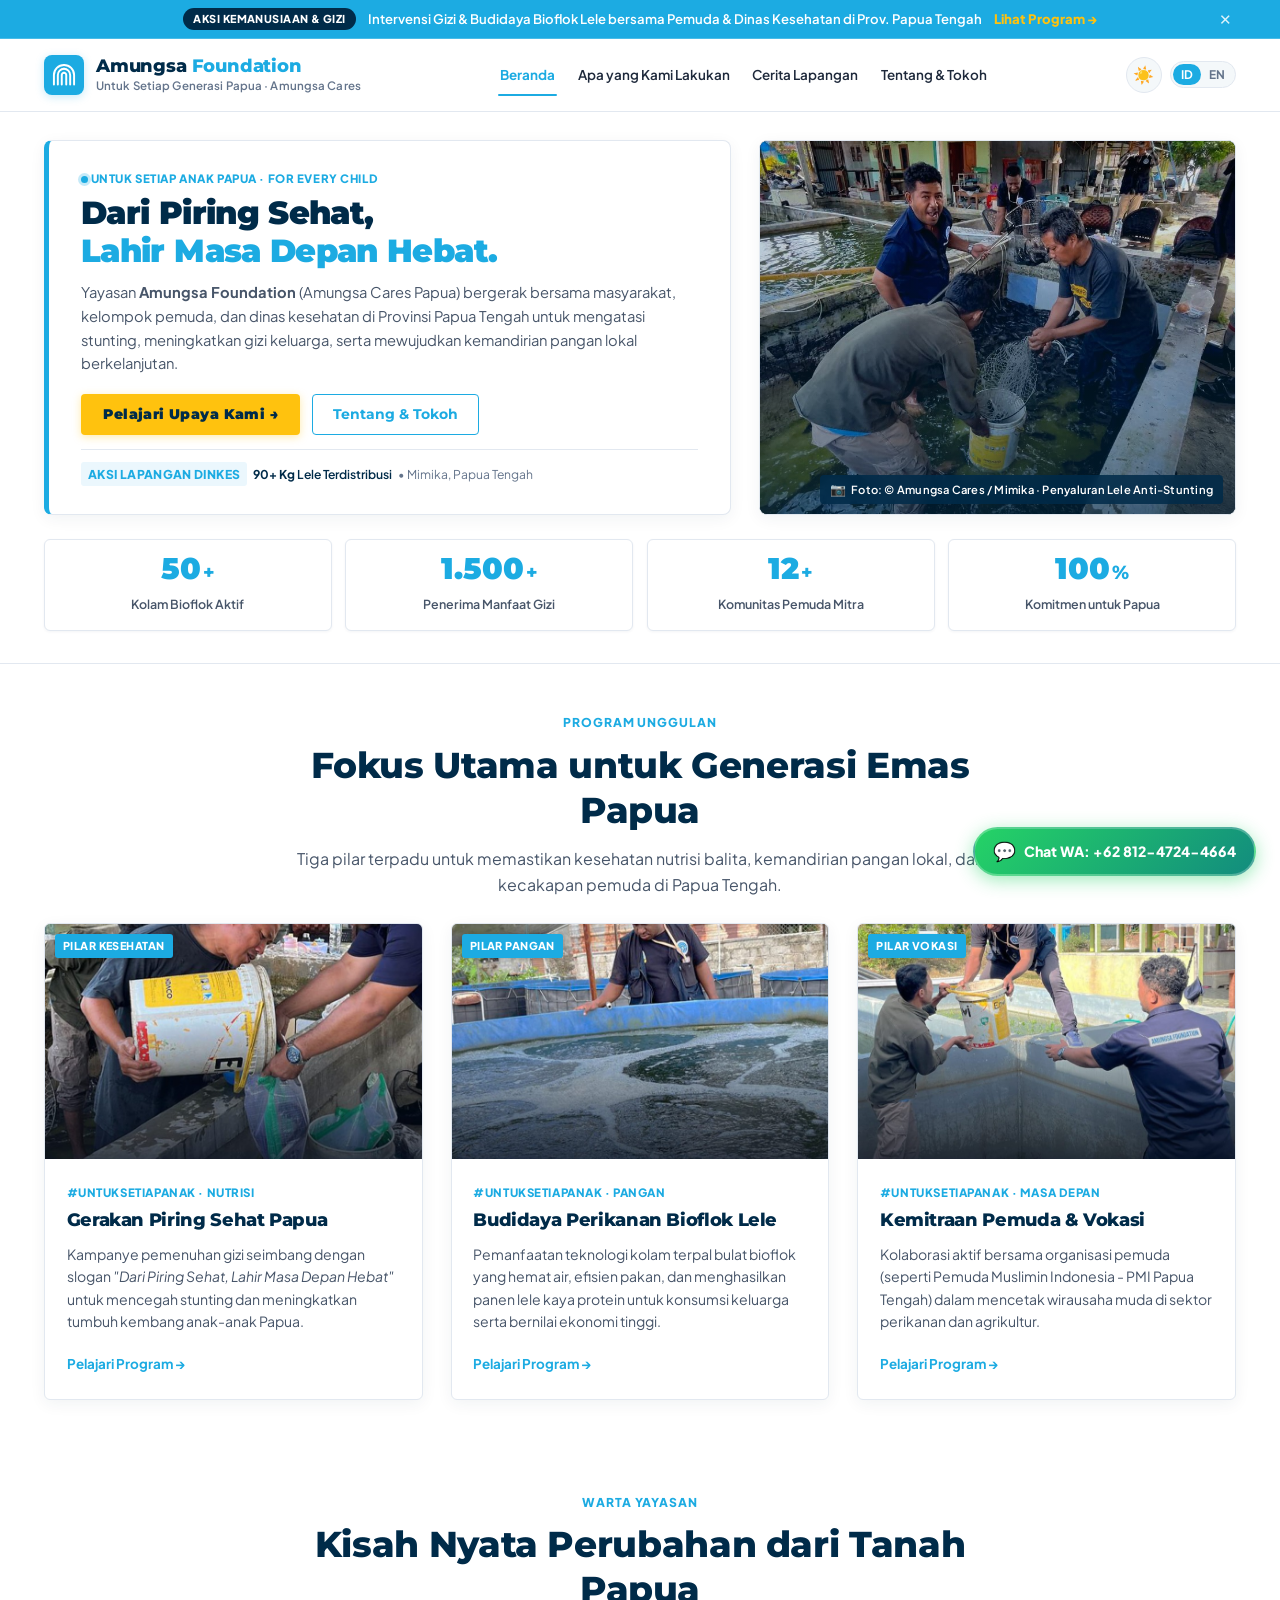
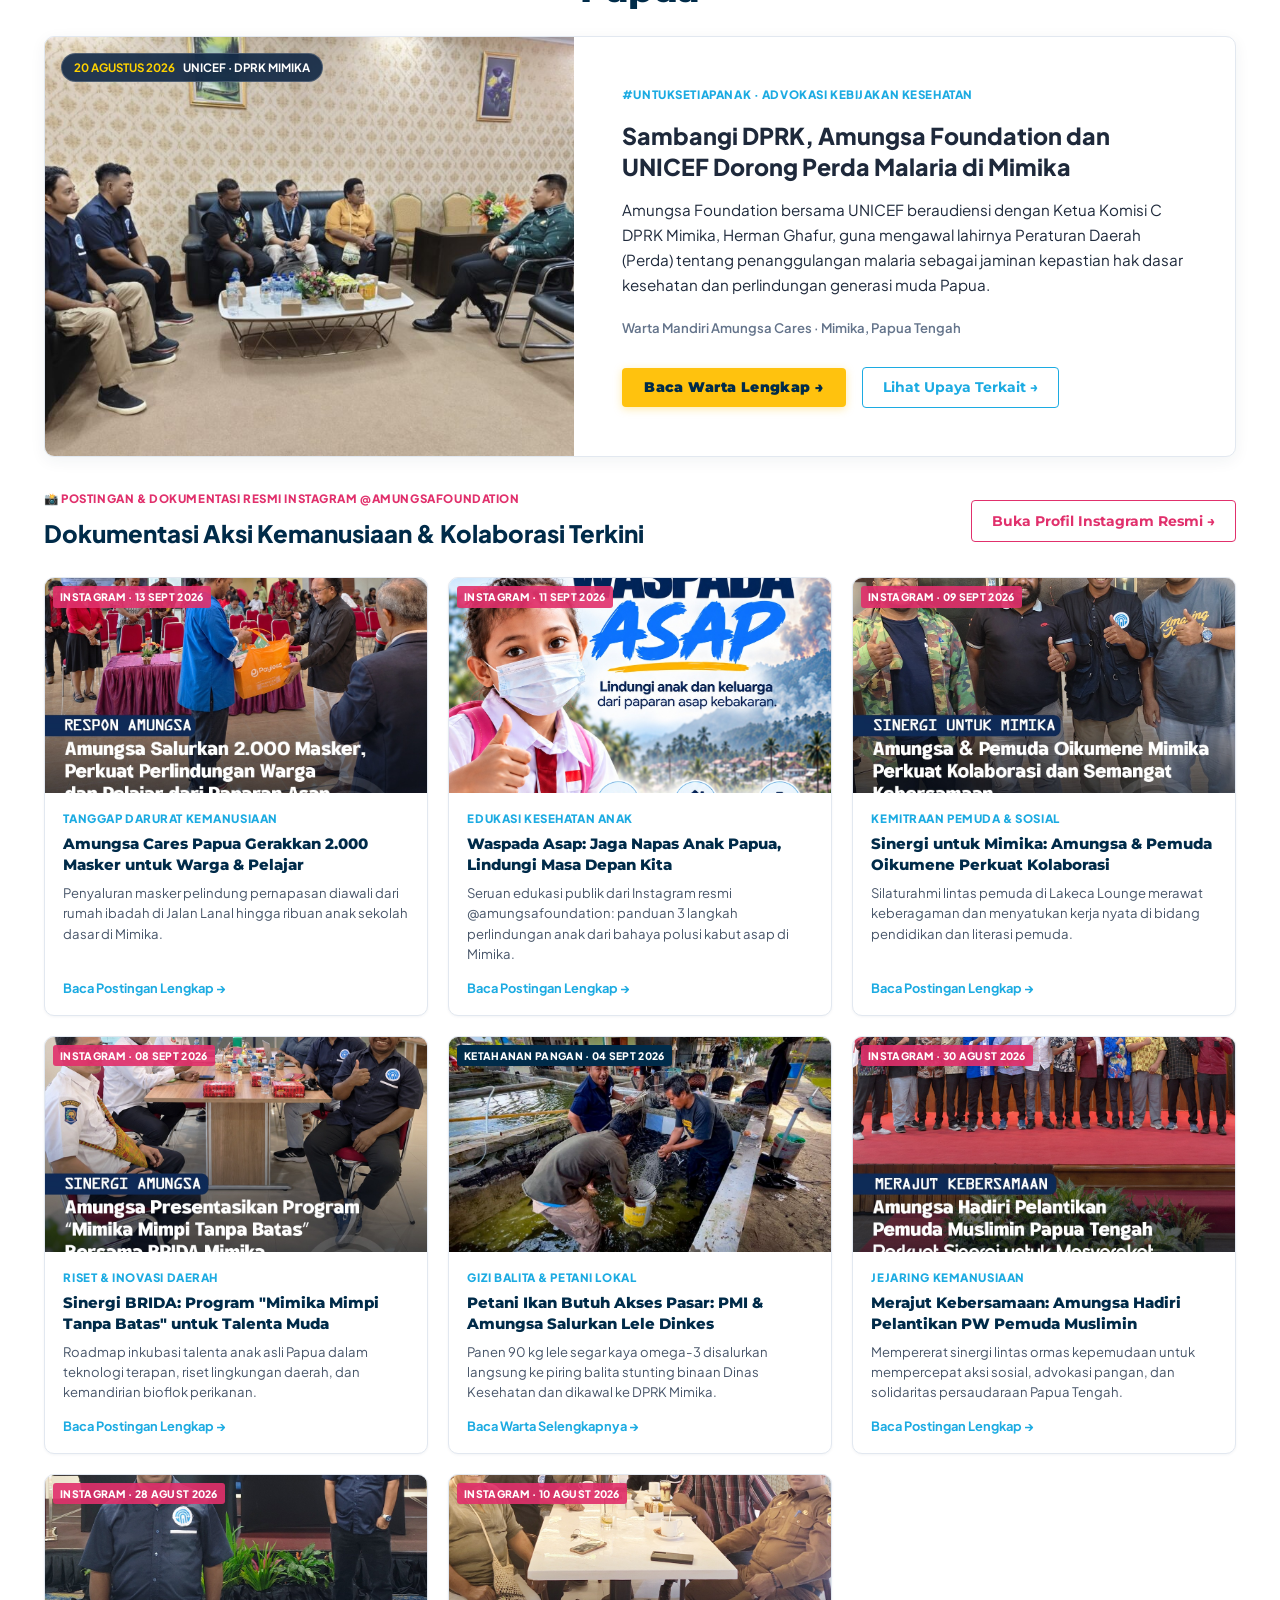
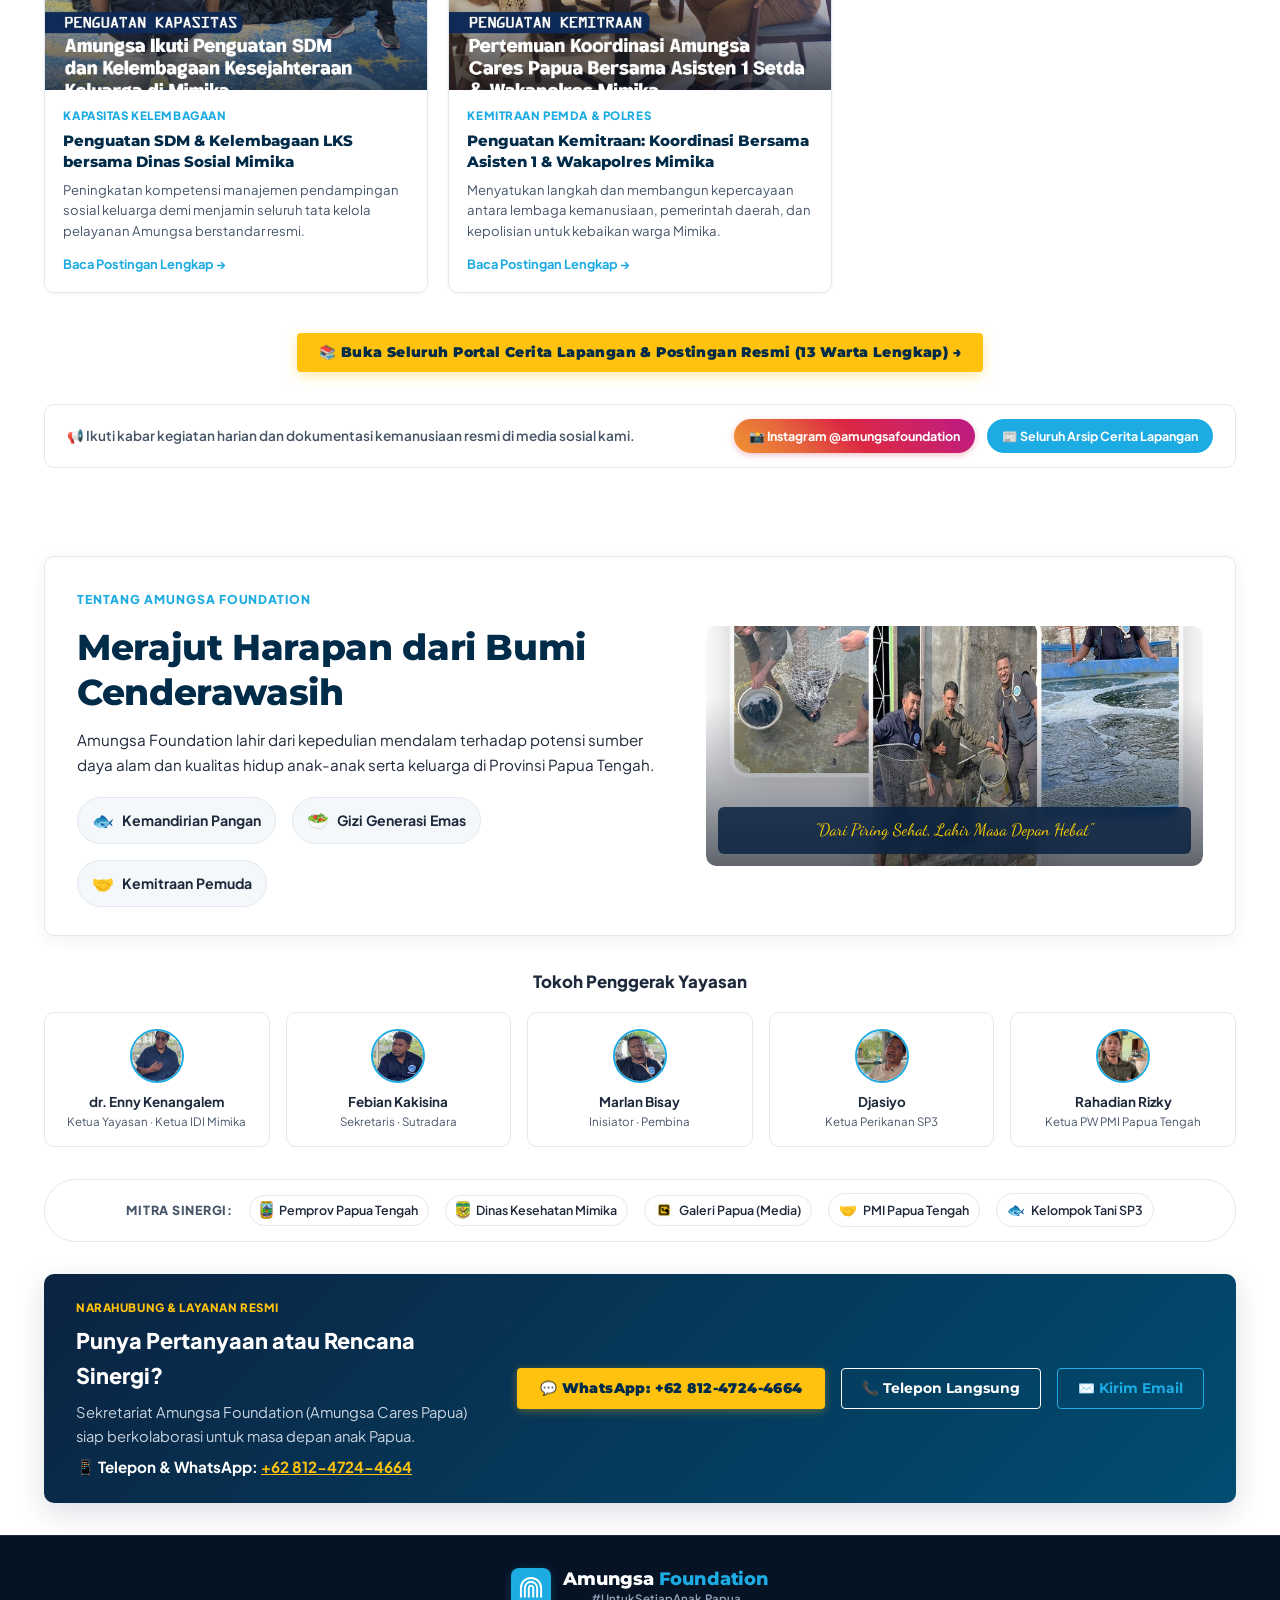
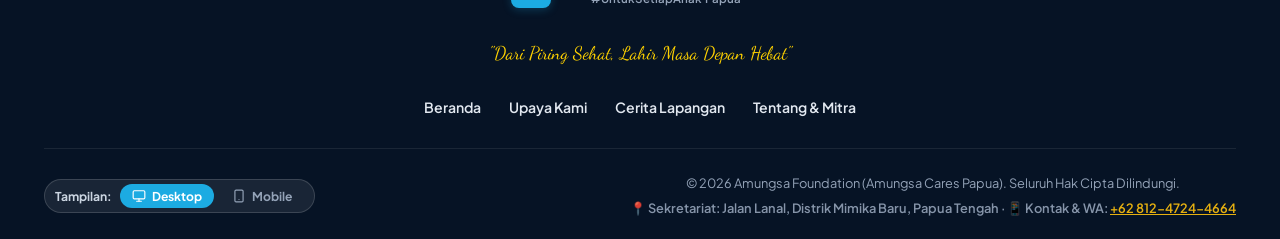
==== index.html @ b40b6c4d "feat: configure official contact and WhatsApp +62 812-4724-4664 with floating chat button and direct" ====
<!DOCTYPE html>
<html lang="id" data-theme="light">
<head>
  <meta charset="UTF-8">
  <meta name="viewport" content="width=device-width, initial-scale=1.0">
  <title>Amungsa Foundation — #UntukSetiapAnak Papua: Dari Piring Sehat, Lahir Masa Depan Hebat</title>
  <meta name="description" content="Yayasan Amungsa Foundation (Amungsa Cares Papua) bergerak dalam aksi kemanusiaan pemenuhan gizi anak balita, pencegahan stunting, ketahanan pangan bioflok, dan kemitraan masyarakat di Papua Tengah.">

  <!-- Favicon Suite -->
  <link rel="icon" type="image/svg+xml" href="favicon.svg">
  <link rel="icon" type="image/png" sizes="32x32" href="favicon-32x32.png">
  <link rel="icon" type="image/png" sizes="16x16" href="favicon-16x16.png">
  <link rel="apple-touch-icon" sizes="180x180" href="apple-touch-icon.png">
  <link rel="manifest" href="site.webmanifest">
  <link rel="shortcut icon" href="favicon.ico">
  <meta name="theme-color" content="#1CABE2">

  <!-- Google Fonts: Montserrat & Plus Jakarta Sans -->
  <link rel="preconnect" href="https://fonts.googleapis.com">
  <link rel="preconnect" href="https://fonts.gstatic.com" crossorigin>
  <link href="https://fonts.googleapis.com/css2?family=Dancing+Script:wght@700&family=Montserrat:wght@600;700;800;900&family=Plus+Jakarta+Sans:wght@400;500;600;700;800&display=swap" rel="stylesheet">
  <link rel="stylesheet" href="style.css?v=4.0">
</head>
<body>

  <!-- Top Announcement Utility Bar -->
  <aside class="announcement-bar" id="topAnnouncement">
    <div class="container announcement-content">
      <span class="announcement-tag" data-i18n="announcement_tag">AKSI KEMANUSIAAN #UNTUKSETIAPANAK</span>
      <p class="announcement-text" data-i18n="announcement_text">
        Intervensi Gizi &amp; Budidaya Bioflok Lele bersama Pemuda &amp; Dinas Kesehatan di Prov. Papua Tengah
      </p>
      <a href="#upaya" class="announcement-link" data-i18n="announcement_link">Lihat Upaya Kami →</a>
      <button class="announcement-close" id="closeAnnouncement" title="Tutup Pemberitahuan" aria-label="Tutup">✕</button>
    </div>
  </aside>

  <!-- Navigation Bar (UNICEF Standard Streamlined Header) -->
  <header class="navbar" id="navbar">
    <div class="container nav-container">
      <a href="#beranda" class="brand-logo" aria-label="Beranda Amungsa Foundation">
        <div class="logo-symbol">
          <svg viewBox="0 0 100 100" class="logo-svg" fill="none" stroke="currentColor" stroke-width="7" stroke-linecap="round">
            <path d="M50 14 C 30 14 14 30 14 50 L 14 84" />
            <path d="M86 84 L 86 50 C 86 30 70 14 50 14" />
            <path d="M50 28 C 38 28 28 38 28 50 L 28 84" />
            <path d="M72 84 L 72 50 C 72 38 62 28 50 28" />
            <path d="M50 42 C 46 42 42 46 42 50 L 42 84" />
            <path d="M58 84 L 58 50 C 58 46 54 42 50 42" />
          </svg>
        </div>
        <div class="brand-text">
          <span class="brand-name">Amungsa <span>Foundation</span></span>
          <span class="brand-sub" data-i18n="nav_brand_sub">#UntukSetiapAnak Papua &middot; Amungsa Cares</span>
        </div>
      </a>

      <!-- 4 Clean Links Navigation -->
      <nav class="nav-menu" id="navMenu">
        <a href="#beranda" class="nav-link active" data-i18n="nav_home">Beranda</a>
        <a href="#upaya" class="nav-link" data-i18n="nav_program">Upaya Kami</a>
        <a href="#cerita" class="nav-link" data-i18n="nav_news">Cerita Lapangan</a>
        <a href="#tentang" class="nav-link" data-i18n="nav_about">Tentang &amp; Mitra</a>
      </nav>

      <!-- Right Actions: Theme Switcher & Language Switcher -->
      <div class="nav-actions">

        <!-- Theme Switcher (Dark / Light) -->
        <button class="theme-toggle-btn" id="themeToggleBtn" aria-label="Ganti Mode Tema" title="Ganti Mode Gelap / Terang">
          <span class="theme-icon theme-icon-dark" aria-hidden="true">🌙</span>
          <span class="theme-icon theme-icon-light" aria-hidden="true">☀️</span>
        </button>

        <!-- Language Switcher (ID / EN) -->
        <div class="lang-switch" id="langSwitch">
          <button class="lang-btn active" data-lang="id" title="Bahasa Indonesia">ID</button>
          <button class="lang-btn" data-lang="en" title="English">EN</button>
        </div>

        <button class="mobile-toggle" id="mobileToggle" aria-label="Buka Menu">
          <span></span><span></span><span></span>
        </button>
      </div>
    </div>
  </header>

  <main>
    <!-- BLOK 1: HERO SECTION (UNICEF PHOTOJOURNALISM BANNER + 4 IMPACT STATS) -->
    <section class="unicef-hero-section" id="beranda">
      <div class="container unicef-hero-container">
        <div class="unicef-hero-stage">
          <!-- Signature UNICEF Editorial Card -->
          <div class="unicef-editorial-card">
            <div class="unicef-card-kicker">
              <span class="kicker-pulse"></span>
              <span data-i18n="hero_badge">#UNTUKSETIAPANAK &middot; KESEHATAN &amp; GIZI PAPUA</span>
            </div>

            <h1 class="unicef-card-title">
              <span data-i18n="hero_title_1">Dari Piring Sehat,</span><br>
              <span class="unicef-cyan-text" data-i18n="hero_title_2">Lahir Masa Depan Hebat.</span>
            </h1>

            <p class="unicef-card-desc" data-i18n="hero_desc">
              Yayasan <strong>Amungsa Foundation</strong> (Amungsa Cares Papua) bergerak bersama kelompok pemuda dan Dinas Kesehatan untuk membebaskan balita dari stunting melalui nutrisi protein hewani lele segar dan kemandirian pangan lokal berkelanjutan.
            </p>

            <div class="unicef-card-actions">
              <a href="#upaya" class="btn btn-unicef-yellow btn-lg" data-i18n="hero_btn_program">
                Pelajari Upaya Kami &rarr;
              </a>
              <a href="#tentang" class="btn btn-unicef-outline btn-lg" data-i18n="nav_about">
                Tentang &amp; Mitra &rarr;
              </a>
            </div>

            <div class="unicef-card-meta">
              <span class="meta-pill-cyan">Aksi Lapangan Dinkes</span>
              <span class="meta-pill-white"><strong>90+ Kg</strong> Lele Terdistribusi</span>
              <span class="meta-pill-muted">&bull; Mimika, Papua Tengah</span>
            </div>
          </div>

          <!-- Photojournalism Field Photo -->
          <div class="unicef-hero-media">
            <img src="images/panen-lele-stunting-dinkes.jpg" alt="Penyaluran 90 kg Ikan Lele Program Anti-Stunting Dinas Kesehatan Mimika" class="unicef-hero-img">
            <div class="unicef-hero-overlay-shade"></div>
            <div class="unicef-photo-credit-badge">
              <span class="credit-camera-icon">📷</span>
              <span>Foto: &copy; Amungsa Cares / Mimika &middot; Penyaluran Lele Anti-Stunting</span>
            </div>
          </div>
        </div>

        <!-- Evidence-Based Impact Counters -->
        <div class="unicef-impact-strip hero-stats">
          <div class="impact-strip-card">
            <div class="strip-num-wrap">
              <span class="stat-number" data-target="50">50</span><span class="stat-suffix">+</span>
            </div>
            <span class="strip-label" data-i18n="stat_pools">Kolam Bioflok Aktif</span>
          </div>
          <div class="impact-strip-card">
            <div class="strip-num-wrap">
              <span class="stat-number" data-target="1500">1.500</span><span class="stat-suffix">+</span>
            </div>
            <span class="strip-label" data-i18n="stat_beneficiaries">Balita &amp; Warga Penerima Gizi</span>
          </div>
          <div class="impact-strip-card">
            <div class="strip-num-wrap">
              <span class="stat-number" data-target="12">12</span><span class="stat-suffix">+</span>
            </div>
            <span class="strip-label" data-i18n="stat_youth">Kelompok Pemuda Mitra</span>
          </div>
          <div class="impact-strip-card">
            <div class="strip-num-wrap">
              <span class="stat-number" data-target="100">100</span><span class="stat-suffix">%</span>
            </div>
            <span class="strip-label" data-i18n="stat_commitment">Komitmen untuk Papua</span>
          </div>
        </div>
      </div>
    </section>

    <!-- BLOK 2: UPAYA KAMI (3 PILAR FOKUS RINGKAS) -->
    <section class="section section-program" id="upaya">
      <div class="container">
        <div class="section-header text-center">
          <span class="section-tag" data-i18n="program_tag">Upaya Kami</span>
          <h2 class="section-title">Fokus Utama untuk Generasi Emas Papua</h2>
          <p class="section-subtitle">
            Tiga pilar terpadu untuk memastikan kesehatan nutrisi balita, kemandirian pangan lokal, dan kecakapan pemuda di Papua Tengah.
          </p>
        </div>

        <div class="unicef-program-grid unicef-program-grid-3">
          <!-- Pillar 1: Health & Nutrition -->
          <article class="unicef-program-card">
            <div class="unicef-card-media">
              <img src="images/amungsa-panen-lele.jpg" alt="Gerakan Piring Sehat Papua" class="unicef-card-img">
              <span class="unicef-media-tag" data-i18n="prog_2_pill">Gizi &amp; Kesehatan</span>
            </div>
            <div class="unicef-card-body">
              <span class="unicef-card-kicker">#UntukSetiapAnak &middot; Nutrisi</span>
              <h3 class="unicef-card-title" data-i18n="prog_2_title">Gerakan Piring Sehat Papua</h3>
              <p class="unicef-card-snippet" data-i18n="prog_2_desc">
                Kampanye gizi seimbang balita dengan slogan <em>"Dari Piring Sehat, Lahir Masa Depan Hebat"</em> guna mencegah dan menekan angka stunting anak melalui asupan protein ikan segar.
              </p>
              <a href="#tentang" class="unicef-card-link">Pelajari Program &rarr;</a>
            </div>
          </article>

          <!-- Pillar 2: Sustainable Food Security -->
          <article class="unicef-program-card">
            <div class="unicef-card-media">
              <img src="images/amungsa-kolam-bioflok.jpg" alt="Bioflok Lele Amungsa Foundation" class="unicef-card-img">
              <span class="unicef-media-tag" data-i18n="prog_1_pill">Ketahanan Pangan</span>
            </div>
            <div class="unicef-card-body">
              <span class="unicef-card-kicker">#UntukSetiapAnak &middot; Pangan</span>
              <h3 class="unicef-card-title" data-i18n="prog_1_title">Budidaya Perikanan Bioflok Lele</h3>
              <p class="unicef-card-snippet" data-i18n="prog_1_desc">
                Pemanfaatan teknologi kolam bulat bioflok yang hemat air dan efisien pakan untuk memproduksi protein hewani bergizi tinggi dan bernilai ekonomi bagi keluarga.
              </p>
              <a href="#tentang" class="unicef-card-link">Pelajari Program &rarr;</a>
            </div>
          </article>

          <!-- Pillar 3: Youth Skills & Empowerment -->
          <article class="unicef-program-card">
            <div class="unicef-card-media">
              <img src="images/amungsa-tim-lapangan.jpg" alt="Kemitraan Pemuda Papua Tengah" class="unicef-card-img">
              <span class="unicef-media-tag" data-i18n="prog_3_pill">Vokasi &amp; Pemuda</span>
            </div>
            <div class="unicef-card-body">
              <span class="unicef-card-kicker">#UntukSetiapAnak &middot; Masa Depan</span>
              <h3 class="unicef-card-title" data-i18n="prog_3_title">Kemitraan Pemuda &amp; Vokasi</h3>
              <p class="unicef-card-snippet" data-i18n="prog_3_desc">
                Kolaborasi aktif bersama Pemuda Muslimin Indonesia (PMI) Papua Tengah dalam mencetak wirausaha muda mandiri di sektor perikanan air tawar dan agrikultur.
              </p>
              <a href="#tentang" class="unicef-card-link">Pelajari Program &rarr;</a>
            </div>
          </article>
        </div>
      </div>
    </section>

    <!-- BLOK 3: CERITA LAPANGAN (1 FEATURED SPOTLIGHT STORY EDITORIAL) -->
    <section class="section section-featured-story" id="cerita">
      <div class="container">
        <div class="section-header text-center">
          <span class="section-tag" data-i18n="news_tag">Cerita dari Lapangan</span>
          <h2 class="section-title">Kisah Nyata Perubahan dari Tanah Papua</h2>
        </div>

        <!-- 1. Headline Feature Story: Amungsa Foundation & UNICEF Audiensi Perda Malaria -->
        <div class="unicef-spotlight-card">
          <div class="spotlight-media">
            <img src="images/amungsa-unicef-dprk-malaria.jpg" alt="Audiensi Amungsa Foundation bersama UNICEF ke Ketua Komisi C DPRK Mimika" class="spotlight-img">
            <div class="spotlight-badge-date">
              <span class="spotlight-date">20 AGUSTUS 2026</span>
              <span class="spotlight-cat">UNICEF &middot; DPRK MIMIKA</span>
            </div>
          </div>
          <div class="spotlight-content">
            <span class="unicef-card-kicker">#UntukSetiapAnak &middot; Advokasi Kebijakan Kesehatan</span>
            <h3 class="spotlight-title">
              Sambangi DPRK, Amungsa Foundation dan UNICEF Dorong Perda Malaria di Mimika
            </h3>
            <p class="spotlight-snippet">
              Amungsa Foundation bersama UNICEF beraudiensi dengan Ketua Komisi C DPRK Mimika, Herman Ghafur, guna mengawal lahirnya Peraturan Daerah (Perda) tentang penanggulangan malaria sebagai jaminan kepastian hak dasar kesehatan dan perlindungan generasi muda Papua.
            </p>
            <div class="spotlight-meta">
              <span class="story-byline">Warta Mandiri Amungsa Cares &middot; Mimika, Papua Tengah</span>
            </div>
            <div class="spotlight-actions">
              <a href="berita.html?id=dorong-perda-malaria-unicef-dprk" class="btn btn-unicef-yellow">
                Baca Warta Lengkap &rarr;
              </a>
              <a href="#upaya" class="btn btn-unicef-outline">
                Lihat Upaya Terkait &rarr;
              </a>
            </div>
          </div>
        </div>

        <!-- 2. Sub-Grid: Berita & Dokumentasi Lapangan (Liputan Mandiri & Postingan Instagram Asli) -->
        <div style="margin-top: 2rem; margin-bottom: 1.25rem; display: flex; justify-content: space-between; align-items: center; flex-wrap: wrap; gap: 0.75rem;">
          <div>
            <span class="unicef-card-kicker" style="color: #e1306c;">📸 POSTINGAN &amp; DOKUMENTASI RESMI INSTAGRAM @AMUNGSAFOUNDATION</span>
            <h3 style="font-size: 1.5rem; font-weight: 800; color: var(--color-unicef-navy); margin-top: 4px;">
              Dokumentasi Aksi Kemanusiaan &amp; Kolaborasi Terkini
            </h3>
          </div>
          <a href="https://www.instagram.com/amungsafoundation/" target="_blank" rel="noopener" class="btn btn-unicef-outline" style="border-color: #e1306c; color: #e1306c;">
            Buka Profil Instagram Resmi &rarr;
          </a>
        </div>

        <div class="news-sub-grid">
          <!-- IG Post 1: Aksi 2.000 Masker -->
          <article class="news-card-compact">
            <div class="news-card-thumb">
              <img src="images/instagram/ig_masker_13sept.jpg" alt="Aksi Penyaluran Masker Amungsa Cares Papua">
              <span class="news-card-tag" style="background: rgba(225, 48, 108, 0.9);">Instagram &middot; 13 Sept 2026</span>
            </div>
            <div class="news-card-body">
              <span class="unicef-card-kicker">Tanggap Darurat Kemanusiaan</span>
              <h4 class="news-card-title">Amungsa Cares Papua Gerakkan 2.000 Masker untuk Warga &amp; Pelajar</h4>
              <p class="news-card-desc">
                Penyaluran masker pelindung pernapasan diawali dari rumah ibadah di Jalan Lanal hingga ribuan anak sekolah dasar di Mimika.
              </p>
              <a href="berita.html?id=gerakan-2000-masker-mimika" class="news-card-link">
                Baca Postingan Lengkap &rarr;
              </a>
            </div>
          </article>

          <!-- IG Post 2: Poster Edukasi Waspada Asap -->
          <article class="news-card-compact">
            <div class="news-card-thumb">
              <img src="images/instagram/ig_waspada_asap_11sept.jpg" alt="Poster Edukasi Waspada Asap Lindungi Napas Anak Papua">
              <span class="news-card-tag" style="background: rgba(225, 48, 108, 0.9);">Instagram &middot; 11 Sept 2026</span>
            </div>
            <div class="news-card-body">
              <span class="unicef-card-kicker">Edukasi Kesehatan Anak</span>
              <h4 class="news-card-title">Waspada Asap: Jaga Napas Anak Papua, Lindungi Masa Depan Kita</h4>
              <p class="news-card-desc">
                Seruan edukasi publik dari Instagram resmi @amungsafoundation: panduan 3 langkah perlindungan anak dari bahaya polusi kabut asap di Mimika.
              </p>
              <a href="berita.html?id=waspada-asap-lindungi-napas-anak-papua" class="news-card-link">
                Baca Postingan Lengkap &rarr;
              </a>
            </div>
          </article>

          <!-- IG Post 3: Sinergi Pemuda Oikumene -->
          <article class="news-card-compact">
            <div class="news-card-thumb">
              <img src="images/instagram/ig_oikumene_09sept.jpg" alt="Sinergi Amungsa & Pemuda Oikumene Mimika di Lakeca Lounge">
              <span class="news-card-tag" style="background: rgba(225, 48, 108, 0.9);">Instagram &middot; 09 Sept 2026</span>
            </div>
            <div class="news-card-body">
              <span class="unicef-card-kicker">Kemitraan Pemuda &amp; Sosial</span>
              <h4 class="news-card-title">Sinergi untuk Mimika: Amungsa &amp; Pemuda Oikumene Perkuat Kolaborasi</h4>
              <p class="news-card-desc">
                Silaturahmi lintas pemuda di Lakeca Lounge merawat keberagaman dan menyatukan kerja nyata di bidang pendidikan dan literasi pemuda.
              </p>
              <a href="berita.html?id=sinergi-pemuda-oikumene-mimika" class="news-card-link">
                Baca Postingan Lengkap &rarr;
              </a>
            </div>
          </article>

          <!-- IG Post 4: Sinergi BRIDA Mimika -->
          <article class="news-card-compact">
            <div class="news-card-thumb">
              <img src="images/instagram/ig_brida_08sept.jpg" alt="Presentasi Program Mimika Mimpi Tanpa Batas bersama BRIDA Mimika">
              <span class="news-card-tag" style="background: rgba(225, 48, 108, 0.9);">Instagram &middot; 08 Sept 2026</span>
            </div>
            <div class="news-card-body">
              <span class="unicef-card-kicker">Riset &amp; Inovasi Daerah</span>
              <h4 class="news-card-title">Sinergi BRIDA: Program "Mimika Mimpi Tanpa Batas" untuk Talenta Muda</h4>
              <p class="news-card-desc">
                Roadmap inkubasi talenta anak asli Papua dalam teknologi terapan, riset lingkungan daerah, dan kemandirian bioflok perikanan.
              </p>
              <a href="berita.html?id=sinergi-brida-mimika-mimpi-tanpa-batas" class="news-card-link">
                Baca Postingan Lengkap &rarr;
              </a>
            </div>
          </article>

          <!-- Liputan Mandiri 5: Petani Lele SP3 & Dinkes -->
          <article class="news-card-compact">
            <div class="news-card-thumb">
              <img src="images/panen-lele-stunting-dinkes.jpg" alt="Petani Ikan Mimika Butuh Pasar, PMI dan Amungsa Siap Dorong ke DPRK">
              <span class="news-card-tag">Ketahanan Pangan &middot; 04 Sept 2026</span>
            </div>
            <div class="news-card-body">
              <span class="unicef-card-kicker">Gizi Balita &amp; Petani Lokal</span>
              <h4 class="news-card-title">Petani Ikan Butuh Akses Pasar: PMI &amp; Amungsa Salurkan Lele Dinkes</h4>
              <p class="news-card-desc">
                Panen 90 kg lele segar kaya omega-3 disalurkan langsung ke piring balita stunting binaan Dinas Kesehatan dan dikawal ke DPRK Mimika.
              </p>
              <a href="berita.html?id=petani-ikan-sp3-dinkes-pmi-amungsa" class="news-card-link">
                Baca Warta Selengkapnya &rarr;
              </a>
            </div>
          </article>

          <!-- IG Post 6: Pelantikan Pemuda Muslimin -->
          <article class="news-card-compact">
            <div class="news-card-thumb">
              <img src="images/instagram/ig_pemuda_muslimin_30agust.jpg" alt="Amungsa Hadiri Pelantikan PW Pemuda Muslimin Papua Tengah">
              <span class="news-card-tag" style="background: rgba(225, 48, 108, 0.9);">Instagram &middot; 30 Agust 2026</span>
            </div>
            <div class="news-card-body">
              <span class="unicef-card-kicker">Jejaring Kemanusiaan</span>
              <h4 class="news-card-title">Merajut Kebersamaan: Amungsa Hadiri Pelantikan PW Pemuda Muslimin</h4>
              <p class="news-card-desc">
                Mempererat sinergi lintas ormas kepemudaan untuk mempercepat aksi sosial, advokasi pangan, dan solidaritas persaudaraan Papua Tengah.
              </p>
              <a href="berita.html?id=pelantikan-pemuda-muslimin-papua-tengah" class="news-card-link">
                Baca Postingan Lengkap &rarr;
              </a>
            </div>
          </article>

          <!-- IG Post 7: Pelatihan SDM LK3 Dinas Sosial -->
          <article class="news-card-compact">
            <div class="news-card-thumb">
              <img src="images/instagram/ig_pelatihan_sdm_28agust.jpg" alt="Penguatan SDM dan Kelembagaan Lembaga Kesejahteraan Sosial Mimika">
              <span class="news-card-tag" style="background: rgba(225, 48, 108, 0.9);">Instagram &middot; 28 Agust 2026</span>
            </div>
            <div class="news-card-body">
              <span class="unicef-card-kicker">Kapasitas Kelembagaan</span>
              <h4 class="news-card-title">Penguatan SDM &amp; Kelembagaan LKS bersama Dinas Sosial Mimika</h4>
              <p class="news-card-desc">
                Peningkatan kompetensi manajemen pendampingan sosial keluarga demi menjamin seluruh tata kelola pelayanan Amungsa berstandar resmi.
              </p>
              <a href="berita.html?id=penguatan-sdm-lks-dinas-sosial-mimika" class="news-card-link">
                Baca Postingan Lengkap &rarr;
              </a>
            </div>
          </article>

          <!-- IG Post 8: Koordinasi Asisten 1 Setda & Wakapolres -->
          <article class="news-card-compact">
            <div class="news-card-thumb">
              <img src="images/instagram/ig_asisten1_wakapolres_10agust.jpg" alt="Koordinasi Amungsa Cares bersama Asisten 1 Setda dan Wakapolres Mimika">
              <span class="news-card-tag" style="background: rgba(225, 48, 108, 0.9);">Instagram &middot; 10 Agust 2026</span>
            </div>
            <div class="news-card-body">
              <span class="unicef-card-kicker">Kemitraan Pemda &amp; Polres</span>
              <h4 class="news-card-title">Penguatan Kemitraan: Koordinasi Bersama Asisten 1 &amp; Wakapolres Mimika</h4>
              <p class="news-card-desc">
                Menyatukan langkah dan membangun kepercayaan antara lembaga kemanusiaan, pemerintah daerah, dan kepolisian untuk kebaikan warga Mimika.
              </p>
              <a href="berita.html?id=kemitraan-asisten1-wakapolres-mimika" class="news-card-link">
                Baca Postingan Lengkap &rarr;
              </a>
            </div>
          </article>
        </div>

        <!-- Tombol Portal Arsip Lengkap -->
        <div style="text-align: center; margin-top: 2.5rem; margin-bottom: 2rem;">
          <a href="berita.html" class="btn btn-unicef-yellow btn-lg" style="box-shadow: 0 4px 14px rgba(255, 194, 14, 0.35);">
            📚 Buka Seluruh Portal Cerita Lapangan &amp; Postingan Resmi (13 Warta Lengkap) &rarr;
          </a>
        </div>

        <!-- 3. Official Social Media & News Channel Bar -->
        <div class="news-social-bar">
          <div class="news-social-text">
            <span>📢 Ikuti kabar kegiatan harian dan dokumentasi kemanusiaan resmi di media sosial kami.</span>
          </div>
          <div class="news-social-links">
            <a href="https://www.instagram.com/amungsafoundation/" target="_blank" rel="noopener" class="btn-social-ig">
              📸 Instagram @amungsafoundation
            </a>
            <a href="berita.html" class="btn-social-gp">
              📰 Seluruh Arsip Cerita Lapangan
            </a>
          </div>
        </div>
      </div>
    </section>



    <!-- BLOK 5: TENTANG KAMI, TOKOH & MITRA (RINGKAS & BERBOBOT) -->
    <section class="section section-about-clean" id="tentang">
      <div class="container">
        <!-- Profil Singkat Yayasan -->
        <div class="about-clean-box">
          <div class="about-clean-text">
            <span class="section-tag" data-i18n="about_tag">Tentang Amungsa Foundation</span>
            <h2 class="section-title" data-i18n="about_title">Merajut Harapan dari Bumi Cenderawasih</h2>
            <p class="section-body" data-i18n="about_body_1">
              Yayasan <strong>Amungsa Foundation</strong> (Amungsa Cares Papua) bergerak dalam aksi kemanusiaan pemenuhan gizi anak balita, pencegahan stunting, ketahanan pangan bioflok, dan kemitraan masyarakat di Papua Tengah.
            </p>
            <div class="core-values-compact">
              <div class="val-pill">
                <span class="val-icon">🐟</span>
                <strong data-i18n="val_1_title">Kemandirian Pangan</strong>
              </div>
              <div class="val-pill">
                <span class="val-icon">🥗</span>
                <strong data-i18n="val_2_title">Gizi Balita Stunting</strong>
              </div>
              <div class="val-pill">
                <span class="val-icon">🤝</span>
                <strong data-i18n="val_3_title">Kemitraan Pemuda</strong>
              </div>
            </div>
          </div>
          <div class="about-clean-media">
            <img src="images/amungsa-cover-collage.jpg" alt="Dokumentasi Relawan Amungsa Foundation" class="about-clean-img">
            <div class="about-clean-quote font-script">"Dari Piring Sehat, Lahir Masa Depan Hebat"</div>
          </div>
        </div>

        <!-- Tokoh Penggerak Ringkas -->
        <div class="leadership-clean-strip">
          <h3 class="leadership-strip-title">Tokoh Penggerak Yayasan</h3>
          <div class="leadership-avatars-row">
            <div class="leader-avatar-item">
              <img src="images/foto-dr-enny-kenangalem.jpg" alt="dr. Enny Kenangalem" class="leader-img">
              <div class="leader-info">
                <strong>dr. Enny Kenangalem</strong>
                <span>Ketua Yayasan &middot; Ketua IDI Mimika</span>
              </div>
            </div>
            <div class="leader-avatar-item">
              <img src="images/foto-febian-kakisina.jpg" alt="Febian Kakisina" class="leader-img">
              <div class="leader-info">
                <strong>Febian Kakisina</strong>
                <span>Sekretaris &middot; Sutradara</span>
              </div>
            </div>
            <div class="leader-avatar-item">
              <img src="images/foto-marlan-bisay.jpg" alt="Marlan Bisay" class="leader-img">
              <div class="leader-info">
                <strong>Marlan Bisay</strong>
                <span>Inisiator &middot; Pembina</span>
              </div>
            </div>
            <div class="leader-avatar-item">
              <img src="images/foto-djasiyo.jpg" alt="Djasiyo" class="leader-img">
              <div class="leader-info">
                <strong>Djasiyo</strong>
                <span>Ketua Perikanan SP3</span>
              </div>
            </div>
            <div class="leader-avatar-item">
              <img src="images/foto-rahadian-putra.jpg" alt="Rahadian Rizky" class="leader-img">
              <div class="leader-info">
                <strong>Rahadian Rizky</strong>
                <span>Ketua PW PMI Papua Tengah</span>
              </div>
            </div>
          </div>
        </div>

        <!-- Barisan Mitra Terpercaya -->
        <div class="partners-clean-bar">
          <span class="partners-label">Mitra Sinergi:</span>
          <div class="partners-logos-wrap">
            <div class="partner-pill">
              <img src="images/logo-papua-tengah.png" alt="Pemprov Papua Tengah" class="partner-logo-img">
              <span>Pemprov Papua Tengah</span>
            </div>
            <div class="partner-pill">
              <img src="images/logo-kabupaten-mimika.jpg" alt="Dinas Kesehatan Mimika" class="partner-logo-img">
              <span>Dinas Kesehatan Mimika</span>
            </div>
            <div class="partner-pill">
              <img src="images/logo-galeri-papua.jpg" alt="Galeri Papua" class="partner-logo-img">
              <span>Galeri Papua (Media)</span>
            </div>
            <div class="partner-pill">
              <span class="partner-icon">🤝</span>
              <span>PMI Papua Tengah</span>
            </div>
            <div class="partner-pill">
              <span class="partner-icon">🐟</span>
              <span>Kelompok Tani SP3</span>
            </div>
          </div>
        </div>

        <!-- Quick Direct Contact Card -->
        <div class="contact-quick-banner">
          <div class="contact-quick-text">
            <span class="unicef-card-kicker" style="color: var(--color-unicef-yellow);">NARAHUBUNG &amp; LAYANAN RESMI</span>
            <h4 style="margin-top: 4px;">Punya Pertanyaan atau Rencana Sinergi?</h4>
            <p>Sekretariat Amungsa Foundation (Amungsa Cares Papua) siap berkolaborasi untuk masa depan anak Papua.</p>
            <p style="font-size: 0.95rem; font-weight: 700; color: #ffffff; margin-top: 6px;">
              📱 Telepon &amp; WhatsApp: <a href="https://wa.me/6281247244664" target="_blank" rel="noopener" style="color: var(--color-unicef-yellow); text-decoration: underline;">+62 812-4724-4664</a>
            </p>
          </div>
          <div class="contact-quick-buttons">
            <a href="https://wa.me/6281247244664?text=Halo%20Sekretariat%20Amungsa%20Foundation,%20kami%20ingin%20berdiskusi%20kemitraan." target="_blank" rel="noopener" class="btn btn-unicef-yellow" style="display: inline-flex; align-items: center; gap: 6px;">
              <span>💬 WhatsApp: +62 812-4724-4664</span>
            </a>
            <a href="tel:+6281247244664" class="btn btn-unicef-outline" style="display: inline-flex; align-items: center; gap: 6px; border-color: #ffffff; color: #ffffff;">
              <span>📞 Telepon Langsung</span>
            </a>
            <a href="mailto:info@amungsafoundation.com?subject=Kerjasama%20Amungsa%20Foundation" class="btn btn-unicef-outline">
              ✉️ Kirim Email
            </a>
          </div>
        </div>
      </div>
    </section>
  </main>

  <!-- FOOTER (UNICEF CLEAN & COMPACT FOOTER) -->
  <footer class="footer footer-compact">
    <div class="container footer-content-compact">
      <div class="footer-brand-wrap">
        <a href="#beranda" class="brand-logo footer-logo">
          <div class="logo-symbol">
            <svg viewBox="0 0 100 100" class="logo-svg" fill="none" stroke="currentColor" stroke-width="7">
              <path d="M50 14 C 30 14 14 30 14 50 L 14 84" />
              <path d="M86 84 L 86 50 C 86 30 70 14 50 14" />
              <path d="M50 28 C 38 28 28 38 28 50 L 28 84" />
              <path d="M72 84 L 72 50 C 72 38 62 28 50 28" />
              <path d="M50 42 C 46 42 42 46 42 50 L 42 84" />
              <path d="M58 84 L 58 50 C 58 46 54 42 50 42" />
            </svg>
          </div>
          <div class="brand-text">
            <span class="brand-name">Amungsa <span>Foundation</span></span>
            <span class="brand-sub">#UntukSetiapAnak Papua</span>
          </div>
        </a>
        <p class="footer-tagline font-script">"Dari Piring Sehat, Lahir Masa Depan Hebat"</p>
      </div>

      <nav class="footer-nav-links">
        <a href="#beranda">Beranda</a>
        <a href="#upaya">Upaya Kami</a>
        <a href="berita.html">Cerita Lapangan</a>
        <a href="#tentang">Tentang &amp; Mitra</a>
      </nav>

      <div class="footer-bottom-row">
        <!-- View Mode Switcher -->
        <div class="view-mode-switch-wrapper" id="viewModeSelector">
          <span class="view-mode-label" data-i18n="view_mode_label">Tampilan:</span>
          <button type="button" id="btnViewDesktop" class="view-mode-btn active" title="Gunakan Tampilan Desktop">
            <svg class="view-mode-svg" viewBox="0 0 24 24" width="14" height="14" fill="none" stroke="currentColor" stroke-width="2" stroke-linecap="round" stroke-linejoin="round">
              <rect x="2" y="3" width="20" height="14" rx="2" ry="2"/>
              <line x1="8" y1="21" x2="16" y2="21"/>
              <line x1="12" y1="17" x2="12" y2="21"/>
            </svg>
            <span>Desktop</span>
          </button>
          <button type="button" id="btnViewMobile" class="view-mode-btn" title="Gunakan Tampilan Mobile">
            <svg class="view-mode-svg" viewBox="0 0 24 24" width="14" height="14" fill="none" stroke="currentColor" stroke-width="2" stroke-linecap="round" stroke-linejoin="round">
              <rect x="5" y="2" width="14" height="20" rx="2" ry="2"/>
              <line x1="12" y1="18" x2="12.01" y2="18"/>
            </svg>
            <span>Mobile</span>
          </button>
        </div>

        <p class="footer-copy">
          &copy; 2026 Amungsa Foundation (Amungsa Cares Papua). Seluruh Hak Cipta Dilindungi.<br>
          <span style="display: inline-block; margin-top: 4px; font-weight: 600; opacity: 0.9;">
            📍 Sekretariat: Jalan Lanal, Distrik Mimika Baru, Papua Tengah &middot; 
            📱 Kontak &amp; WA: <a href="https://wa.me/6281247244664" target="_blank" rel="noopener" style="color: var(--color-unicef-yellow); text-decoration: underline;">+62 812-4724-4664</a>
          </span>
        </p>
      </div>
    </div>
  </footer>

  <!-- Floating WhatsApp Quick Connect Button -->
  <aside class="floating-wa-wrap" aria-label="Kontak Cepat WhatsApp">
    <a href="https://wa.me/6281247244664?text=Halo%20Sekretariat%20Amungsa%20Foundation,%20saya%20ingin%20berkonsultasi%20atau%20berkolaborasi." target="_blank" rel="noopener" class="floating-wa-btn" id="floatingWaBtn" title="Chat WhatsApp Sekretariat Amungsa (+62 812-4724-4664)">
      <span class="floating-wa-icon" aria-hidden="true">💬</span>
      <span class="floating-wa-label">Chat WA: +62 812-4724-4664</span>
    </a>
  </aside>

  <script src="articles-data.js?v=4.2"></script>
  <script src="main.js?v=4.2"></script>
</body>
</html>
---- style.css ----
/* ==========================================================================
   AMUNGSA FOUNDATION — OFFICIAL HUMANITARIAN WEBSITE STYLESHEET
   UNICEF-INSPIRED CLEAN HUMANITARIAN DESIGN SYSTEM
   "Untuk Setiap Generasi Papua: Dari Piring Sehat, Lahir Masa Depan Hebat"
   ========================================================================== */

:root {
  /* UNICEF Humanitarian Brand Colors */
  --color-unicef-blue: #1CABE2;        /* Official UNICEF Cyan Blue */
  --color-unicef-blue-hover: #1594C6;
  --color-unicef-blue-light: #EBF7FD;
  --color-unicef-navy: #002B49;        /* Official UNICEF Deep Navy */
  --color-unicef-navy-hover: #001E33;
  --color-unicef-yellow: #FFC20E;      /* Official UNICEF High-Conversion Yellow */
  --color-unicef-yellow-hover: #E5AC00;
  --color-unicef-slate: #1C2B39;
  --color-unicef-ice: #F4F8FA;         /* Soft neutral background */
  --color-unicef-tint: #EBF7FD;        /* Soft ice blue wash */

  /* Neutral Surface & Card System (Default Clean Light) */
  --color-bg-base: #FFFFFF;
  --color-bg-surface: #FFFFFF;
  --color-bg-alt: #F4F8FA;
  --color-bg-card: #FFFFFF;
  --color-bg-card-hover: #F8FBFE;

  /* Typography & Token Palette */
  --color-primary: #1CABE2;
  --color-primary-hover: #1594C6;
  --color-navy: #002B49;
  --color-yellow: #FFC20E;
  --color-emerald: #059669;

  --color-text-main: #1E293B;
  --color-text-muted: #475569;
  --color-text-subtle: #64748B;
  --color-border: #E2E8F0;
  --color-border-hover: #1CABE2;

  --font-main: 'Plus Jakarta Sans', -apple-system, BlinkMacSystemFont, "Segoe UI", Roboto, sans-serif;
  --font-heading: 'Montserrat', -apple-system, BlinkMacSystemFont, sans-serif;
  --font-script: 'Dancing Script', cursive;

  --radius-xs: 4px;
  --radius-sm: 6px;
  --radius-md: 10px;
  --radius-lg: 14px;
  --radius-full: 9999px;

  /* Soft Humanistic Elevation (No harsh neon or dark shadows) */
  --shadow-xs: 0 1px 3px rgba(0, 43, 73, 0.05);
  --shadow-card: 0 4px 16px rgba(0, 43, 73, 0.06);
  --shadow-card-hover: 0 10px 28px rgba(0, 43, 73, 0.12);
  --shadow-modal: 0 20px 48px rgba(0, 43, 73, 0.25);

  --transition: all 0.2s cubic-bezier(0.4, 0, 0.2, 1);
}

/* --------------------------------------------------------------------------
   Dark Mode Support (Clean Humanitarian Dark Slate)
   -------------------------------------------------------------------------- */
[data-theme="dark"] {
  --color-bg-base: #071526;
  --color-bg-surface: #0C1E34;
  --color-bg-alt: #081B30;
  --color-bg-card: #102642;
  --color-bg-card-hover: #163255;

  --color-text-main: #F8FAFC;
  --color-text-muted: #94A3B8;
  --color-text-subtle: #64748B;
  --color-border: #1E3A5F;
  --color-border-hover: #1CABE2;

  --shadow-card: 0 4px 20px rgba(0, 0, 0, 0.4);
  --shadow-card-hover: 0 10px 30px rgba(0, 0, 0, 0.6);
}

/* --------------------------------------------------------------------------
   Base & Reset
   -------------------------------------------------------------------------- */
*, *::before, *::after {
  box-sizing: border-box;
  margin: 0;
  padding: 0;
}

html {
  scroll-behavior: smooth;
  overflow-x: hidden;
  width: 100%;
  max-width: 100vw;
}

body {
  font-family: var(--font-main);
  background-color: var(--color-bg-base);
  color: var(--color-text-main);
  line-height: 1.65;
  overflow-x: hidden;
  width: 100%;
  max-width: 100vw;
  position: relative;
  -webkit-font-smoothing: antialiased;
  -moz-osx-font-smoothing: grayscale;
}

img {
  max-width: 100%;
  height: auto;
  display: block;
}

a {
  color: inherit;
  text-decoration: none;
  transition: var(--transition);
}

button {
  font-family: inherit;
  cursor: pointer;
  border: none;
  background: transparent;
}

.container {
  width: 100%;
  max-width: 1240px;
  margin: 0 auto;
  padding: 0 1.5rem;
}

.font-script {
  font-family: var(--font-script);
}

/* --------------------------------------------------------------------------
   Top Announcement Bar (UNICEF Humanitarian Style)
   -------------------------------------------------------------------------- */
.announcement-bar {
  background-color: var(--color-unicef-blue);
  color: #FFFFFF;
  padding: 8px 0;
  font-size: 0.82rem;
  border-bottom: 1px solid rgba(255, 255, 255, 0.2);
  position: relative;
  z-index: 101;
}

.announcement-content {
  display: flex;
  align-items: center;
  justify-content: center;
  gap: 12px;
  text-align: center;
  padding: 0 2rem;
  position: relative;
}

.announcement-tag {
  background-color: var(--color-unicef-navy);
  color: #FFFFFF;
  padding: 2px 10px;
  border-radius: var(--radius-full);
  font-weight: 800;
  font-size: 0.68rem;
  text-transform: uppercase;
  letter-spacing: 0.04em;
  white-space: nowrap;
}

.announcement-text {
  font-weight: 600;
  overflow: hidden;
  text-overflow: ellipsis;
  white-space: nowrap;
}

.announcement-link {
  color: var(--color-unicef-yellow);
  font-weight: 800;
  white-space: nowrap;
}

.announcement-link:hover {
  text-decoration: underline;
  color: #FFFFFF;
}

.announcement-close {
  position: absolute;
  right: 1.25rem;
  top: 50%;
  transform: translateY(-50%);
  background: transparent;
  color: #FFFFFF;
  font-size: 0.95rem;
  padding: 4px 8px;
  border-radius: var(--radius-xs);
  transition: var(--transition);
  opacity: 0.85;
}

.announcement-close:hover {
  opacity: 1;
  background: rgba(0, 0, 0, 0.15);
}

/* --------------------------------------------------------------------------
   Navigation Bar (UNICEF Clean Humanitarian Header)
   -------------------------------------------------------------------------- */
.navbar {
  position: sticky;
  top: 0;
  background-color: #FFFFFF;
  border-bottom: 1px solid var(--color-border);
  z-index: 100;
  transition: background-color 0.2s ease, box-shadow 0.2s ease;
}

[data-theme="dark"] .navbar {
  background-color: #071526;
  border-bottom-color: var(--color-border);
}

.navbar.scrolled {
  box-shadow: 0 4px 20px rgba(0, 43, 73, 0.08);
}

[data-theme="dark"] .navbar.scrolled {
  box-shadow: 0 4px 20px rgba(0, 0, 0, 0.45);
}

.nav-container {
  display: flex;
  align-items: center;
  justify-content: space-between;
  height: 72px;
  gap: 1rem;
}

.brand-logo {
  display: flex;
  align-items: center;
  gap: 12px;
  text-decoration: none;
  flex-shrink: 0;
}

.logo-symbol {
  width: 40px;
  height: 40px;
  background-color: var(--color-unicef-blue);
  color: #FFFFFF;
  border-radius: 8px;
  display: flex;
  align-items: center;
  justify-content: center;
  padding: 6px;
  flex-shrink: 0;
  box-shadow: 0 2px 8px rgba(28, 171, 226, 0.25);
}

.logo-svg {
  width: 100%;
  height: 100%;
}

.brand-text {
  display: flex;
  flex-direction: column;
}

.brand-name {
  font-family: var(--font-heading);
  font-size: 1.15rem;
  font-weight: 800;
  color: var(--color-unicef-navy);
  line-height: 1.15;
  letter-spacing: -0.01em;
}

[data-theme="dark"] .brand-name {
  color: #FFFFFF;
}

.brand-name span {
  color: var(--color-unicef-blue);
}

.brand-sub {
  font-size: 0.72rem;
  font-weight: 600;
  color: var(--color-text-subtle);
  letter-spacing: 0.01em;
}

/* Nav Menu */
.nav-menu {
  display: flex;
  align-items: center;
  gap: 1.15rem;
}

.nav-link {
  font-size: 0.84rem;
  font-weight: 600;
  color: var(--color-text-main);
  padding: 6px 2px;
  position: relative;
  white-space: nowrap;
}

.nav-link:hover {
  color: var(--color-unicef-blue);
}

.nav-link.active {
  color: var(--color-unicef-blue);
  font-weight: 700;
}

.nav-link.active::after {
  content: '';
  position: absolute;
  bottom: -4px;
  left: 0;
  right: 0;
  height: 2.5px;
  background-color: var(--color-unicef-blue);
  border-radius: var(--radius-full);
}

/* Nav Actions */
.nav-actions {
  display: flex;
  align-items: center;
  gap: 8px;
  flex-shrink: 0;
}

/* UNICEF Action Button (High-Conversion Yellow) */
.btn-unicef-cta {
  background-color: var(--color-unicef-yellow);
  color: var(--color-unicef-navy) !important;
  font-weight: 800;
  font-size: 0.84rem;
  padding: 0.5rem 1.15rem;
  border-radius: var(--radius-sm);
  display: inline-flex;
  align-items: center;
  justify-content: center;
  gap: 6px;
  white-space: nowrap;
  box-shadow: 0 2px 8px rgba(255, 194, 14, 0.3);
  transition: var(--transition);
}

.btn-unicef-cta:hover {
  background-color: var(--color-unicef-yellow-hover);
  transform: translateY(-1px);
  box-shadow: 0 4px 12px rgba(255, 194, 14, 0.4);
}

/* Theme Toggle Button */
.theme-toggle-btn {
  width: 36px;
  height: 36px;
  border-radius: var(--radius-full);
  background-color: var(--color-bg-alt);
  border: 1px solid var(--color-border);
  display: flex;
  align-items: center;
  justify-content: center;
  font-size: 0.95rem;
  transition: var(--transition);
}

.theme-toggle-btn:hover {
  background-color: var(--color-border);
}

.theme-icon-light { display: none; }
.theme-icon-dark { display: inline-block; }
.theme-toggle-btn.is-light .theme-icon-dark { display: none; }
.theme-toggle-btn.is-light .theme-icon-light { display: inline-block; }

/* Language Switcher */
.lang-switch {
  display: inline-flex;
  align-items: center;
  background-color: var(--color-bg-alt);
  border: 1px solid var(--color-border);
  border-radius: var(--radius-full);
  padding: 2px;
}

.lang-btn {
  font-size: 0.74rem;
  font-weight: 700;
  padding: 3px 8px;
  border-radius: var(--radius-full);
  color: var(--color-text-subtle);
  transition: var(--transition);
}

.lang-btn:hover {
  color: var(--color-text-main);
}

.lang-btn.active {
  background-color: var(--color-unicef-blue);
  color: #FFFFFF;
}

/* Mobile Toggle */
.mobile-toggle {
  display: none;
  flex-direction: column;
  justify-content: space-between;
  width: 34px;
  height: 28px;
  padding: 4px;
}

.mobile-toggle span {
  display: block;
  height: 2.5px;
  width: 100%;
  background-color: var(--color-text-main);
  border-radius: var(--radius-full);
  transition: var(--transition);
}

/* --------------------------------------------------------------------------
   Buttons (UNICEF Button System)
   -------------------------------------------------------------------------- */
.btn {
  display: inline-flex;
  align-items: center;
  justify-content: center;
  gap: 8px;
  font-weight: 700;
  font-size: 0.92rem;
  padding: 0.75rem 1.5rem;
  border-radius: var(--radius-sm);
  cursor: pointer;
  transition: var(--transition);
  text-decoration: none;
  line-height: 1.25;
}

.btn-lg {
  padding: 0.85rem 1.75rem;
  font-size: 0.96rem;
}

.btn-block {
  width: 100%;
}

.btn-unicef-yellow {
  background-color: var(--color-unicef-yellow);
  color: var(--color-unicef-navy);
  box-shadow: 0 3px 10px rgba(255, 194, 14, 0.35);
}

.btn-unicef-yellow:hover {
  background-color: var(--color-unicef-yellow-hover);
  transform: translateY(-2px);
  box-shadow: 0 6px 16px rgba(255, 194, 14, 0.45);
}

.btn-unicef-outline {
  background: transparent;
  border: 2px solid var(--color-unicef-blue);
  color: var(--color-unicef-blue);
}

.btn-unicef-outline:hover {
  background-color: var(--color-unicef-blue);
  color: #FFFFFF;
  transform: translateY(-2px);
}

[data-theme="dark"] .btn-unicef-outline {
  color: #38BDF8;
  border-color: #38BDF8;
}

[data-theme="dark"] .btn-unicef-outline:hover {
  background-color: #38BDF8;
  color: #071526;
}

.btn-unicef-white {
  background-color: #FFFFFF;
  color: var(--color-unicef-navy);
  box-shadow: 0 3px 10px rgba(0, 0, 0, 0.15);
}

.btn-unicef-white:hover {
  background-color: #F1F5F9;
  transform: translateY(-2px);
}

.btn-unicef-outline-white {
  background: transparent;
  border: 2px solid rgba(255, 255, 255, 0.8);
  color: #FFFFFF;
}

.btn-unicef-outline-white:hover {
  background: rgba(255, 255, 255, 0.15);
  border-color: #FFFFFF;
  transform: translateY(-2px);
}

/* --------------------------------------------------------------------------
   Hero Section (Clean, Compact UNICEF Split Hero Banner)
   -------------------------------------------------------------------------- */
.unicef-hero-section {
  position: relative;
  background-color: var(--color-bg-base);
  padding: 1.75rem 0 2rem 0;
  border-bottom: 1px solid var(--color-border);
}

.unicef-hero-container {
  max-width: 1240px;
  margin: 0 auto;
  padding: 0 1.5rem;
}

/* 2-Column Split Hero Stage */
.unicef-hero-stage {
  display: grid;
  grid-template-columns: 1.18fr 0.82fr;
  gap: 1.75rem;
  align-items: stretch;
  margin-bottom: 1.5rem;
}

.unicef-hero-media {
  position: relative;
  width: 100%;
  min-height: 350px;
  border-radius: 8px;
  overflow: hidden;
  box-shadow: var(--shadow-card);
  border: 1px solid var(--color-border);
  background-color: #002B49;
}

.unicef-hero-img {
  width: 100%;
  height: 100%;
  object-fit: cover;
  object-position: center;
  display: block;
}

.unicef-hero-overlay-shade {
  position: absolute;
  top: 0;
  left: 0;
  width: 100%;
  height: 100%;
  background: linear-gradient(180deg, rgba(0, 43, 73, 0.05) 0%, rgba(0, 43, 73, 0.6) 100%);
}

.unicef-photo-credit-badge {
  position: absolute;
  bottom: 10px;
  right: 12px;
  z-index: 5;
  background: rgba(0, 43, 73, 0.85);
  backdrop-filter: blur(4px);
  color: #FFFFFF;
  font-size: 0.7rem;
  font-weight: 600;
  padding: 4px 10px;
  border-radius: 4px;
  display: flex;
  align-items: center;
  gap: 5px;
  letter-spacing: 0.02em;
}

.credit-camera-icon {
  font-size: 0.8rem;
}

/* Compact UNICEF Editorial Card */
.unicef-editorial-card {
  position: relative;
  z-index: 2;
  background-color: var(--color-bg-card);
  border-radius: 8px;
  padding: 1.75rem 2rem;
  box-shadow: var(--shadow-card);
  border: 1px solid var(--color-border);
  border-left: 5px solid var(--color-unicef-blue);
  display: flex;
  flex-direction: column;
  justify-content: center;
}

[data-theme="dark"] .unicef-editorial-card {
  background-color: #00223A;
  border-color: rgba(255, 255, 255, 0.12);
  border-left: 5px solid var(--color-unicef-blue);
}

.unicef-card-kicker {
  display: inline-flex;
  align-items: center;
  gap: 6px;
  color: var(--color-unicef-blue);
  font-size: 0.72rem;
  font-weight: 800;
  text-transform: uppercase;
  letter-spacing: 0.06em;
  margin-bottom: 0.5rem;
}

.kicker-pulse {
  width: 7px;
  height: 7px;
  background-color: var(--color-unicef-blue);
  border-radius: 50%;
  display: inline-block;
  box-shadow: 0 0 0 3px rgba(28, 171, 226, 0.25);
}

.unicef-card-title {
  font-family: var(--font-heading);
  font-size: clamp(1.75rem, 2.5vw, 2.25rem);
  font-weight: 900;
  color: var(--color-unicef-navy);
  line-height: 1.18;
  margin-bottom: 0.75rem;
  letter-spacing: -0.02em;
}

[data-theme="dark"] .unicef-card-title {
  color: #FFFFFF;
}

.unicef-cyan-text {
  color: var(--color-unicef-blue);
}

.unicef-card-desc {
  font-size: 0.92rem;
  line-height: 1.6;
  color: var(--color-text-muted);
  margin-bottom: 1.15rem;
}

[data-theme="dark"] .unicef-card-desc {
  color: #CBD5E1;
}

.unicef-card-actions {
  display: flex;
  flex-wrap: wrap;
  gap: 0.75rem;
  margin-bottom: 0.85rem;
}

.btn-unicef-yellow {
  background-color: var(--color-unicef-yellow);
  color: var(--color-unicef-navy);
  font-family: var(--font-heading);
  font-weight: 900;
  font-size: 0.85rem;
  letter-spacing: 0.03em;
  padding: 0.7rem 1.4rem;
  border-radius: 4px;
  text-decoration: none;
  display: inline-flex;
  align-items: center;
  justify-content: center;
  gap: 6px;
  box-shadow: 0 2px 8px rgba(255, 194, 14, 0.35);
  transition: transform 0.2s ease, background-color 0.2s ease, box-shadow 0.2s ease;
  border: none;
  cursor: pointer;
}

.btn-unicef-yellow:hover {
  background-color: var(--color-unicef-yellow-hover);
  transform: translateY(-1px);
  box-shadow: 0 4px 12px rgba(255, 194, 14, 0.45);
}

.btn-unicef-outline {
  background-color: transparent;
  color: var(--color-unicef-blue);
  border: 1.5px solid var(--color-unicef-blue);
  font-family: var(--font-heading);
  font-weight: 700;
  font-size: 0.85rem;
  padding: 0.7rem 1.25rem;
  border-radius: 4px;
  text-decoration: none;
  display: inline-flex;
  align-items: center;
  justify-content: center;
  gap: 6px;
  transition: all 0.2s ease;
}

.btn-unicef-outline:hover {
  background-color: var(--color-unicef-tint);
  border-color: var(--color-unicef-blue);
  transform: translateY(-1px);
}

.unicef-card-meta {
  display: flex;
  flex-wrap: wrap;
  align-items: center;
  gap: 6px;
  padding-top: 0.75rem;
  border-top: 1px solid var(--color-border);
  font-size: 0.76rem;
}

.meta-pill-cyan {
  background-color: var(--color-unicef-tint);
  color: var(--color-unicef-blue);
  font-weight: 800;
  padding: 2px 7px;
  border-radius: 3px;
  text-transform: uppercase;
  letter-spacing: 0.03em;
}

[data-theme="dark"] .meta-pill-cyan {
  background-color: rgba(28, 171, 226, 0.2);
}

.meta-pill-white {
  color: var(--color-unicef-navy);
  font-weight: 600;
}

[data-theme="dark"] .meta-pill-white {
  color: #FFFFFF;
}

.meta-pill-muted {
  color: var(--color-text-subtle);
}

/* Compact Evidence Impact Strip */
.unicef-impact-strip {
  display: grid;
  grid-template-columns: repeat(4, 1fr);
  gap: 0.85rem;
  margin-top: 0;
}

.impact-strip-card {
  background-color: var(--color-bg-card);
  border: 1px solid var(--color-border);
  border-radius: 6px;
  padding: 0.85rem 0.75rem;
  text-align: center;
  box-shadow: var(--shadow-xs);
  transition: transform 0.2s ease, border-color 0.2s ease;
}

.impact-strip-card:hover {
  transform: translateY(-1px);
  border-color: var(--color-unicef-blue);
}

.strip-num-wrap {
  display: flex;
  align-items: baseline;
  justify-content: center;
  gap: 2px;
  margin-bottom: 2px;
}

.impact-strip-card .stat-number {
  font-family: var(--font-heading);
  font-size: 1.85rem;
  font-weight: 900;
  color: var(--color-unicef-blue);
  line-height: 1;
}

.impact-strip-card .stat-suffix {
  font-family: var(--font-heading);
  font-size: 1.2rem;
  font-weight: 800;
  color: var(--color-unicef-blue);
}

.strip-label {
  font-size: 0.78rem;
  font-weight: 600;
  color: var(--color-text-muted);
}

@media (max-width: 900px) {
  .unicef-hero-stage {
    grid-template-columns: 1fr;
    gap: 1.25rem;
  }
  .unicef-hero-media {
    min-height: 260px;
    order: -1;
  }
  .unicef-impact-strip {
    grid-template-columns: repeat(2, 1fr);
  }
}

/* --------------------------------------------------------------------------
   UNICEF Signature Mission Ribbon (Full-Width Brand Band)
   -------------------------------------------------------------------------- */
.unicef-mission-ribbon {
  background-color: var(--color-unicef-blue);
  color: #FFFFFF;
  padding: 1.25rem 0;
  border-top: 1px solid rgba(255, 255, 255, 0.2);
  border-bottom: 1px solid rgba(255, 255, 255, 0.2);
}

.ribbon-inner {
  display: flex;
  align-items: center;
  justify-content: space-between;
  gap: 2rem;
}

.ribbon-brand {
  display: flex;
  align-items: center;
  gap: 8px;
  flex-shrink: 0;
}

.ribbon-emblem {
  font-size: 1.3rem;
}

.ribbon-tag {
  font-family: var(--font-heading);
  font-size: 0.78rem;
  font-weight: 800;
  letter-spacing: 0.06em;
  text-transform: uppercase;
}

.ribbon-text {
  font-size: 0.95rem;
  font-weight: 600;
  font-style: italic;
  line-height: 1.45;
  text-align: center;
  flex: 1;
  margin: 0;
}

.ribbon-cta {
  background-color: var(--color-unicef-yellow);
  color: var(--color-unicef-navy);
  font-weight: 800;
  font-size: 0.84rem;
  padding: 0.5rem 1.15rem;
  border-radius: var(--radius-full);
  white-space: nowrap;
  flex-shrink: 0;
  box-shadow: 0 2px 6px rgba(0, 0, 0, 0.15);
}

.ribbon-cta:hover {
  background-color: var(--color-unicef-yellow-hover);
  transform: translateY(-1px);
}

/* --------------------------------------------------------------------------
   Sections General & Typography
   -------------------------------------------------------------------------- */
.section {
  padding: 2.75rem 0;
}

.text-center {
  text-align: center;
}

.section-header {
  max-width: 760px;
  margin: 0 auto 1.5rem auto;
}

.section-tag {
  display: inline-block;
  font-size: 0.76rem;
  font-weight: 800;
  text-transform: uppercase;
  letter-spacing: 0.08em;
  color: var(--color-unicef-blue);
  margin-bottom: 0.65rem;
}

.section-tag-light {
  display: inline-block;
  font-size: 0.76rem;
  font-weight: 800;
  text-transform: uppercase;
  letter-spacing: 0.08em;
  color: #38BDF8;
  margin-bottom: 0.65rem;
}

.section-title {
  font-family: var(--font-heading);
  font-size: clamp(1.8rem, 2.8vw, 2.4rem);
  font-weight: 800;
  color: var(--color-unicef-navy);
  line-height: 1.25;
  margin-bottom: 0.85rem;
  letter-spacing: -0.01em;
}

[data-theme="dark"] .section-title {
  color: #FFFFFF;
}

.section-subtitle {
  font-size: 1rem;
  line-height: 1.65;
  color: var(--color-text-muted);
}

/* --------------------------------------------------------------------------
   Section: Upaya Kami (UNICEF Thematic Focus Pillars)
   -------------------------------------------------------------------------- */
.section-program {
  background-color: var(--color-bg-base);
}

.unicef-program-grid {
  display: grid;
  grid-template-columns: repeat(4, 1fr);
  gap: 1.5rem;
}

.unicef-program-card {
  background-color: var(--color-bg-card);
  border: 1px solid var(--color-border);
  border-radius: 6px;
  overflow: hidden;
  box-shadow: var(--shadow-card);
  display: flex;
  flex-direction: column;
  height: 100%;
  transition: transform 0.25s ease, box-shadow 0.25s ease, border-color 0.25s ease;
}

.unicef-program-card:hover {
  transform: translateY(-4px);
  border-color: var(--color-unicef-blue);
  box-shadow: 0 10px 24px rgba(0, 43, 73, 0.1);
}

.unicef-card-media {
  position: relative;
  aspect-ratio: 16/10;
  overflow: hidden;
  background-color: #E2E8F0;
}

.unicef-card-img {
  width: 100%;
  height: 100%;
  object-fit: cover;
  transition: transform 0.4s ease;
}

.unicef-program-card:hover .unicef-card-img {
  transform: scale(1.04);
}

.unicef-media-tag {
  position: absolute;
  top: 10px;
  left: 10px;
  background-color: var(--color-unicef-blue);
  color: #FFFFFF;
  font-size: 0.68rem;
  font-weight: 800;
  padding: 3px 8px;
  border-radius: 3px;
  text-transform: uppercase;
  letter-spacing: 0.04em;
  box-shadow: 0 2px 6px rgba(0, 0, 0, 0.2);
}

.unicef-card-body {
  padding: 1.5rem 1.35rem;
  display: flex;
  flex-direction: column;
  flex-grow: 1;
}

.unicef-card-kicker {
  font-size: 0.72rem;
  font-weight: 800;
  color: var(--color-unicef-blue);
  text-transform: uppercase;
  letter-spacing: 0.05em;
  margin-bottom: 6px;
  display: block;
}

.unicef-program-card .unicef-card-title {
  font-family: var(--font-heading);
  font-size: 1.12rem;
  font-weight: 800;
  color: var(--color-unicef-navy);
  margin-bottom: 0.65rem;
  line-height: 1.35;
}

[data-theme="dark"] .unicef-program-card .unicef-card-title {
  color: #FFFFFF;
}

.unicef-card-snippet {
  font-size: 0.88rem;
  line-height: 1.6;
  color: var(--color-text-muted);
  margin-bottom: 1.25rem;
  flex-grow: 1;
}

.unicef-card-link {
  font-size: 0.84rem;
  font-weight: 700;
  color: var(--color-unicef-blue);
  display: inline-flex;
  align-items: center;
  gap: 4px;
  text-decoration: none;
  transition: color 0.2s ease, gap 0.2s ease;
}

.unicef-card-link:hover {
  color: var(--color-unicef-blue-hover);
  gap: 8px;
}

/* --------------------------------------------------------------------------
   Section: Cerita Lapangan & Berita (UNICEF Editorial Mosaic)
   -------------------------------------------------------------------------- */
.section-news {
  background-color: var(--color-bg-alt);
}

.unicef-mosaic-grid {
  display: grid;
  grid-template-columns: repeat(3, 1fr);
  gap: 1.75rem;
}

.unicef-story-card {
  background-color: var(--color-bg-card);
  border: 1px solid var(--color-border);
  border-radius: 6px;
  overflow: hidden;
  box-shadow: var(--shadow-card);
  display: flex;
  flex-direction: column;
  transition: transform 0.25s ease, box-shadow 0.25s ease, border-color 0.25s ease;
}

.unicef-story-card:hover {
  transform: translateY(-4px);
  border-color: var(--color-unicef-blue);
  box-shadow: 0 12px 28px rgba(0, 43, 73, 0.12);
}

.unicef-story-thumb {
  position: relative;
  aspect-ratio: 16/9;
  background-color: #E2E8F0;
  overflow: hidden;
}

.unicef-story-img {
  width: 100%;
  height: 100%;
  object-fit: cover;
  transition: transform 0.4s ease;
}

.unicef-story-card:hover .unicef-story-img {
  transform: scale(1.04);
}

.unicef-story-date {
  position: absolute;
  top: 10px;
  left: 10px;
  background: rgba(0, 43, 73, 0.88);
  backdrop-filter: blur(4px);
  color: #FFFFFF;
  border-radius: 4px;
  padding: 4px 8px;
  display: flex;
  flex-direction: column;
  align-items: center;
  line-height: 1.1;
  text-align: center;
}

.unicef-story-date .date-num {
  font-size: 1rem;
  font-weight: 900;
}

.unicef-story-date .date-str {
  font-size: 0.62rem;
  font-weight: 700;
  color: var(--color-unicef-yellow);
}

.unicef-story-kicker-tag {
  position: absolute;
  bottom: 10px;
  left: 10px;
  background-color: var(--color-unicef-blue);
  color: #FFFFFF;
  font-size: 0.66rem;
  font-weight: 800;
  padding: 3px 8px;
  border-radius: 3px;
  letter-spacing: 0.04em;
  box-shadow: 0 2px 4px rgba(0,0,0,0.2);
}

.unicef-story-body {
  padding: 1.5rem;
  display: flex;
  flex-direction: column;
  flex-grow: 1;
}

.unicef-story-title {
  font-family: var(--font-heading);
  font-size: 1.12rem;
  font-weight: 800;
  color: var(--color-unicef-navy);
  line-height: 1.35;
  margin-bottom: 0.75rem;
}

[data-theme="dark"] .unicef-story-title {
  color: #FFFFFF;
}

.unicef-story-snippet {
  font-size: 0.88rem;
  line-height: 1.6;
  color: var(--color-text-muted);
  margin-bottom: 1.25rem;
  flex-grow: 1;
}

.unicef-story-footer {
  display: flex;
  align-items: center;
  justify-content: space-between;
  padding-top: 1rem;
  border-top: 1px solid var(--color-border);
  font-size: 0.8rem;
  gap: 0.75rem;
}

.story-byline {
  color: var(--color-text-subtle);
  font-weight: 600;
}

.story-link-more {
  color: var(--color-unicef-blue);
  font-weight: 700;
  text-decoration: none;
}

.story-link-more:hover {
  text-decoration: underline;
}

.story-actions {
  display: flex;
  align-items: center;
  gap: 6px;
}

.story-badge-yt {
  background-color: #DC2626;
  color: #FFFFFF !important;
  font-size: 0.74rem;
  font-weight: 700;
  padding: 3px 8px;
  border-radius: 3px;
  text-decoration: none;
}

.story-badge-read {
  color: var(--color-unicef-blue);
  font-weight: 700;
  text-decoration: none;
  font-size: 0.8rem;
}

.story-badge-read:hover {
  text-decoration: underline;
}

/* --------------------------------------------------------------------------
   Section: Dampak Nyata (High Impact Navy Container)
   -------------------------------------------------------------------------- */
.section-impact {
  padding: 3rem 0;
  background-color: var(--color-bg-base);
}

.impact-box-unicef {
  background-color: var(--color-unicef-navy);
  border-radius: 8px;
  padding: 3.5rem 3rem;
  color: #FFFFFF;
  box-shadow: var(--shadow-card);
}

.impact-header-row {
  display: grid;
  grid-template-columns: 1.1fr 0.9fr;
  gap: 2.5rem;
  align-items: flex-end;
  margin-bottom: 3rem;
  padding-bottom: 2rem;
  border-bottom: 1px solid rgba(255, 255, 255, 0.15);
}

.impact-title {
  font-family: var(--font-heading);
  font-size: clamp(1.8rem, 2.6vw, 2.3rem);
  font-weight: 800;
  color: #FFFFFF;
  line-height: 1.2;
}

.impact-desc {
  font-size: 0.95rem;
  line-height: 1.65;
  color: #CBD5E1;
  margin: 0;
}

.impact-numbers-grid {
  display: grid;
  grid-template-columns: repeat(4, 1fr);
  gap: 2rem;
}

.impact-stat-item {
  text-align: left;
}

.stat-big {
  font-family: var(--font-heading);
  font-size: clamp(2.2rem, 3.4vw, 2.9rem);
  font-weight: 900;
  color: var(--color-unicef-yellow);
  line-height: 1;
  margin-bottom: 0.5rem;
}

.stat-name {
  font-size: 1rem;
  font-weight: 800;
  color: #FFFFFF;
  margin-bottom: 0.25rem;
}

.stat-sub {
  font-size: 0.82rem;
  color: #94A3B8;
  line-height: 1.45;
  margin: 0;
}

/* --------------------------------------------------------------------------
   Section: Ambil Bagian (UNICEF Interactive Donation & Modular Packages)
   -------------------------------------------------------------------------- */
.section-take-action {
  background-color: var(--color-bg-base);
  padding: 2.75rem 0;
}

/* UNICEF Interactive Donation Module */
.unicef-donation-module {
  background-color: var(--color-bg-card);
  border: 1px solid var(--color-border);
  border-radius: 8px;
  padding: 1.75rem 2rem;
  margin-bottom: 0;
  box-shadow: 0 4px 16px rgba(0, 43, 73, 0.05);
}

.donation-header-row {
  display: flex;
  justify-content: space-between;
  align-items: center;
  flex-wrap: wrap;
  gap: 1rem;
  margin-bottom: 1.75rem;
  padding-bottom: 1.25rem;
  border-bottom: 1px solid var(--color-border);
}

.donation-type-tabs {
  display: inline-flex;
  gap: 6px;
  background-color: var(--color-bg-alt);
  padding: 4px;
  border-radius: 6px;
  border: 1px solid var(--color-border);
}

.donation-tab {
  border: none;
  background: transparent;
  padding: 8px 18px;
  font-family: var(--font-heading);
  font-weight: 700;
  font-size: 0.86rem;
  border-radius: 4px;
  cursor: pointer;
  color: var(--color-text-muted);
  transition: all 0.2s ease;
}

.donation-tab.active {
  background-color: var(--color-unicef-blue);
  color: #FFFFFF;
  box-shadow: 0 2px 6px rgba(28, 171, 226, 0.35);
}

.donation-guarantee {
  font-size: 0.82rem;
  font-weight: 600;
  color: var(--color-text-subtle);
}

.donation-amount-grid {
  display: grid;
  grid-template-columns: repeat(4, 1fr);
  gap: 1rem;
  margin-bottom: 1.5rem;
}

.amount-chip {
  border: 2px solid var(--color-border);
  background-color: var(--color-bg-card);
  padding: 0.85rem 0.65rem;
  border-radius: 6px;
  cursor: pointer;
  text-align: center;
  display: flex;
  flex-direction: column;
  gap: 3px;
  transition: all 0.2s ease;
}

.amount-chip:hover {
  border-color: var(--color-unicef-blue);
  transform: translateY(-2px);
}

.amount-chip.active {
  border-color: var(--color-unicef-blue);
  background-color: var(--color-unicef-tint);
}

[data-theme="dark"] .amount-chip.active {
  background-color: rgba(28, 171, 226, 0.15);
}

.amount-val {
  font-family: var(--font-heading);
  font-size: 1.25rem;
  font-weight: 900;
  color: var(--color-unicef-navy);
  line-height: 1.1;
}

[data-theme="dark"] .amount-val {
  color: #FFFFFF;
}

.amount-lbl {
  font-size: 0.74rem;
  font-weight: 700;
  color: var(--color-unicef-blue);
  text-transform: uppercase;
  letter-spacing: 0.04em;
}

.donation-impact-callout {
  background-color: var(--color-bg-alt);
  border-left: 4px solid var(--color-unicef-blue);
  padding: 1.1rem 1.35rem;
  border-radius: 0 6px 6px 0;
  display: flex;
  align-items: center;
  gap: 1rem;
  margin-bottom: 1.75rem;
}

.impact-callout-icon {
  font-size: 1.4rem;
  flex-shrink: 0;
}

.impact-callout-text {
  font-size: 0.92rem;
  line-height: 1.55;
  color: var(--color-text-main);
}

.donation-cta-wrapper {
  text-align: center;
  display: flex;
  flex-direction: column;
  align-items: center;
  gap: 0.65rem;
}

.btn-donate-cta {
  width: 100%;
  max-width: 480px;
  padding: 1.05rem 2rem;
  font-size: 1rem;
  letter-spacing: 0.05em;
}

.donation-subtext {
  font-size: 0.8rem;
  color: var(--color-text-subtle);
}

/* 3 Modular Support Cards Grid */
.take-action-grid {
  display: grid;
  grid-template-columns: repeat(3, 1fr);
  gap: 1.75rem;
}

.action-package-card {
  background-color: var(--color-bg-card);
  border: 1px solid var(--color-border);
  border-radius: 6px;
  padding: 2.25rem 2rem;
  display: flex;
  flex-direction: column;
  position: relative;
  box-shadow: var(--shadow-card);
  transition: transform 0.25s ease, box-shadow 0.25s ease, border-color 0.25s ease;
}

.action-package-card:hover {
  transform: translateY(-4px);
  border-color: var(--color-unicef-blue);
  box-shadow: 0 12px 28px rgba(0, 43, 73, 0.1);
}

.action-package-featured {
  border: 2px solid var(--color-unicef-blue);
  box-shadow: 0 8px 24px rgba(28, 171, 226, 0.16);
}

.package-featured-tag {
  position: absolute;
  top: -12px;
  right: 24px;
  background-color: var(--color-unicef-yellow);
  color: var(--color-unicef-navy);
  font-size: 0.72rem;
  font-weight: 900;
  text-transform: uppercase;
  padding: 3px 12px;
  border-radius: 4px;
  letter-spacing: 0.04em;
  box-shadow: 0 2px 6px rgba(0, 0, 0, 0.12);
}

.package-header {
  margin-bottom: 1.25rem;
}

.package-badge {
  display: inline-block;
  font-size: 0.72rem;
  font-weight: 800;
  text-transform: uppercase;
  color: var(--color-unicef-blue);
  letter-spacing: 0.06em;
  margin-bottom: 8px;
}

.package-title {
  font-family: var(--font-heading);
  font-size: 1.3rem;
  font-weight: 900;
  color: var(--color-unicef-navy);
  margin-bottom: 0.75rem;
  line-height: 1.25;
}

[data-theme="dark"] .package-title {
  color: #FFFFFF;
}

.package-desc {
  font-size: 0.88rem;
  line-height: 1.6;
  color: var(--color-text-muted);
}

.package-highlights {
  display: flex;
  flex-direction: column;
  gap: 8px;
  padding-top: 1.25rem;
  border-top: 1px solid var(--color-border);
  margin-bottom: 2rem;
  flex-grow: 1;
}

.highlight-point {
  font-size: 0.84rem;
  color: var(--color-text-main);
  line-height: 1.45;
}

.package-footer {
  margin-top: auto;
}

.btn-block {
  width: 100%;
}

/* --------------------------------------------------------------------------
   Section: Tentang Amungsa Foundation & Tokoh Penggerak
   -------------------------------------------------------------------------- */
.section-about {
  background-color: var(--color-bg-base);
}

.about-unicef-layout {
  display: grid;
  grid-template-columns: 0.95fr 1.05fr;
  gap: 3.5rem;
  align-items: center;
  margin-bottom: 4rem;
}

.about-image-card {
  position: relative;
  border-radius: var(--radius-md);
  overflow: hidden;
  box-shadow: var(--shadow-card);
  border: 1px solid var(--color-border);
  width: 100%;
  display: block;
}

.about-real-img {
  width: 100%;
  height: auto;
  display: block;
  object-fit: cover;
}

.image-mockup-wrapper {
  position: absolute;
  bottom: 0;
  left: 0;
  right: 0;
  padding: 1.25rem;
  background: linear-gradient(to top, rgba(0, 43, 73, 0.9) 0%, transparent 100%);
  color: #FFFFFF;
}

.image-badge {
  display: inline-block;
  background-color: var(--color-unicef-blue);
  color: #FFFFFF;
  font-size: 0.68rem;
  font-weight: 800;
  padding: 2px 8px;
  border-radius: var(--radius-full);
  margin-bottom: 6px;
}

.mockup-quote {
  font-size: 1.2rem;
  font-weight: 700;
  margin-bottom: 2px;
}

.mockup-sub {
  font-size: 0.78rem;
  color: #CBD5E1;
}

.about-text {
  display: flex;
  flex-direction: column;
}

.section-body {
  font-size: 1rem;
  line-height: 1.7;
  color: var(--color-text-muted);
  margin-bottom: 1.75rem;
}

.core-values-compact {
  display: flex;
  flex-wrap: wrap;
  gap: 1rem;
}

.val-pill {
  display: inline-flex;
  align-items: center;
  gap: 8px;
  background-color: var(--color-bg-alt);
  border: 1px solid var(--color-border);
  padding: 8px 14px;
  border-radius: var(--radius-full);
  font-size: 0.88rem;
  color: var(--color-text-main);
}

.val-icon {
  font-size: 1.1rem;
}

/* Tokoh Penggerak Strip */
.team-compact-strip {
  padding-top: 3rem;
  border-top: 1px solid var(--color-border);
}

.team-strip-header {
  margin-bottom: 2.5rem;
}

.team-strip-title {
  font-family: var(--font-heading);
  font-size: 1.6rem;
  font-weight: 800;
  color: var(--color-unicef-navy);
}

[data-theme="dark"] .team-strip-title {
  color: #FFFFFF;
}

.team-strip-grid {
  display: grid;
  grid-template-columns: repeat(5, 1fr);
  gap: 1.25rem;
}

.team-strip-card {
  background-color: var(--color-bg-card);
  border: 1px solid var(--color-border);
  border-radius: var(--radius-md);
  padding: 1.5rem 1rem;
  text-align: center;
  display: flex;
  flex-direction: column;
  align-items: center;
  transition: var(--transition);
  box-shadow: var(--shadow-card);
}

.team-strip-card:hover {
  transform: translateY(-3px);
  border-color: var(--color-unicef-blue);
  box-shadow: var(--shadow-card-hover);
}

.team-strip-avatar {
  width: 80px;
  height: 80px;
  border-radius: 50%;
  object-fit: cover;
  border: 3px solid var(--color-unicef-blue);
  margin-bottom: 0.85rem;
  background-color: #E2E8F0;
}

.team-strip-name {
  font-family: var(--font-heading);
  font-size: 0.94rem;
  font-weight: 800;
  color: var(--color-unicef-navy);
  margin-bottom: 4px;
  line-height: 1.2;
}

[data-theme="dark"] .team-strip-name {
  color: #FFFFFF;
}

.team-strip-role {
  font-size: 0.74rem;
  font-weight: 600;
  color: var(--color-unicef-blue);
  margin-bottom: 6px;
  line-height: 1.35;
}

.team-strip-tag {
  font-size: 0.68rem;
  color: var(--color-text-subtle);
  background-color: var(--color-bg-alt);
  padding: 2px 8px;
  border-radius: var(--radius-full);
}

/* --------------------------------------------------------------------------
   Section: Mitra Kerja Sama (Trust Logo Strip)
   -------------------------------------------------------------------------- */
.section-partners-strip {
  background-color: var(--color-bg-alt);
  padding: 4rem 0;
}

.partners-strip-header {
  margin-bottom: 2.5rem;
}

.unicef-partner-row {
  display: grid;
  grid-template-columns: repeat(5, 1fr);
  gap: 1.25rem;
}

.unicef-partner-item {
  background-color: var(--color-bg-card);
  border: 1px solid var(--color-border);
  border-radius: var(--radius-md);
  padding: 1.25rem 1rem;
  text-align: center;
  display: flex;
  flex-direction: column;
  align-items: center;
  justify-content: center;
  transition: var(--transition);
  box-shadow: var(--shadow-xs);
}

.unicef-partner-item:hover {
  transform: translateY(-2px);
  border-color: var(--color-unicef-blue);
}

.unicef-partner-logo {
  width: 48px;
  height: 48px;
  object-fit: contain;
  margin-bottom: 0.75rem;
  border-radius: var(--radius-xs);
}

.unicef-partner-icon-circle {
  width: 48px;
  height: 48px;
  background-color: var(--color-unicef-tint);
  border-radius: 50%;
  display: flex;
  align-items: center;
  justify-content: center;
  font-size: 1.4rem;
  margin-bottom: 0.75rem;
}

[data-theme="dark"] .unicef-partner-icon-circle {
  background-color: rgba(28, 171, 226, 0.15);
}

.unicef-partner-name {
  font-size: 0.84rem;
  font-weight: 700;
  color: var(--color-text-main);
  margin-bottom: 4px;
}

.unicef-partner-badge {
  font-size: 0.68rem;
  font-weight: 600;
  color: var(--color-text-subtle);
}

/* --------------------------------------------------------------------------
   Section: Dokumentasi & Galeri Lapangan (Curated Photojournalism Grid)
   -------------------------------------------------------------------------- */
.section-gallery {
  background-color: var(--color-bg-base);
}

.gallery-filter-bar {
  display: flex;
  flex-wrap: wrap;
  align-items: center;
  justify-content: center;
  gap: 8px;
  margin-bottom: 2.5rem;
}

.filter-btn {
  font-size: 0.82rem;
  font-weight: 700;
  padding: 7px 16px;
  border-radius: var(--radius-full);
  background-color: var(--color-bg-alt);
  color: var(--color-text-muted);
  border: 1px solid var(--color-border);
  transition: var(--transition);
}

.filter-btn:hover {
  color: var(--color-text-main);
  border-color: var(--color-unicef-blue);
}

.filter-btn.active {
  background-color: var(--color-unicef-blue);
  color: #FFFFFF;
  border-color: var(--color-unicef-blue);
}

.gallery-compact-grid {
  display: grid;
  grid-template-columns: repeat(4, 1fr);
  gap: 1.25rem;
}

.gallery-item {
  position: relative;
  border-radius: var(--radius-md);
  overflow: hidden;
  box-shadow: var(--shadow-card);
  border: 1px solid var(--color-border);
  cursor: pointer;
  background-color: var(--color-bg-card);
  transition: var(--transition);
}

.gallery-item:hover {
  transform: translateY(-4px);
  box-shadow: var(--shadow-card-hover);
  border-color: var(--color-unicef-blue);
}

.gallery-img-box {
  position: relative;
  aspect-ratio: 4/3;
  overflow: hidden;
  background-color: #E2E8F0;
}

.gallery-real-img {
  width: 100%;
  height: 100%;
  object-fit: cover;
  transition: transform 0.4s ease;
}

.gallery-item:hover .gallery-real-img {
  transform: scale(1.06);
}

.gallery-icon-tag {
  position: absolute;
  top: 10px;
  right: 10px;
  background: rgba(0, 43, 73, 0.85);
  backdrop-filter: blur(4px);
  color: #FFFFFF;
  font-size: 0.68rem;
  font-weight: 700;
  padding: 3px 8px;
  border-radius: var(--radius-full);
  z-index: 2;
}

.gallery-overlay {
  position: absolute;
  inset: 0;
  background: linear-gradient(to top, rgba(0, 43, 73, 0.92) 0%, rgba(0, 43, 73, 0.4) 60%, transparent 100%);
  color: #FFFFFF;
  padding: 1.25rem 1rem;
  display: flex;
  flex-direction: column;
  justify-content: flex-end;
  opacity: 0;
  transition: opacity 0.25s ease;
}

.gallery-item:hover .gallery-overlay {
  opacity: 1;
}

.gallery-overlay h4 {
  font-family: var(--font-heading);
  font-size: 0.92rem;
  font-weight: 800;
  color: #FFFFFF;
  margin-bottom: 4px;
  line-height: 1.25;
}

.gallery-overlay p {
  font-size: 0.74rem;
  line-height: 1.4;
  color: #CBD5E1;
  margin: 0;
}

/* Lightbox Modal */
.gallery-lightbox-overlay {
  position: fixed;
  inset: 0;
  background-color: rgba(0, 20, 36, 0.85);
  backdrop-filter: blur(6px);
  z-index: 1000;
  display: flex;
  align-items: center;
  justify-content: center;
  padding: 1.5rem;
  opacity: 0;
  visibility: hidden;
  transition: opacity 0.25s ease, visibility 0.25s ease;
}

.gallery-lightbox-overlay.active {
  opacity: 1;
  visibility: visible;
}

.gallery-lightbox-modal {
  background-color: var(--color-bg-card);
  border-radius: var(--radius-lg);
  max-width: 820px;
  width: 100%;
  max-height: 90vh;
  overflow-y: auto;
  position: relative;
  box-shadow: var(--shadow-modal);
  border: 1px solid var(--color-border);
  display: flex;
  flex-direction: column;
}

.lightbox-img-wrapper {
  background-color: #000000;
  display: flex;
  align-items: center;
  justify-content: center;
  max-height: 60vh;
  overflow: hidden;
}

.lightbox-img-wrapper img {
  max-height: 60vh;
  width: 100%;
  object-fit: contain;
}

.lightbox-details {
  padding: 1.75rem 2rem;
}

.lightbox-meta-row {
  display: flex;
  align-items: center;
  gap: 10px;
  margin-bottom: 0.75rem;
}

.lightbox-badge {
  background-color: var(--color-unicef-blue);
  color: #FFFFFF;
  font-size: 0.72rem;
  font-weight: 800;
  padding: 2px 8px;
  border-radius: var(--radius-full);
}

.lightbox-date-loc {
  font-size: 0.8rem;
  color: var(--color-text-subtle);
  font-weight: 600;
}

.lightbox-title {
  font-family: var(--font-heading);
  font-size: 1.25rem;
  font-weight: 800;
  color: var(--color-unicef-navy);
  margin-bottom: 0.5rem;
  line-height: 1.3;
}

[data-theme="dark"] .lightbox-title {
  color: #FFFFFF;
}

.lightbox-desc {
  font-size: 0.92rem;
  line-height: 1.6;
  color: var(--color-text-muted);
}

.lightbox-close-btn {
  position: absolute;
  top: 14px;
  right: 14px;
  width: 36px;
  height: 36px;
  background: rgba(0, 0, 0, 0.65);
  color: #FFFFFF;
  border-radius: 50%;
  font-size: 1.4rem;
  display: flex;
  align-items: center;
  justify-content: center;
  z-index: 10;
  transition: var(--transition);
}

.lightbox-close-btn:hover {
  background-color: #DC2626;
  transform: scale(1.1);
}

/* --------------------------------------------------------------------------
   Section: Kontak & Sekretariat (Compact Humanitarian Action)
   -------------------------------------------------------------------------- */
.section-contact-unicef {
  padding: 4rem 0;
  background-color: var(--color-bg-base);
}

.contact-unicef-card {
  background: linear-gradient(135deg, #002B49 0%, #084370 100%);
  border-radius: var(--radius-lg);
  padding: 3.5rem 3rem;
  display: grid;
  grid-template-columns: 1.35fr 1fr;
  gap: 3rem;
  align-items: center;
  color: #FFFFFF;
  box-shadow: var(--shadow-card);
}

.unicef-tag-cyan {
  display: inline-block;
  background-color: var(--color-unicef-blue);
  color: #FFFFFF;
  font-size: 0.72rem;
  font-weight: 800;
  padding: 3px 9px;
  border-radius: var(--radius-xs);
  text-transform: uppercase;
  letter-spacing: 0.05em;
  margin-bottom: 0.85rem;
}

.contact-unicef-title {
  font-family: var(--font-heading);
  font-size: clamp(1.8rem, 2.5vw, 2.3rem);
  font-weight: 800;
  color: #FFFFFF;
  line-height: 1.25;
  margin-bottom: 0.85rem;
}

.contact-unicef-desc {
  font-size: 0.95rem;
  line-height: 1.65;
  color: #CBD5E1;
  margin-bottom: 1.5rem;
}

.contact-quick-pills {
  display: flex;
  flex-wrap: wrap;
  gap: 8px;
}

.quick-pill {
  background: rgba(255, 255, 255, 0.12);
  border: 1px solid rgba(255, 255, 255, 0.18);
  padding: 5px 12px;
  border-radius: var(--radius-full);
  font-size: 0.78rem;
  color: #E2E8F0;
}

.contact-unicef-action {
  display: flex;
  flex-direction: column;
  gap: 1rem;
}

/* --------------------------------------------------------------------------
   Footer
   -------------------------------------------------------------------------- */
.footer {
  background-color: var(--color-unicef-navy);
  color: #E2E8F0;
  position: relative;
}

.footer-ethnic-pattern {
  height: 6px;
  background: linear-gradient(90deg, #1CABE2 0%, #FFC20E 50%, #1CABE2 100%);
  width: 100%;
}

.footer-content {
  display: grid;
  grid-template-columns: 1.6fr 1fr 1fr 1fr;
  gap: 3rem;
  padding: 4rem 1.5rem 3.5rem 1.5rem;
}

.footer-logo {
  margin-bottom: 1.25rem;
}

.footer-logo .brand-name {
  color: #FFFFFF;
}

.footer-logo .brand-sub {
  color: #94A3B8;
}

.footer-bio {
  font-size: 0.86rem;
  line-height: 1.6;
  color: #94A3B8;
  margin-bottom: 1rem;
  max-width: 340px;
}

.footer-slogan {
  font-size: 1.15rem;
  color: var(--color-unicef-yellow);
}

.footer-title {
  font-family: var(--font-heading);
  font-size: 0.94rem;
  font-weight: 800;
  color: #FFFFFF;
  margin-bottom: 1.25rem;
  letter-spacing: 0.02em;
}

.footer-links {
  list-style: none;
  display: flex;
  flex-direction: column;
  gap: 0.7rem;
}

.footer-links a {
  font-size: 0.86rem;
  color: #94A3B8;
  transition: var(--transition);
}

.footer-links a:hover {
  color: var(--color-unicef-blue);
  padding-left: 3px;
}

/* Footer Bottom */
.footer-bottom {
  border-top: 1px solid rgba(255, 255, 255, 0.1);
  padding: 2rem 0;
}

.footer-bottom-inner {
  display: flex;
  flex-direction: column;
  align-items: center;
  gap: 1.25rem;
  text-align: center;
}

.footer-view-mode-row {
  display: flex;
  justify-content: center;
}

.view-mode-switch-wrapper {
  display: inline-flex;
  align-items: center;
  gap: 6px;
  background: rgba(255, 255, 255, 0.08);
  border: 1px solid rgba(255, 255, 255, 0.15);
  border-radius: var(--radius-full);
  padding: 4px 10px;
}

.view-mode-label {
  font-size: 0.76rem;
  font-weight: 700;
  color: #CBD5E1;
  margin-right: 2px;
}

.view-mode-btn {
  font-size: 0.76rem;
  font-weight: 700;
  padding: 4px 12px;
  border-radius: var(--radius-full);
  color: #94A3B8;
  display: inline-flex;
  align-items: center;
  gap: 6px;
  transition: var(--transition);
}

.view-mode-btn:hover {
  color: #FFFFFF;
}

.view-mode-btn.active {
  background-color: var(--color-unicef-blue);
  color: #FFFFFF !important;
}

.footer-bottom-credits {
  font-size: 0.82rem;
  color: #94A3B8;
}

.footer-domain {
  font-family: monospace;
  color: #38BDF8;
  margin-top: 4px;
}

/* --------------------------------------------------------------------------
   Helper & Structural Component Classes
   -------------------------------------------------------------------------- */
.theme-icon {
  font-size: 1.05rem;
  line-height: 1;
}

.hero-overlay {
  display: none;
}

.hero-container {
  position: relative;
  z-index: 2;
}

.hero-badge {
  display: inline-flex;
}

.hero-unicef-visual {
  display: flex;
  justify-content: center;
  width: 100%;
}

.hero-stats {
  /* Combined with .unicef-hero-stats */
}

.program-grid {
  /* Combined with .program-grid-compact */
}

.news-footer-actions {
  display: flex;
  align-items: center;
  justify-content: space-between;
  width: 100%;
}

.appeal-decor-circle {
  position: absolute;
  right: -50px;
  bottom: -50px;
  width: 280px;
  height: 280px;
  border-radius: 50%;
  background: radial-gradient(circle, rgba(28, 171, 226, 0.22) 0%, transparent 70%);
  pointer-events: none;
}

.about-visual {
  width: 100%;
  display: block;
}

.mockup-content {
  display: flex;
  flex-direction: column;
}

.contact-unicef-content {
  display: flex;
  flex-direction: column;
}

.footer-col {
  display: flex;
  flex-direction: column;
}

.footer-col-brand {
  max-width: 380px;
}

.view-mode-svg {
  stroke: currentColor;
  flex-shrink: 0;
}

/* --------------------------------------------------------------------------
   Responsive Media Queries
   -------------------------------------------------------------------------- */
@media (max-width: 1024px) {
  .unicef-hero-stage {
    min-height: auto;
    flex-direction: column;
    align-items: stretch;
  }
  .unicef-hero-media {
    position: relative;
    height: 380px;
    width: 100%;
  }
  .unicef-editorial-card {
    position: relative;
    margin: -60px 1.5rem 1.5rem 1.5rem;
    max-width: none;
    padding: 2rem;
  }
  .unicef-impact-strip {
    grid-template-columns: repeat(2, 1fr);
  }
  .unicef-program-grid {
    grid-template-columns: repeat(2, 1fr);
  }
  .unicef-mosaic-grid {
    grid-template-columns: 1fr;
  }
  .donation-amount-grid {
    grid-template-columns: repeat(2, 1fr);
  }
  .take-action-grid {
    grid-template-columns: 1fr;
  }
  .impact-header-row {
    grid-template-columns: 1fr;
    gap: 1.25rem;
  }
  .impact-numbers-grid {
    grid-template-columns: repeat(2, 1fr);
  }
  .about-unicef-layout {
    grid-template-columns: 1fr;
  }
  .team-strip-grid {
    grid-template-columns: repeat(3, 1fr);
  }
  .unicef-partner-row {
    grid-template-columns: repeat(3, 1fr);
  }
  .gallery-compact-grid {
    grid-template-columns: repeat(2, 1fr);
  }
  .contact-unicef-card {
    grid-template-columns: 1fr;
  }
  .footer-content {
    grid-template-columns: 1fr 1fr;
  }
}

@media (max-width: 768px) {
  .announcement-text {
    font-size: 0.76rem;
  }
  .brand-sub {
    display: none;
  }
  .mobile-toggle {
    display: flex;
  }
  .nav-menu {
    position: fixed;
    top: 72px;
    left: 0;
    right: 0;
    background-color: var(--color-bg-surface);
    border-bottom: 1px solid var(--color-border);
    flex-direction: column;
    padding: 1.5rem;
    gap: 1rem;
    display: none;
    box-shadow: 0 10px 30px rgba(0, 0, 0, 0.2);
  }
  .nav-menu.open {
    display: flex;
  }
  .unicef-hero-media {
    height: 280px;
  }
  .unicef-editorial-card {
    margin: -40px 1rem 1rem 1rem;
    padding: 1.5rem;
  }
  .unicef-card-title {
    font-size: 1.65rem;
  }
  .ribbon-inner {
    flex-direction: column;
    text-align: center;
    gap: 1rem;
  }
  .team-strip-grid {
    grid-template-columns: repeat(2, 1fr);
  }
  .unicef-partner-row {
    grid-template-columns: repeat(2, 1fr);
  }
  .donation-amount-grid {
    grid-template-columns: 1fr;
  }
}

@media (max-width: 580px) {
  .unicef-impact-strip {
    grid-template-columns: 1fr;
  }
  .unicef-program-grid {
    grid-template-columns: 1fr;
  }
  .impact-numbers-grid {
    grid-template-columns: 1fr;
    gap: 1.5rem;
  }
  .team-strip-grid {
    grid-template-columns: 1fr;
  }
  .unicef-partner-row {
    grid-template-columns: 1fr;
  }
  .gallery-compact-grid {
    grid-template-columns: 1fr;
  }
  .footer-content {
    grid-template-columns: 1fr;
  }
}

/* ==========================================================================
   STREAMLINED UNICEF 5-BLOCK HOME LAYOUT
   ========================================================================== */

/* 3-Column Program Grid */
.unicef-program-grid-3 {
  grid-template-columns: repeat(3, 1fr) !important;
  gap: 1.75rem;
}

@media (max-width: 900px) {
  .unicef-program-grid-3 {
    grid-template-columns: 1fr !important;
  }
}

/* Featured Spotlight Story (Editorial Newspaper / UNICEF style) */
.section-featured-story {
  padding: 2.75rem 0;
  background-color: var(--color-bg-base);
}

.unicef-spotlight-card {
  display: grid;
  grid-template-columns: 1fr 1.25fr;
  background-color: var(--color-bg-surface);
  border: 1px solid var(--color-border);
  border-radius: var(--radius-md);
  overflow: hidden;
  box-shadow: var(--shadow-card);
  transition: var(--transition);
}

.unicef-spotlight-card:hover {
  box-shadow: 0 12px 30px rgba(0, 0, 0, 0.08);
  transform: translateY(-2px);
}

.spotlight-media {
  position: relative;
  min-height: 280px;
  background-color: #0A192F;
}

.spotlight-img {
  width: 100%;
  height: 100%;
  object-fit: cover;
  display: block;
}

.spotlight-badge-date {
  position: absolute;
  top: 1rem;
  left: 1rem;
  background: rgba(11, 35, 65, 0.88);
  backdrop-filter: blur(8px);
  color: #FFFFFF;
  padding: 4px 12px;
  border-radius: var(--radius-full);
  display: flex;
  align-items: center;
  gap: 8px;
  font-size: 0.72rem;
  font-weight: 700;
  border: 1px solid rgba(255, 255, 255, 0.2);
}

.spotlight-date {
  color: #FFD200;
}

.spotlight-content {
  padding: 1.75rem 2rem;
  display: flex;
  flex-direction: column;
  justify-content: center;
}
  font-size: 0.75rem;
  font-weight: 700;
  border: 1px solid rgba(255, 255, 255, 0.2);
}

.spotlight-date {
  color: #FFD200;
}

.spotlight-content {
  padding: 3rem;
  display: flex;
  flex-direction: column;
  justify-content: center;
}

.spotlight-title {
  font-size: 1.45rem;
  font-weight: 800;
  line-height: 1.35;
  color: var(--color-text-title);
  margin: 0.6rem 0 0.9rem 0;
}

.spotlight-snippet {
  font-size: 0.95rem;
  line-height: 1.65;
  color: var(--color-text-body);
  margin-bottom: 1.25rem;
}

.spotlight-meta {
  font-size: 0.82rem;
  color: var(--color-text-muted);
  margin-bottom: 1.75rem;
  font-weight: 600;
}

.spotlight-actions {
  display: flex;
  align-items: center;
  gap: 1rem;
  flex-wrap: wrap;
}

.btn-unicef-yt {
  background-color: #FF0000;
  color: #FFFFFF !important;
  font-weight: 700;
  font-size: 0.88rem;
  padding: 0.75rem 1.4rem;
  border-radius: var(--radius-full);
  display: inline-flex;
  align-items: center;
  gap: 6px;
  transition: var(--transition);
}

.btn-unicef-yt:hover {
  background-color: #CC0000;
  transform: translateY(-2px);
}

@media (max-width: 850px) {
  .unicef-spotlight-card {
    grid-template-columns: 1fr;
  }
  .spotlight-media {
    min-height: 240px;
  }
  .spotlight-content {
    padding: 1.75rem;
  }
  .spotlight-title {
    font-size: 1.25rem;
  }
}

/* News Sub-Grid & Media Integration */
.news-sub-grid {
  display: grid;
  grid-template-columns: repeat(3, 1fr);
  gap: 1.25rem;
  margin-top: 1.5rem;
}

.news-card-compact {
  background-color: var(--color-bg-surface);
  border: 1px solid var(--color-border);
  border-radius: var(--radius-md);
  overflow: hidden;
  box-shadow: var(--shadow-xs);
  display: flex;
  flex-direction: column;
  transition: transform 0.2s ease, box-shadow 0.2s ease, border-color 0.2s ease;
}

.news-card-compact:hover {
  transform: translateY(-3px);
  border-color: var(--color-unicef-blue);
  box-shadow: var(--shadow-card);
}

.news-card-thumb {
  position: relative;
  aspect-ratio: 16/9;
  background-color: #0A192F;
  overflow: hidden;
}

.news-card-thumb img {
  width: 100%;
  height: 100%;
  object-fit: cover;
  transition: transform 0.3s ease;
}

.news-card-compact:hover .news-card-thumb img {
  transform: scale(1.04);
}

.news-card-tag {
  position: absolute;
  top: 8px;
  left: 8px;
  background-color: var(--color-unicef-navy);
  color: #FFFFFF;
  font-size: 0.65rem;
  font-weight: 800;
  padding: 2px 7px;
  border-radius: 3px;
  letter-spacing: 0.03em;
  text-transform: uppercase;
}

.news-card-body {
  padding: 1rem 1.15rem;
  display: flex;
  flex-direction: column;
  flex-grow: 1;
}

.news-card-title {
  font-family: var(--font-heading);
  font-size: 0.96rem;
  font-weight: 800;
  color: var(--color-unicef-navy);
  line-height: 1.35;
  margin-bottom: 0.45rem;
}

[data-theme="dark"] .news-card-title {
  color: #FFFFFF;
}

.news-card-desc {
  font-size: 0.82rem;
  line-height: 1.55;
  color: var(--color-text-muted);
  margin-bottom: 0.85rem;
  flex-grow: 1;
}

.news-card-link {
  font-size: 0.8rem;
  font-weight: 700;
  color: var(--color-unicef-blue);
  display: inline-flex;
  align-items: center;
  gap: 4px;
  margin-top: auto;
  transition: color 0.2s ease;
}

.news-card-link:hover {
  color: var(--color-unicef-blue-hover);
  text-decoration: underline;
}

.news-social-bar {
  display: flex;
  align-items: center;
  justify-content: space-between;
  flex-wrap: wrap;
  gap: 1rem;
  background-color: var(--color-bg-surface);
  border: 1px solid var(--color-border);
  border-radius: var(--radius-md);
  padding: 0.9rem 1.35rem;
  margin-top: 1.5rem;
}

.news-social-text {
  display: flex;
  align-items: center;
  gap: 8px;
  font-size: 0.85rem;
  font-weight: 600;
  color: var(--color-text-muted);
}

.news-social-text strong {
  color: var(--color-unicef-navy);
}

[data-theme="dark"] .news-social-text strong {
  color: #FFFFFF;
}

.news-social-links {
  display: flex;
  align-items: center;
  gap: 0.75rem;
}

.btn-social-ig {
  background: linear-gradient(45deg, #F09433, #E6683C, #DC2743, #CC2366, #BC1888);
  color: #FFFFFF !important;
  font-size: 0.78rem;
  font-weight: 700;
  padding: 0.4rem 0.95rem;
  border-radius: var(--radius-full);
  display: inline-flex;
  align-items: center;
  gap: 6px;
  box-shadow: 0 2px 6px rgba(220, 39, 67, 0.3);
  transition: transform 0.2s ease;
}

.btn-social-ig:hover {
  transform: translateY(-2px);
}

.btn-social-gp {
  background-color: var(--color-unicef-blue);
  color: #FFFFFF !important;
  font-size: 0.78rem;
  font-weight: 700;
  padding: 0.4rem 0.95rem;
  border-radius: var(--radius-full);
  display: inline-flex;
  align-items: center;
  gap: 6px;
  transition: transform 0.2s ease;
}

.btn-social-gp:hover {
  transform: translateY(-2px);
}

@media (max-width: 900px) {
  .news-sub-grid {
    grid-template-columns: 1fr;
  }
  .news-social-bar {
    flex-direction: column;
    text-align: center;
    gap: 0.75rem;
  }
}

/* Clean About, Leadership & Partners Block */
.section-about-clean {
  padding: 2.75rem 0 2rem 0;
  background-color: var(--color-bg-base);
}

.about-clean-box {
  display: grid;
  grid-template-columns: 1.2fr 1fr;
  gap: 2rem;
  align-items: center;
  background-color: var(--color-bg-surface);
  border: 1px solid var(--color-border);
  border-radius: var(--radius-md);
  padding: 1.75rem 2rem;
  margin-bottom: 2rem;
  box-shadow: var(--shadow-card);
}

.about-clean-text .section-title {
  text-align: left;
  margin: 0.35rem 0 0.75rem 0;
}

.about-clean-text .section-body {
  font-size: 0.95rem;
  line-height: 1.65;
  color: var(--color-text-body);
  margin-bottom: 1.25rem;
}

.about-clean-media {
  position: relative;
  border-radius: var(--radius-md);
  overflow: hidden;
}

.about-clean-img {
  width: 100%;
  height: 240px;
  object-fit: cover;
  border-radius: var(--radius-md);
  display: block;
}

.about-clean-quote {
  position: absolute;
  bottom: 0.75rem;
  left: 0.75rem;
  right: 0.75rem;
  background: rgba(11, 35, 65, 0.85);
  backdrop-filter: blur(6px);
  color: #FFD200;
  font-size: 1.05rem;
  padding: 0.6rem 0.85rem;
  border-radius: var(--radius-sm);
  text-align: center;
}

@media (max-width: 850px) {
  .about-clean-box {
    grid-template-columns: 1fr;
    gap: 1.5rem;
    padding: 1.5rem;
  }
}

/* Leadership Avatars Strip */
.leadership-clean-strip {
  margin-bottom: 2rem;
}

.leadership-strip-title {
  font-size: 1.05rem;
  font-weight: 800;
  color: var(--color-text-title);
  margin-bottom: 1rem;
  text-align: center;
}

.leadership-avatars-row {
  display: grid;
  grid-template-columns: repeat(5, 1fr);
  gap: 1rem;
}

.leader-avatar-item {
  background-color: var(--color-bg-surface);
  border: 1px solid var(--color-border);
  border-radius: var(--radius-md);
  padding: 1rem 0.75rem;
  text-align: center;
  transition: var(--transition);
}

.leader-avatar-item:hover {
  transform: translateY(-2px);
  box-shadow: 0 6px 16px rgba(0, 0, 0, 0.06);
}

.leader-img {
  width: 54px;
  height: 54px;
  border-radius: 50%;
  object-fit: cover;
  margin: 0 auto 0.5rem auto;
  border: 2.5px solid var(--color-unicef-blue);
  display: block;
}

.leader-info strong {
  display: block;
  font-size: 0.84rem;
  font-weight: 700;
  color: var(--color-text-title);
  margin-bottom: 2px;
}

.leader-info span {
  display: block;
  font-size: 0.72rem;
  color: var(--color-text-muted);
  line-height: 1.3;
}

@media (max-width: 990px) {
  .leadership-avatars-row {
    grid-template-columns: repeat(3, 1fr);
  }
}

@media (max-width: 600px) {
  .leadership-avatars-row {
    grid-template-columns: repeat(2, 1fr);
  }
}

/* Partners Clean Bar */
.partners-clean-bar {
  display: flex;
  align-items: center;
  justify-content: center;
  gap: 1rem;
  flex-wrap: wrap;
  padding: 0.85rem 1.5rem;
  background-color: var(--color-bg-surface);
  border: 1px solid var(--color-border);
  border-radius: var(--radius-full);
  margin-bottom: 2rem;
}

.partners-label {
  font-size: 0.78rem;
  font-weight: 800;
  text-transform: uppercase;
  letter-spacing: 0.06em;
  color: var(--color-text-muted);
}

.partners-logos-wrap {
  display: flex;
  align-items: center;
  gap: 1rem;
  flex-wrap: wrap;
  justify-content: center;
}

.partner-pill {
  display: inline-flex;
  align-items: center;
  gap: 6px;
  font-size: 0.78rem;
  font-weight: 600;
  color: var(--color-text-body);
  background: var(--color-bg-base);
  border: 1px solid var(--color-border);
  padding: 4px 10px;
  border-radius: var(--radius-full);
}

.partner-logo-img {
  height: 18px;
  width: auto;
  max-width: 22px;
  object-fit: contain;
}

.partner-icon {
  font-size: 0.9rem;
}

/* Quick Direct Contact Banner */
.contact-quick-banner {
  display: flex;
  align-items: center;
  justify-content: space-between;
  gap: 1.5rem;
  background: linear-gradient(135deg, #0B2341 0%, #004D71 100%);
  color: #FFFFFF;
  padding: 1.5rem 2rem;
  border-radius: var(--radius-md);
  box-shadow: 0 10px 30px rgba(11, 35, 65, 0.15);
}

.contact-quick-text h4 {
  font-size: 1.35rem;
  font-weight: 800;
  margin-bottom: 0.35rem;
  color: #FFFFFF;
}

.contact-quick-text p {
  font-size: 0.92rem;
  color: #CBD5E1;
  margin: 0;
}

.contact-quick-buttons {
  display: flex;
  gap: 1rem;
  flex-shrink: 0;
}

@media (max-width: 800px) {
  .contact-quick-banner {
    flex-direction: column;
    text-align: center;
    padding: 1.75rem;
    gap: 1.25rem;
  }
  .contact-quick-buttons {
    width: 100%;
    flex-direction: column;
  }
}

/* Footer Compact */
.footer-compact {
  background-color: #061325;
  color: #CBD5E1;
  padding: 2rem 0 1.25rem 0;
  border-top: 1px solid rgba(255, 255, 255, 0.08);
}

.footer-content-compact {
  display: flex;
  flex-direction: column;
  align-items: center;
  text-align: center;
  gap: 1.75rem;
}

.footer-brand-wrap {
  display: flex;
  flex-direction: column;
  align-items: center;
  gap: 0.6rem;
}

.footer-tagline {
  color: #FFD200;
  font-size: 1.15rem;
}

.footer-nav-links {
  display: flex;
  gap: 1.75rem;
  flex-wrap: wrap;
  justify-content: center;
}

.footer-nav-links a {
  color: #E2E8F0;
  font-size: 0.88rem;
  font-weight: 600;
  transition: var(--transition);
}

.footer-nav-links a:hover {
  color: var(--color-unicef-blue);
}

.footer-bottom-row {
  width: 100%;
  border-top: 1px solid rgba(255, 255, 255, 0.08);
  padding-top: 1.5rem;
  display: flex;
  align-items: center;
  justify-content: space-between;
  flex-wrap: wrap;
  gap: 1rem;
}

.footer-copy {
  font-size: 0.8rem;
  color: #94A3B8;
  margin: 0;
}

@media (max-width: 650px) {
  .footer-bottom-row {
    flex-direction: column;
    text-align: center;
    gap: 1rem;
  }
}

/* Floating WhatsApp Quick Connect Button */
.floating-wa-wrap {
  position: fixed;
  bottom: 24px;
  right: 24px;
  z-index: 9999;
}

.floating-wa-btn {
  display: inline-flex;
  align-items: center;
  gap: 8px;
  background: linear-gradient(135deg, #25D366 0%, #128C7E 100%);
  color: #FFFFFF !important;
  padding: 11px 18px;
  border-radius: 50px;
  font-family: inherit;
  font-size: 0.88rem;
  font-weight: 800;
  text-decoration: none !important;
  box-shadow: 0 4px 18px rgba(37, 211, 102, 0.45);
  transition: all 0.25s cubic-bezier(0.4, 0, 0.2, 1);
  border: 2px solid rgba(255, 255, 255, 0.25);
}

.floating-wa-btn:hover {
  transform: translateY(-3px) scale(1.03);
  box-shadow: 0 8px 25px rgba(37, 211, 102, 0.6);
  background: linear-gradient(135deg, #2ae06d 0%, #159a8b 100%);
}

.floating-wa-icon {
  font-size: 1.15rem;
  line-height: 1;
}

@media (max-width: 600px) {
  .floating-wa-wrap {
    bottom: 18px;
    right: 18px;
  }
  .floating-wa-btn {
    padding: 10px 14px;
    font-size: 0.8rem;
  }
}
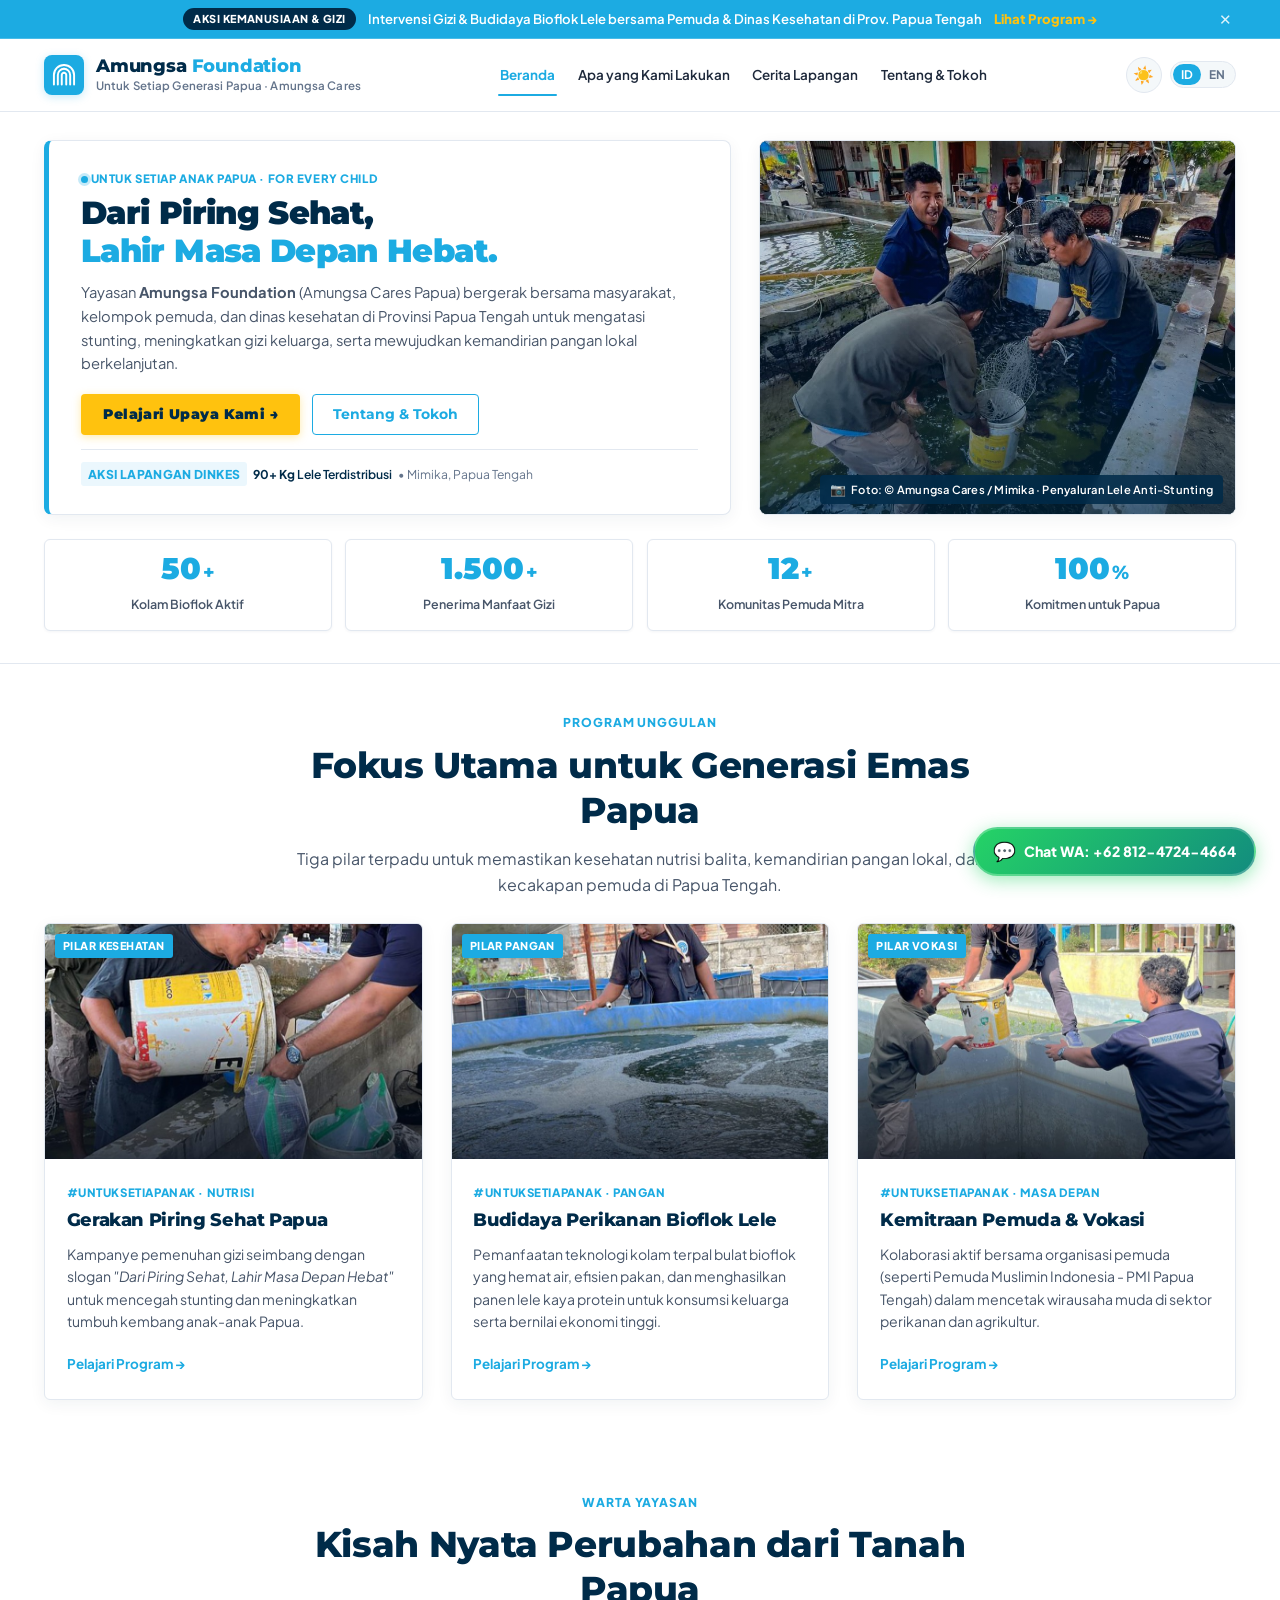
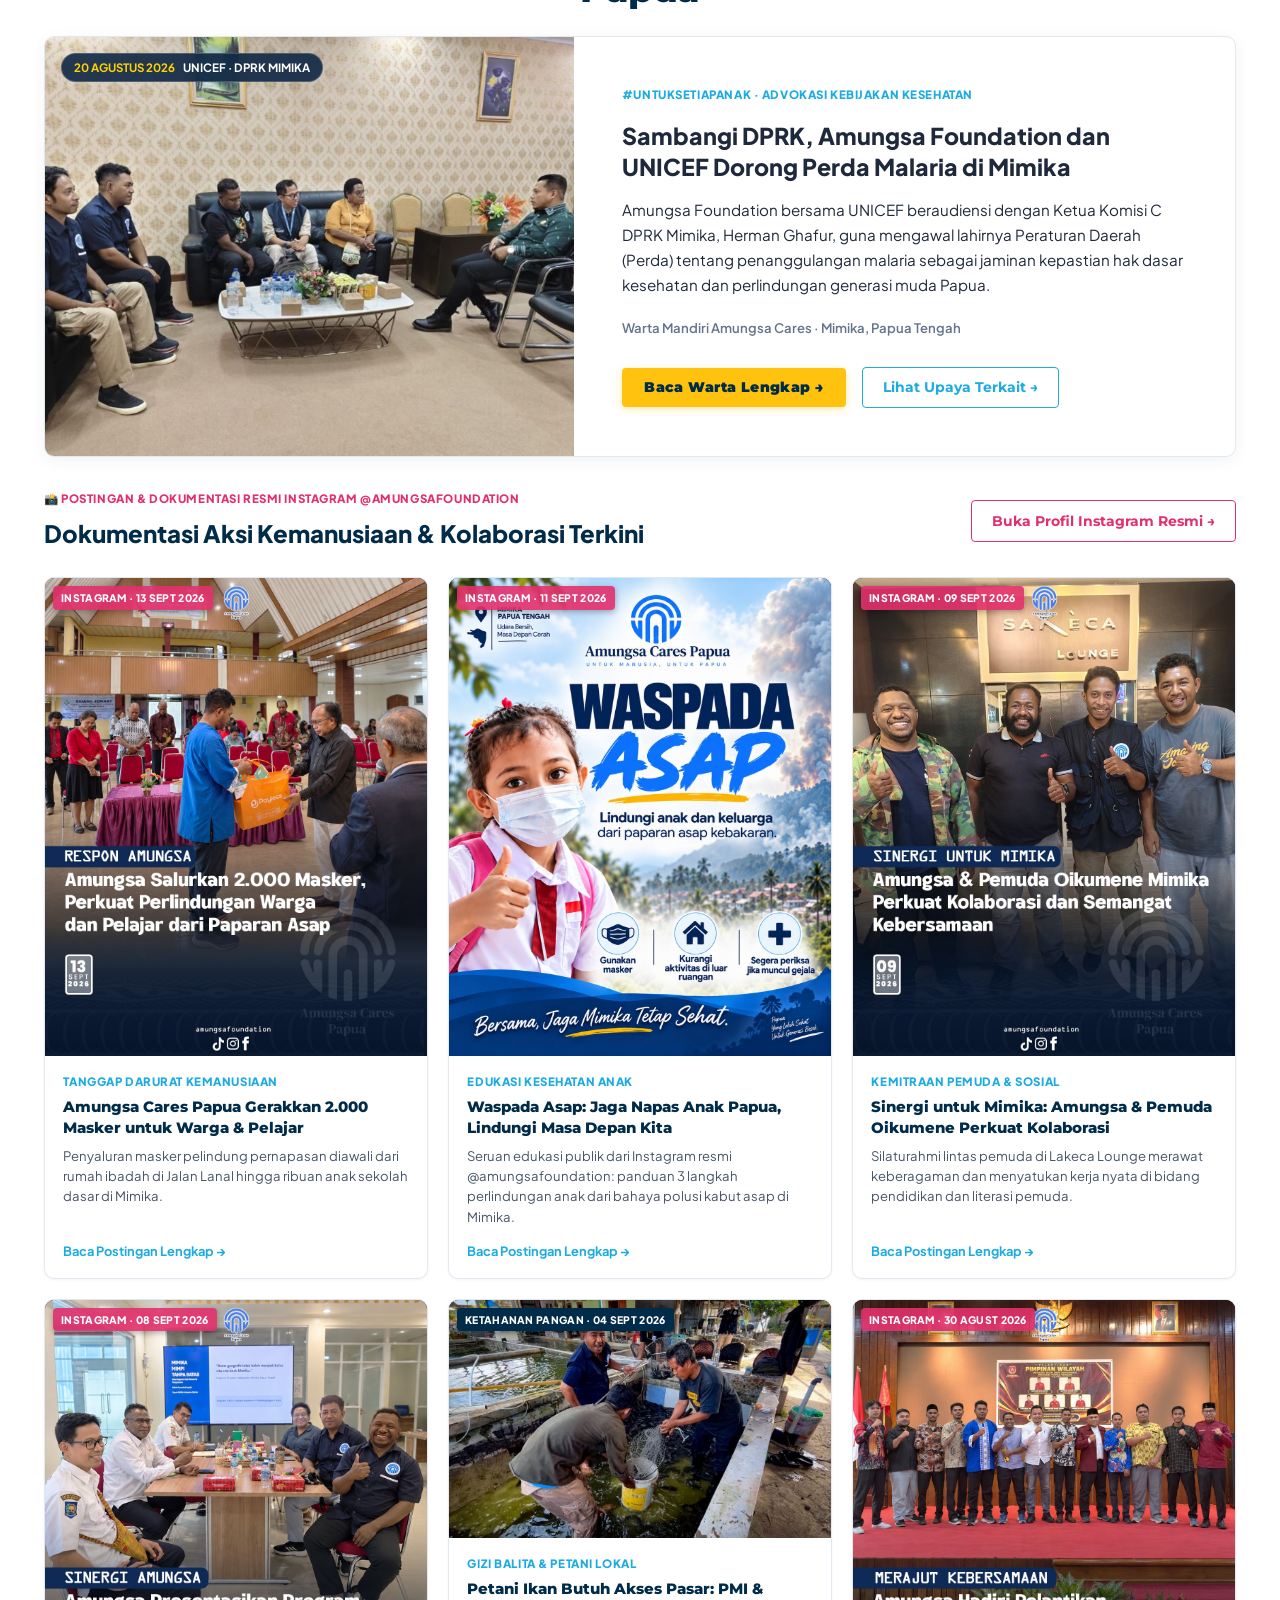
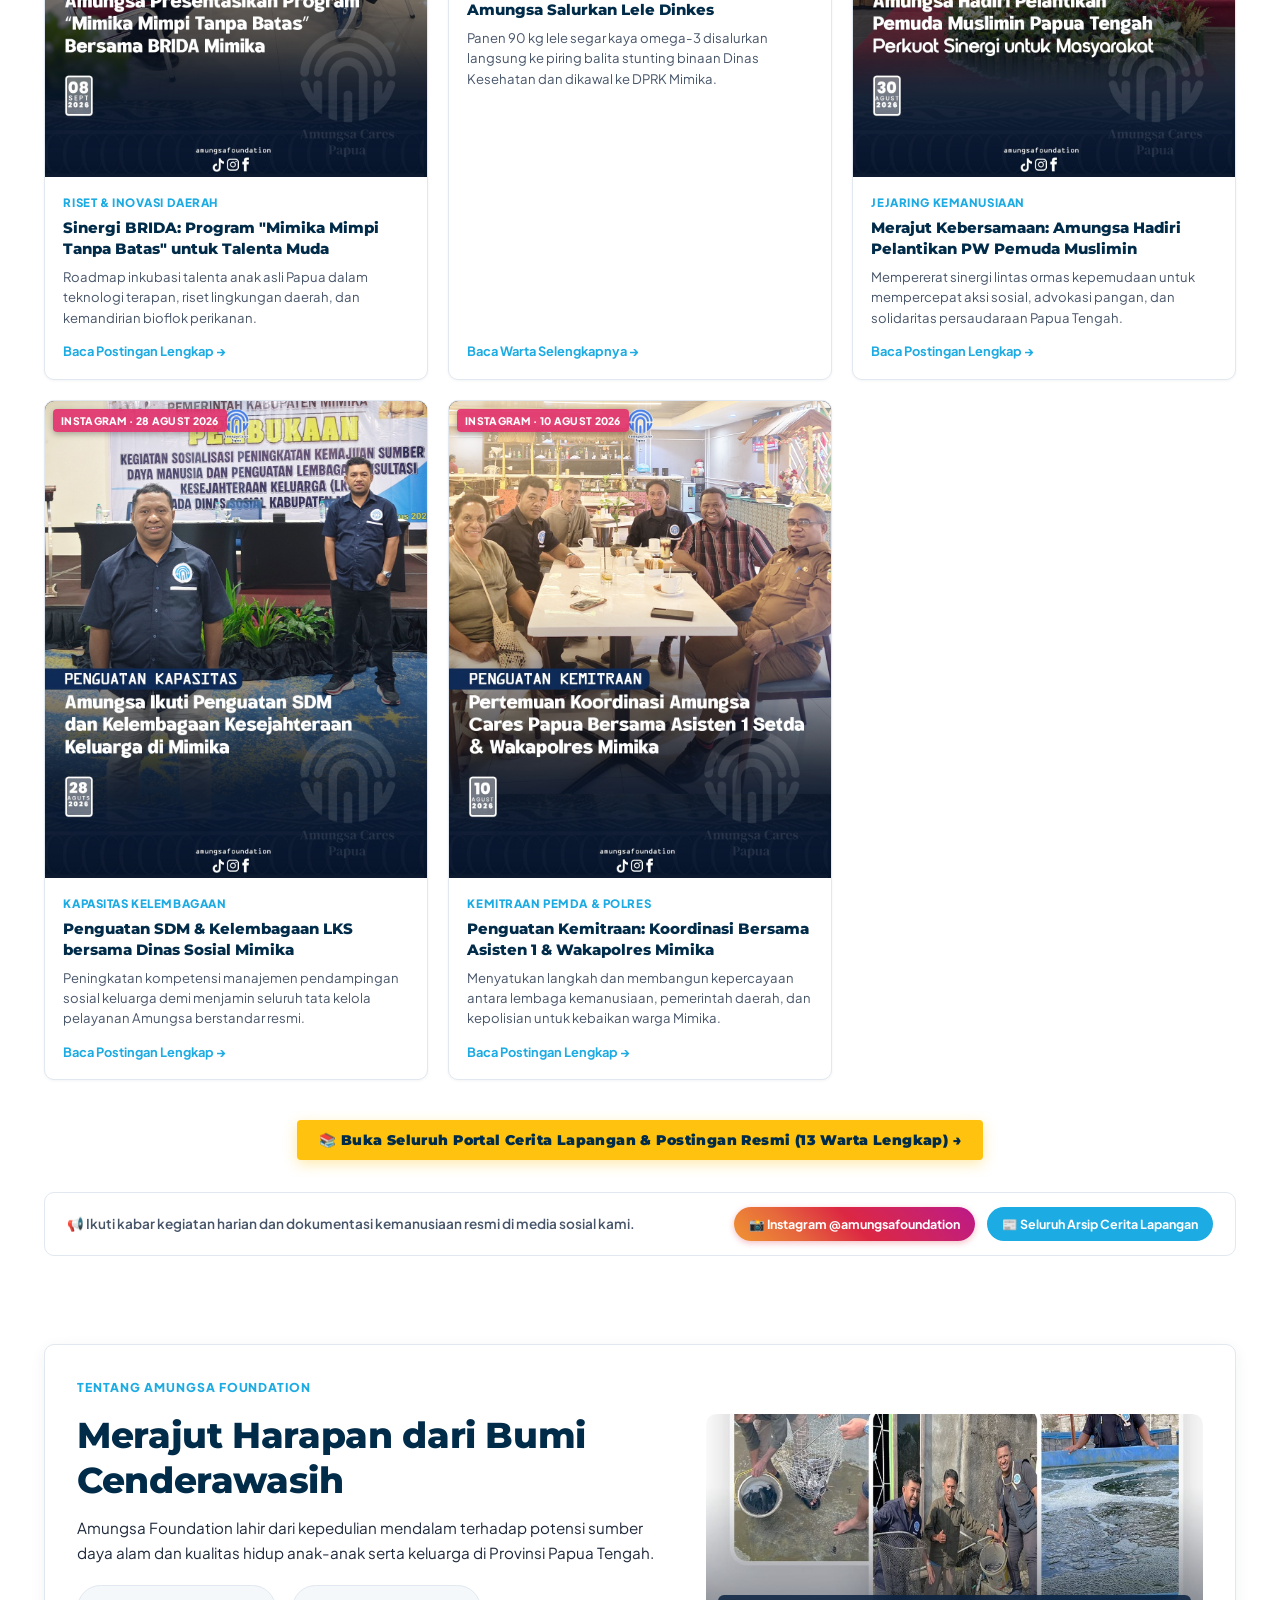
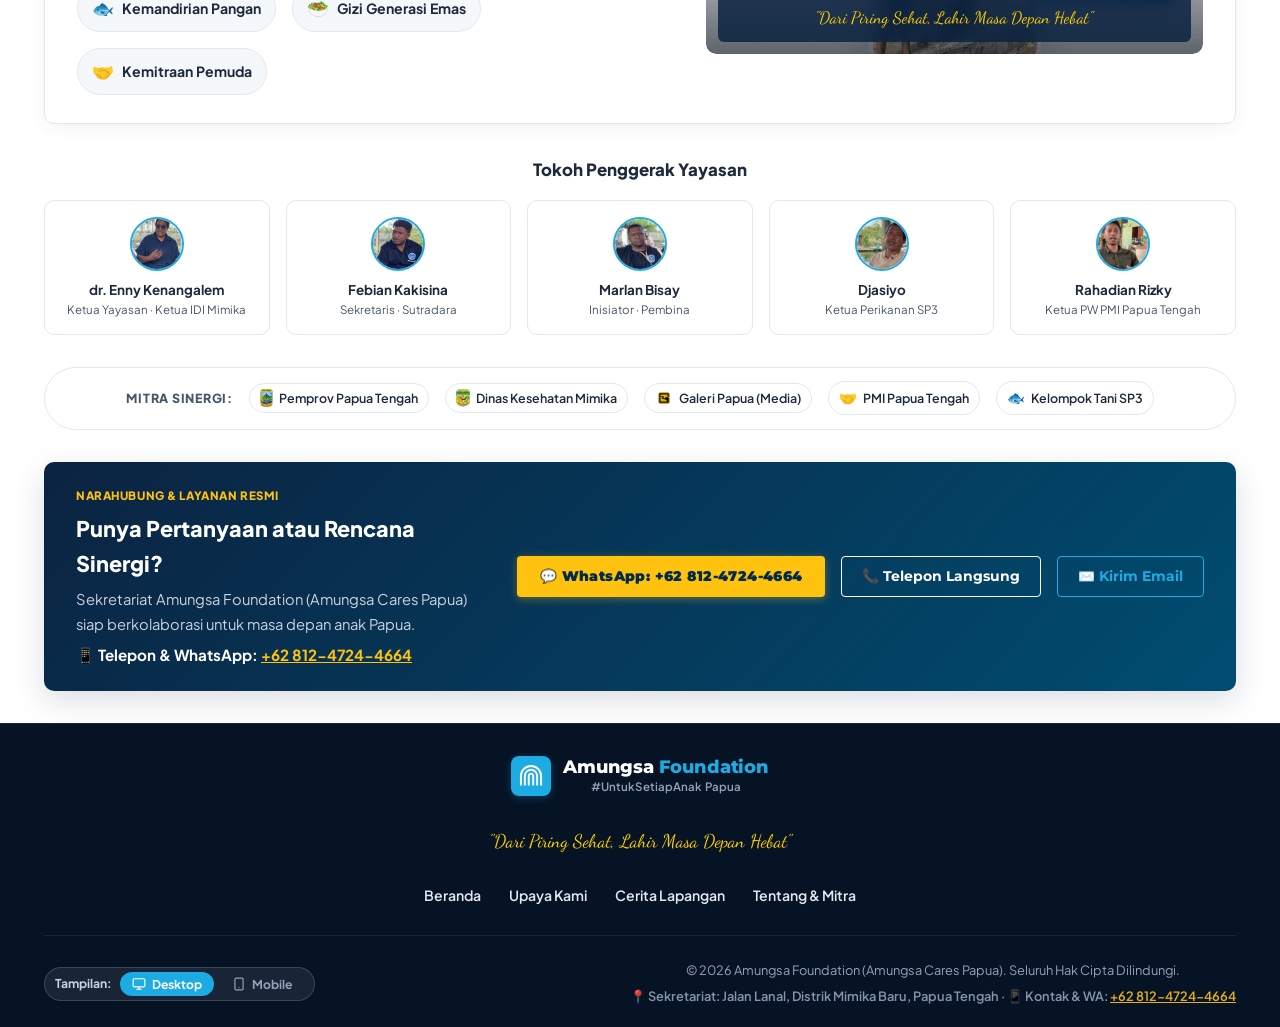
==== commit 1a7cd42c: "fix: adjust Instagram post card aspect ratio to 4:5 portrait (1080x1350) and add full-size interacti" ====
--- a/index.html
+++ b/index.html
@@ -280,7 +280,7 @@
 
         <div class="news-sub-grid">
           <!-- IG Post 1: Aksi 2.000 Masker -->
-          <article class="news-card-compact">
+          <article class="news-card-compact is-instagram">
             <div class="news-card-thumb">
               <img src="images/instagram/ig_masker_13sept.jpg" alt="Aksi Penyaluran Masker Amungsa Cares Papua">
               <span class="news-card-tag" style="background: rgba(225, 48, 108, 0.9);">Instagram &middot; 13 Sept 2026</span>
@@ -298,7 +298,7 @@
           </article>
 
           <!-- IG Post 2: Poster Edukasi Waspada Asap -->
-          <article class="news-card-compact">
+          <article class="news-card-compact is-instagram">
             <div class="news-card-thumb">
               <img src="images/instagram/ig_waspada_asap_11sept.jpg" alt="Poster Edukasi Waspada Asap Lindungi Napas Anak Papua">
               <span class="news-card-tag" style="background: rgba(225, 48, 108, 0.9);">Instagram &middot; 11 Sept 2026</span>
@@ -316,7 +316,7 @@
           </article>
 
           <!-- IG Post 3: Sinergi Pemuda Oikumene -->
-          <article class="news-card-compact">
+          <article class="news-card-compact is-instagram">
             <div class="news-card-thumb">
               <img src="images/instagram/ig_oikumene_09sept.jpg" alt="Sinergi Amungsa & Pemuda Oikumene Mimika di Lakeca Lounge">
               <span class="news-card-tag" style="background: rgba(225, 48, 108, 0.9);">Instagram &middot; 09 Sept 2026</span>
@@ -334,7 +334,7 @@
           </article>
 
           <!-- IG Post 4: Sinergi BRIDA Mimika -->
-          <article class="news-card-compact">
+          <article class="news-card-compact is-instagram">
             <div class="news-card-thumb">
               <img src="images/instagram/ig_brida_08sept.jpg" alt="Presentasi Program Mimika Mimpi Tanpa Batas bersama BRIDA Mimika">
               <span class="news-card-tag" style="background: rgba(225, 48, 108, 0.9);">Instagram &middot; 08 Sept 2026</span>
@@ -370,7 +370,7 @@
           </article>
 
           <!-- IG Post 6: Pelantikan Pemuda Muslimin -->
-          <article class="news-card-compact">
+          <article class="news-card-compact is-instagram">
             <div class="news-card-thumb">
               <img src="images/instagram/ig_pemuda_muslimin_30agust.jpg" alt="Amungsa Hadiri Pelantikan PW Pemuda Muslimin Papua Tengah">
               <span class="news-card-tag" style="background: rgba(225, 48, 108, 0.9);">Instagram &middot; 30 Agust 2026</span>
@@ -388,7 +388,7 @@
           </article>
 
           <!-- IG Post 7: Pelatihan SDM LK3 Dinas Sosial -->
-          <article class="news-card-compact">
+          <article class="news-card-compact is-instagram">
             <div class="news-card-thumb">
               <img src="images/instagram/ig_pelatihan_sdm_28agust.jpg" alt="Penguatan SDM dan Kelembagaan Lembaga Kesejahteraan Sosial Mimika">
               <span class="news-card-tag" style="background: rgba(225, 48, 108, 0.9);">Instagram &middot; 28 Agust 2026</span>
@@ -406,7 +406,7 @@
           </article>
 
           <!-- IG Post 8: Koordinasi Asisten 1 Setda & Wakapolres -->
-          <article class="news-card-compact">
+          <article class="news-card-compact is-instagram">
             <div class="news-card-thumb">
               <img src="images/instagram/ig_asisten1_wakapolres_10agust.jpg" alt="Koordinasi Amungsa Cares bersama Asisten 1 Setda dan Wakapolres Mimika">
               <span class="news-card-tag" style="background: rgba(225, 48, 108, 0.9);">Instagram &middot; 10 Agust 2026</span>
--- a/style.css
+++ b/style.css
@@ -2681,20 +2681,34 @@
 
 .news-card-thumb {
   position: relative;
-  aspect-ratio: 16/9;
+  aspect-ratio: 16/10;
   background-color: #0A192F;
   overflow: hidden;
+}
+
+/* Khusus postingan & poster Instagram: Rasio 4:5 portrait pas sempurna dengan poster asli 1080x1350 */
+.news-card-compact.is-instagram .news-card-thumb,
+.news-card-thumb.is-instagram {
+  aspect-ratio: 4 / 5;
+  background-color: #06101E;
 }
 
 .news-card-thumb img {
   width: 100%;
   height: 100%;
   object-fit: cover;
+  object-position: center top;
   transition: transform 0.3s ease;
 }
 
+.news-card-compact.is-instagram .news-card-thumb img,
+.news-card-thumb.is-instagram img {
+  object-fit: contain;
+  background-color: #06101E;
+}
+
 .news-card-compact:hover .news-card-thumb img {
-  transform: scale(1.04);
+  transform: scale(1.02);
 }
 
 .news-card-tag {
@@ -2705,10 +2719,12 @@
   color: #FFFFFF;
   font-size: 0.65rem;
   font-weight: 800;
-  padding: 2px 7px;
-  border-radius: 3px;
+  padding: 3px 8px;
+  border-radius: 4px;
   letter-spacing: 0.03em;
   text-transform: uppercase;
+  z-index: 2;
+  box-shadow: 0 2px 6px rgba(0,0,0,0.3);
 }
 
 .news-card-body {
@@ -3190,3 +3206,99 @@
     font-size: 0.8rem;
   }
 }
+
+/* Image Zoom Lightbox Modal */
+.image-zoom-modal {
+  display: none;
+  position: fixed;
+  top: 0;
+  left: 0;
+  width: 100vw;
+  height: 100vh;
+  z-index: 100000;
+  align-items: center;
+  justify-content: center;
+  opacity: 0;
+  transition: opacity 0.25s ease;
+}
+
+.image-zoom-modal.active {
+  display: flex;
+  opacity: 1;
+}
+
+.zoom-modal-backdrop {
+  position: absolute;
+  top: 0;
+  left: 0;
+  width: 100%;
+  height: 100%;
+  background: rgba(10, 25, 47, 0.92);
+  backdrop-filter: blur(8px);
+  -webkit-backdrop-filter: blur(8px);
+  cursor: pointer;
+}
+
+.zoom-modal-content {
+  position: relative;
+  z-index: 2;
+  max-width: 90vw;
+  max-height: 90vh;
+  display: flex;
+  flex-direction: column;
+  align-items: center;
+  animation: zoomModalIn 0.25s cubic-bezier(0.16, 1, 0.3, 1);
+}
+
+@keyframes zoomModalIn {
+  from { transform: scale(0.92); opacity: 0; }
+  to { transform: scale(1); opacity: 1; }
+}
+
+.zoom-modal-img {
+  max-width: 88vw;
+  max-height: 78vh;
+  object-fit: contain;
+  border-radius: 8px;
+  box-shadow: 0 16px 48px rgba(0, 0, 0, 0.75);
+  border: 1px solid rgba(255, 255, 255, 0.15);
+  background: #06101E;
+}
+
+.zoom-modal-caption {
+  margin-top: 12px;
+  font-size: 0.95rem;
+  font-weight: 600;
+  color: #FFFFFF;
+  text-align: center;
+  max-width: 600px;
+  line-height: 1.5;
+  background: rgba(0, 0, 0, 0.4);
+  padding: 6px 14px;
+  border-radius: 6px;
+}
+
+.zoom-modal-close {
+  position: absolute;
+  top: -42px;
+  right: 0;
+  background: rgba(255, 255, 255, 0.2);
+  color: #FFFFFF;
+  border: none;
+  font-size: 1.4rem;
+  width: 36px;
+  height: 36px;
+  border-radius: 50%;
+  cursor: pointer;
+  display: flex;
+  align-items: center;
+  justify-content: center;
+  transition: all 0.2s ease;
+}
+
+.zoom-modal-close:hover {
+  background: var(--color-unicef-yellow);
+  color: var(--color-unicef-navy);
+  transform: scale(1.1);
+}
+
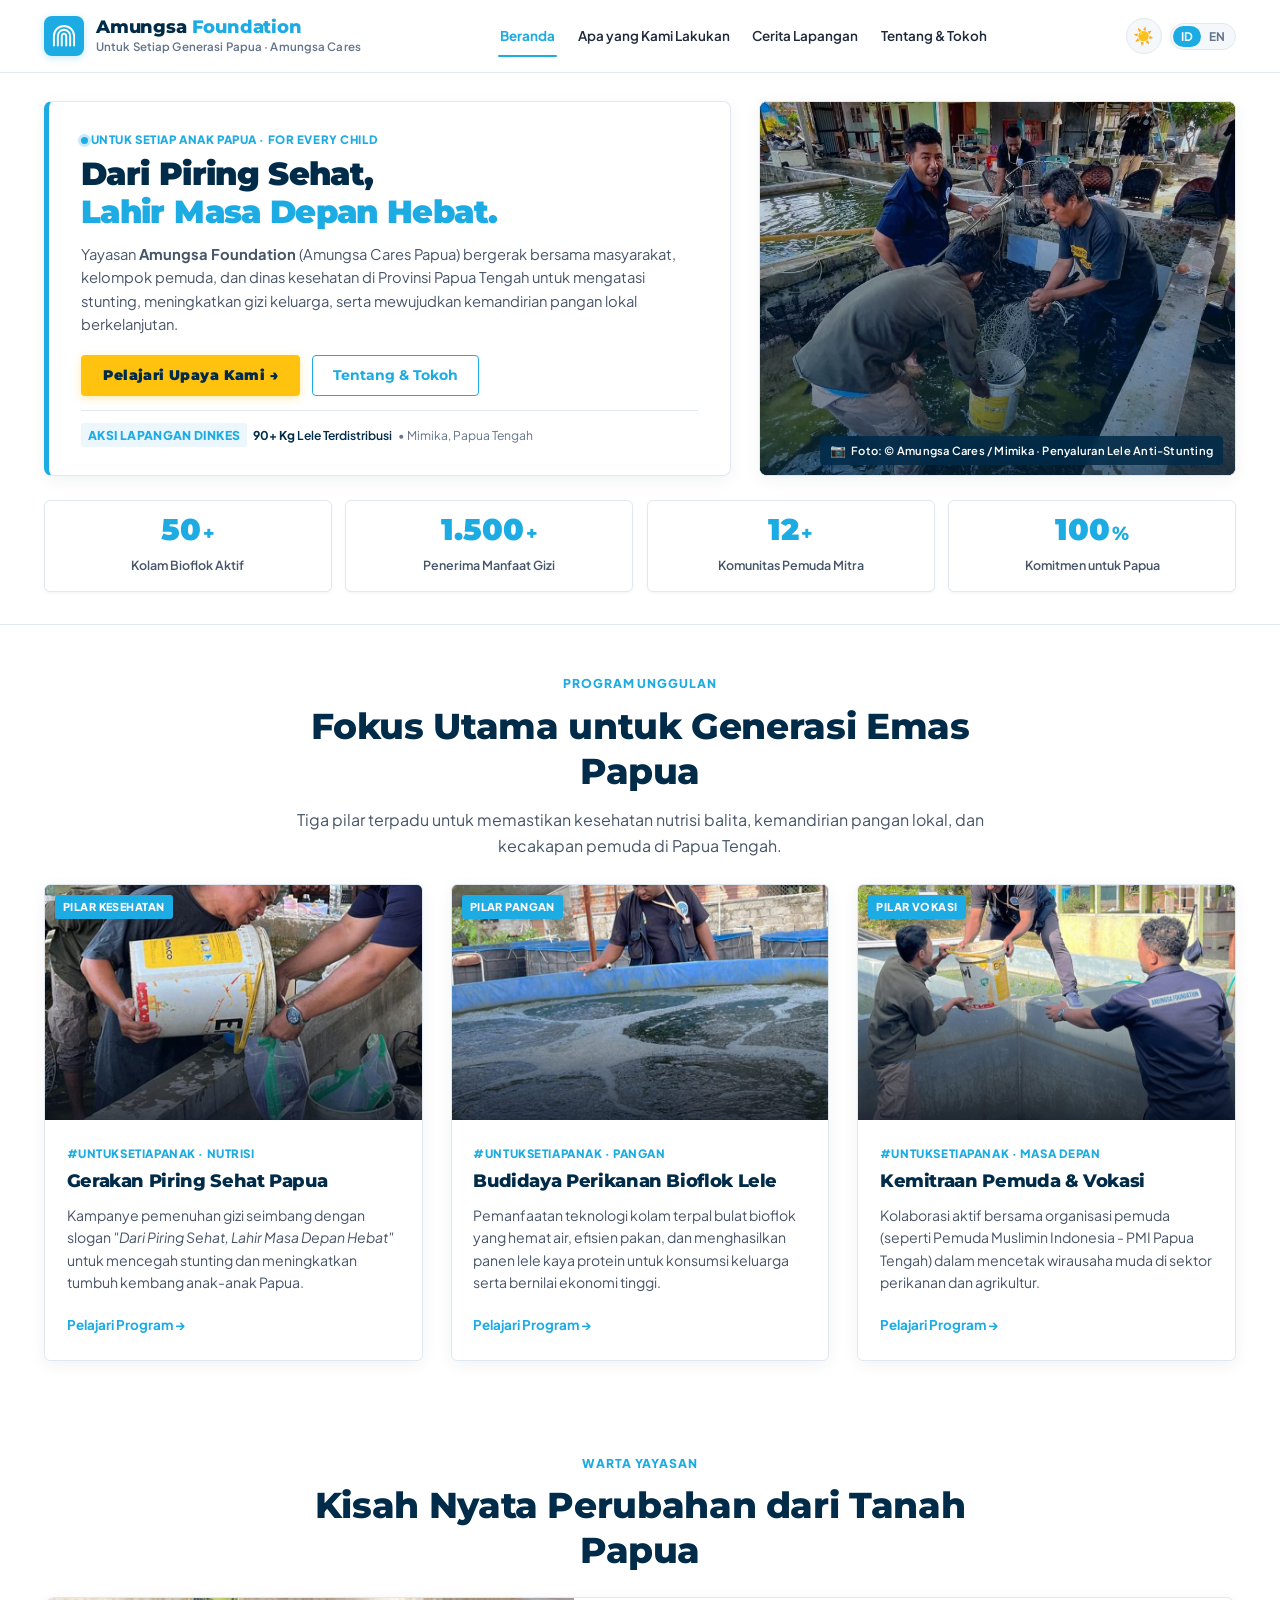
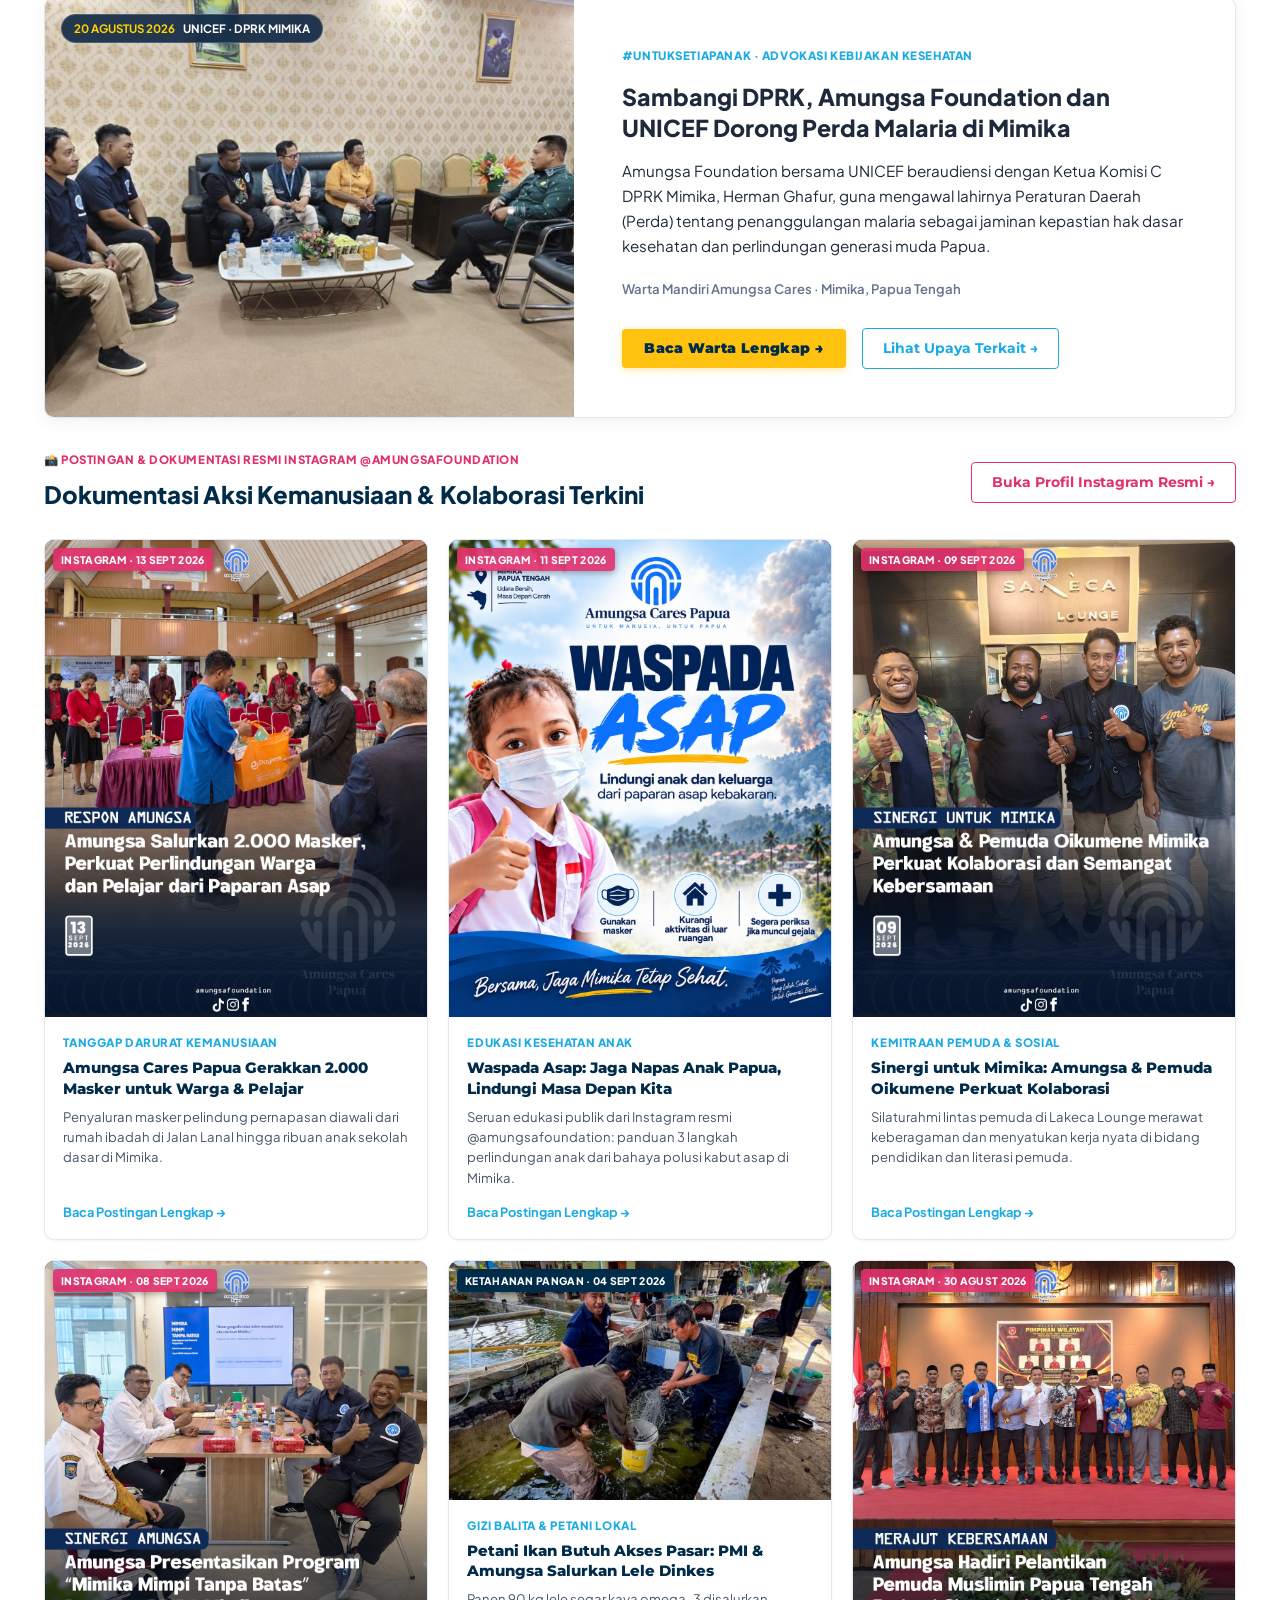
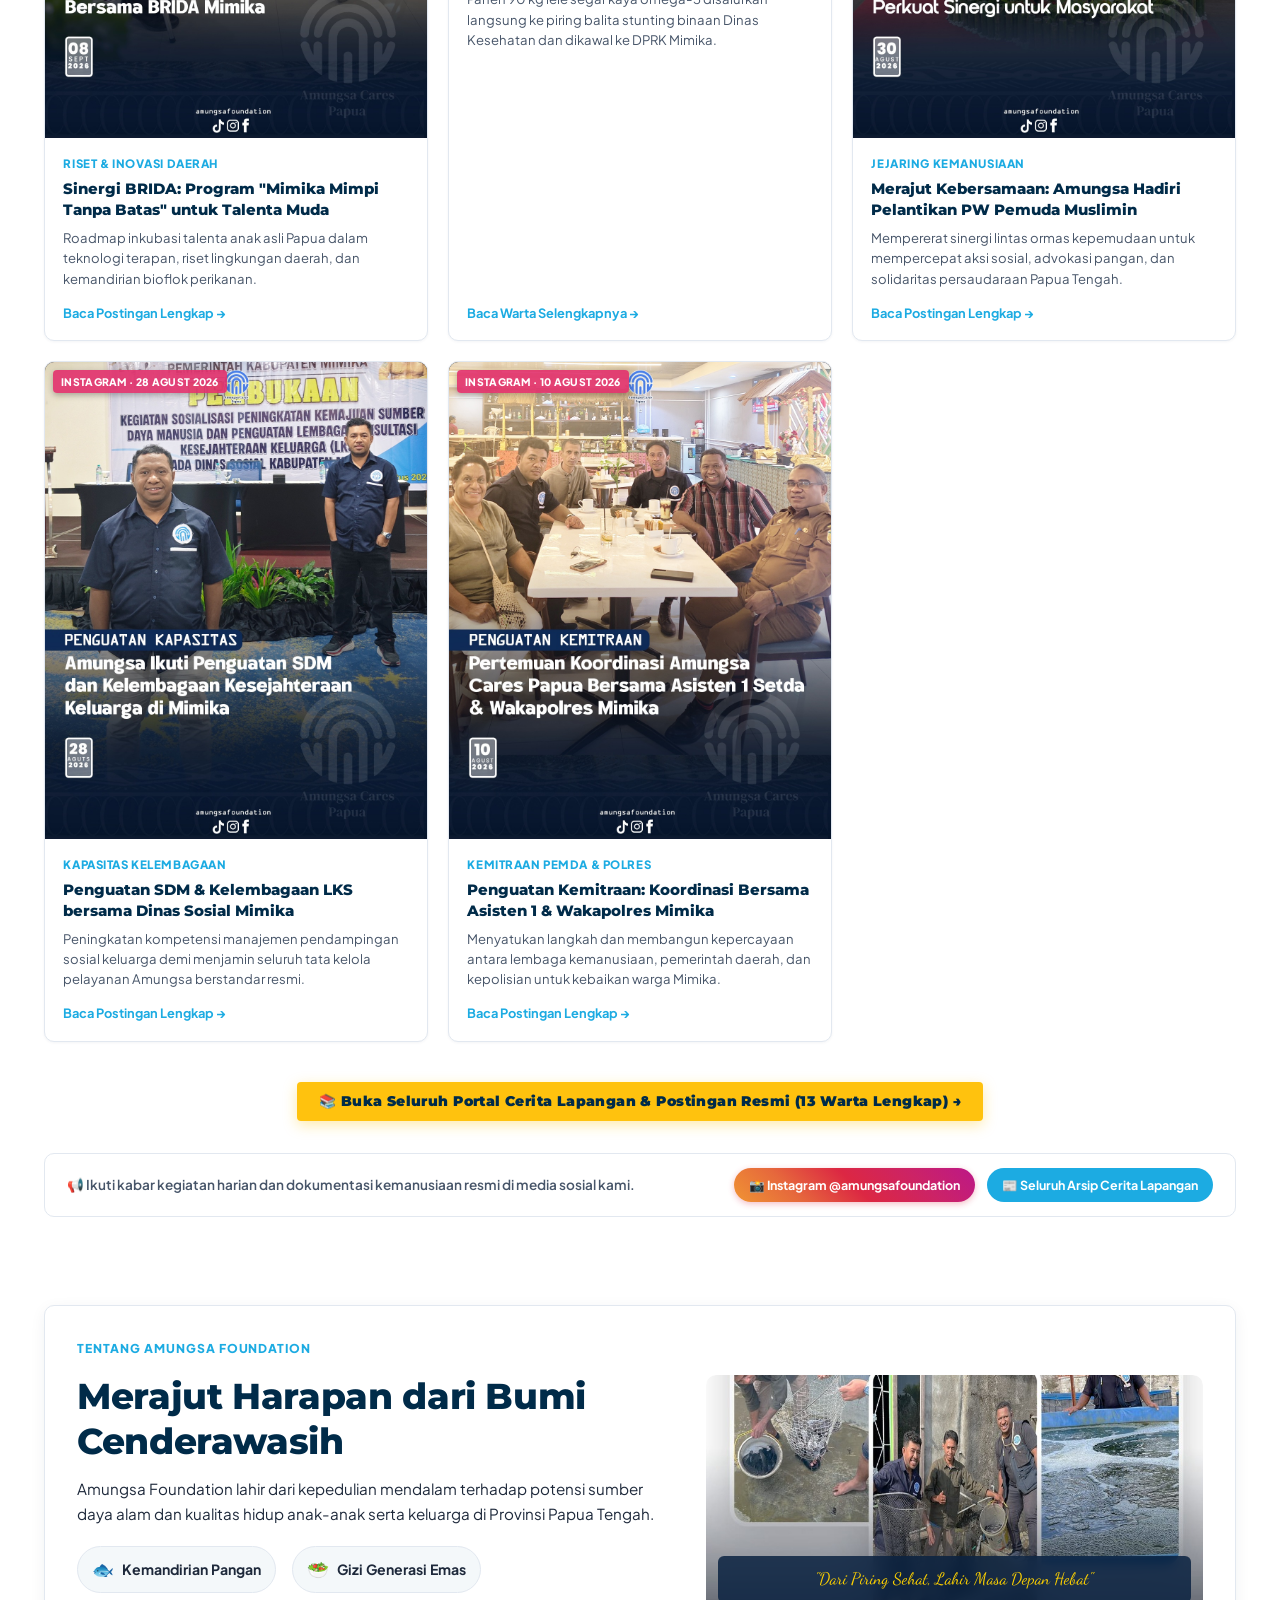
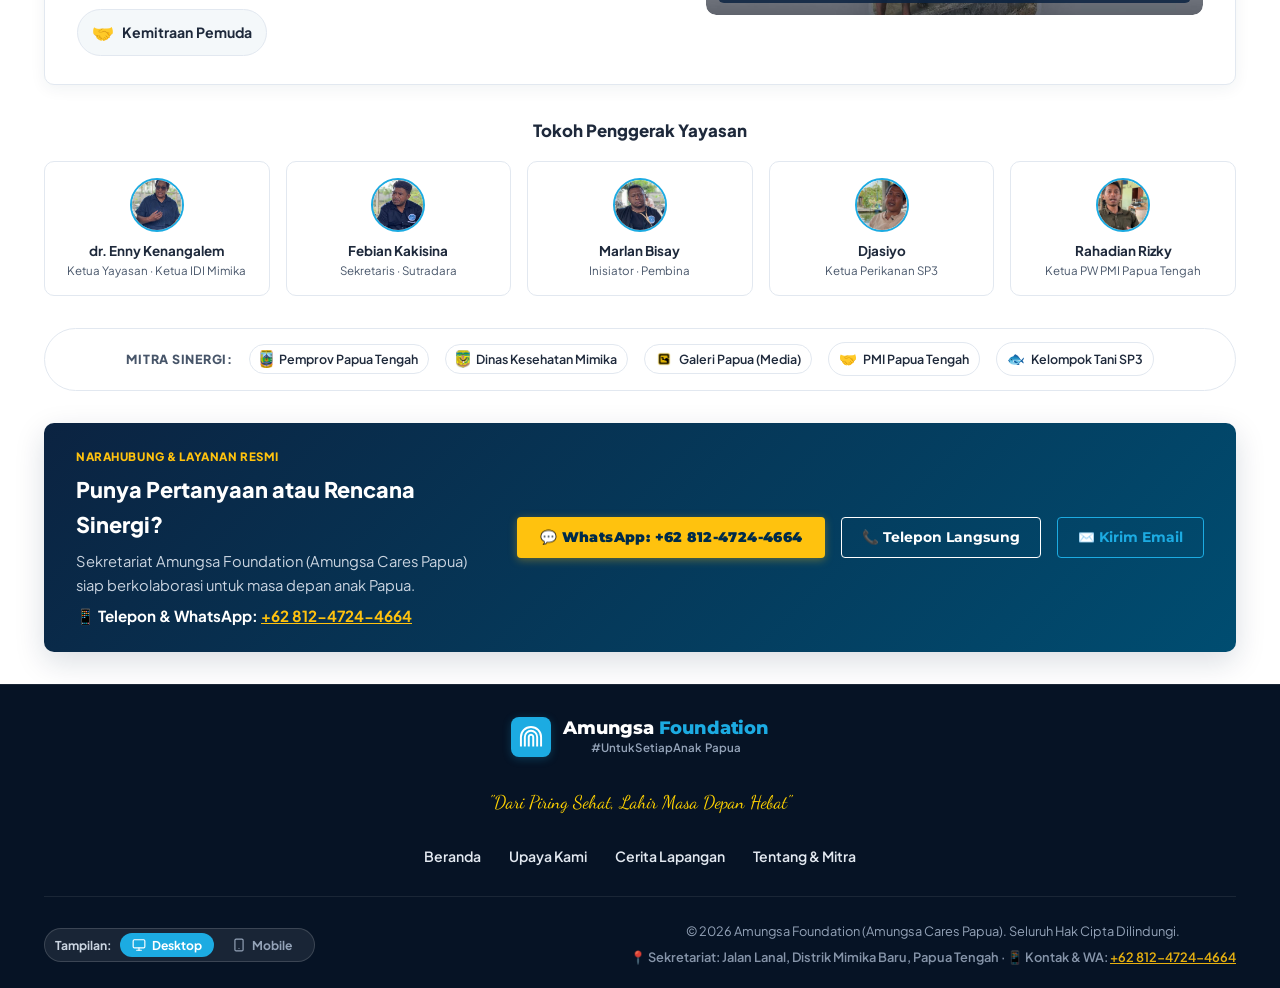
==== commit c23a7eec: "chore: remove top announcement utility bar and floating WhatsApp popup button" ====
--- a/index.html
+++ b/index.html
@@ -23,17 +23,6 @@
 </head>
 <body>
 
-  <!-- Top Announcement Utility Bar -->
-  <aside class="announcement-bar" id="topAnnouncement">
-    <div class="container announcement-content">
-      <span class="announcement-tag" data-i18n="announcement_tag">AKSI KEMANUSIAAN #UNTUKSETIAPANAK</span>
-      <p class="announcement-text" data-i18n="announcement_text">
-        Intervensi Gizi &amp; Budidaya Bioflok Lele bersama Pemuda &amp; Dinas Kesehatan di Prov. Papua Tengah
-      </p>
-      <a href="#upaya" class="announcement-link" data-i18n="announcement_link">Lihat Upaya Kami →</a>
-      <button class="announcement-close" id="closeAnnouncement" title="Tutup Pemberitahuan" aria-label="Tutup">✕</button>
-    </div>
-  </aside>
 
   <!-- Navigation Bar (UNICEF Standard Streamlined Header) -->
   <header class="navbar" id="navbar">
@@ -639,13 +628,6 @@
     </div>
   </footer>
 
-  <!-- Floating WhatsApp Quick Connect Button -->
-  <aside class="floating-wa-wrap" aria-label="Kontak Cepat WhatsApp">
-    <a href="https://wa.me/6281247244664?text=Halo%20Sekretariat%20Amungsa%20Foundation,%20saya%20ingin%20berkonsultasi%20atau%20berkolaborasi." target="_blank" rel="noopener" class="floating-wa-btn" id="floatingWaBtn" title="Chat WhatsApp Sekretariat Amungsa (+62 812-4724-4664)">
-      <span class="floating-wa-icon" aria-hidden="true">💬</span>
-      <span class="floating-wa-label">Chat WA: +62 812-4724-4664</span>
-    </a>
-  </aside>
 
   <script src="articles-data.js?v=4.2"></script>
   <script src="main.js?v=4.2"></script>
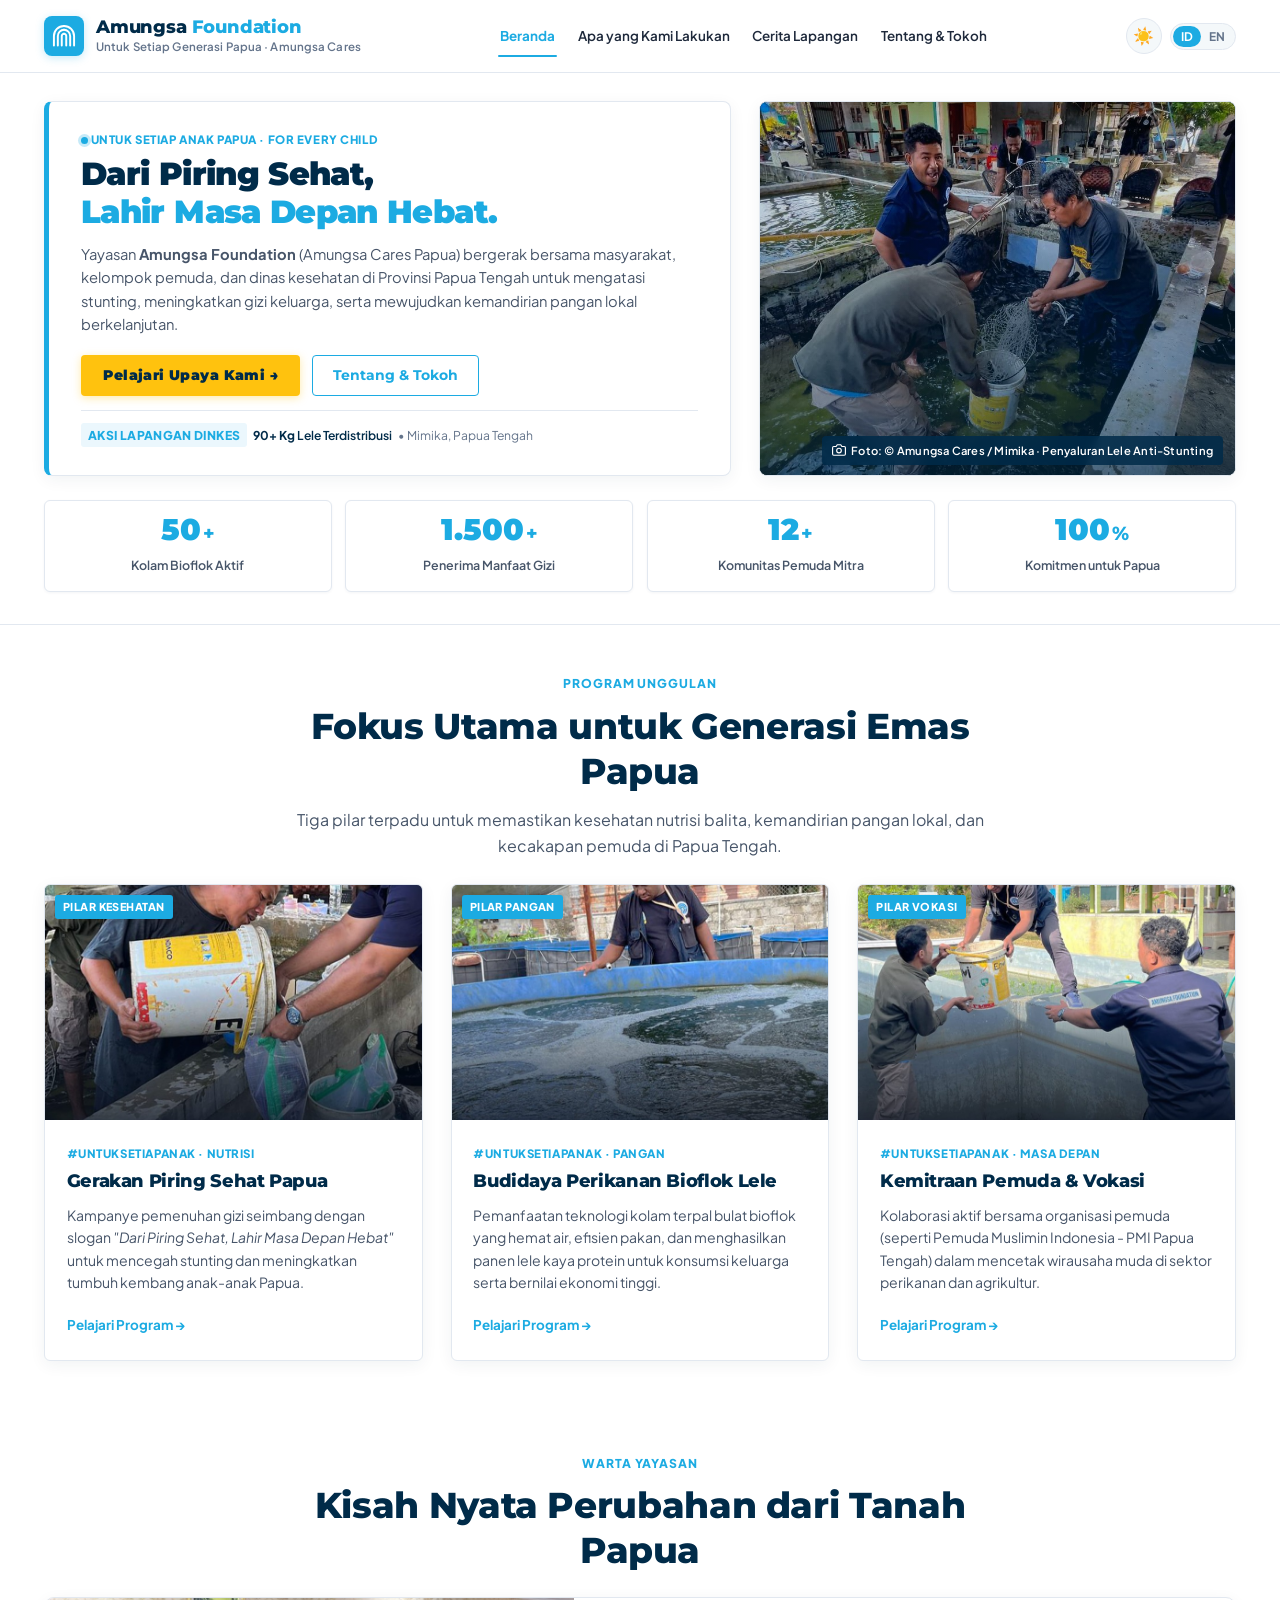
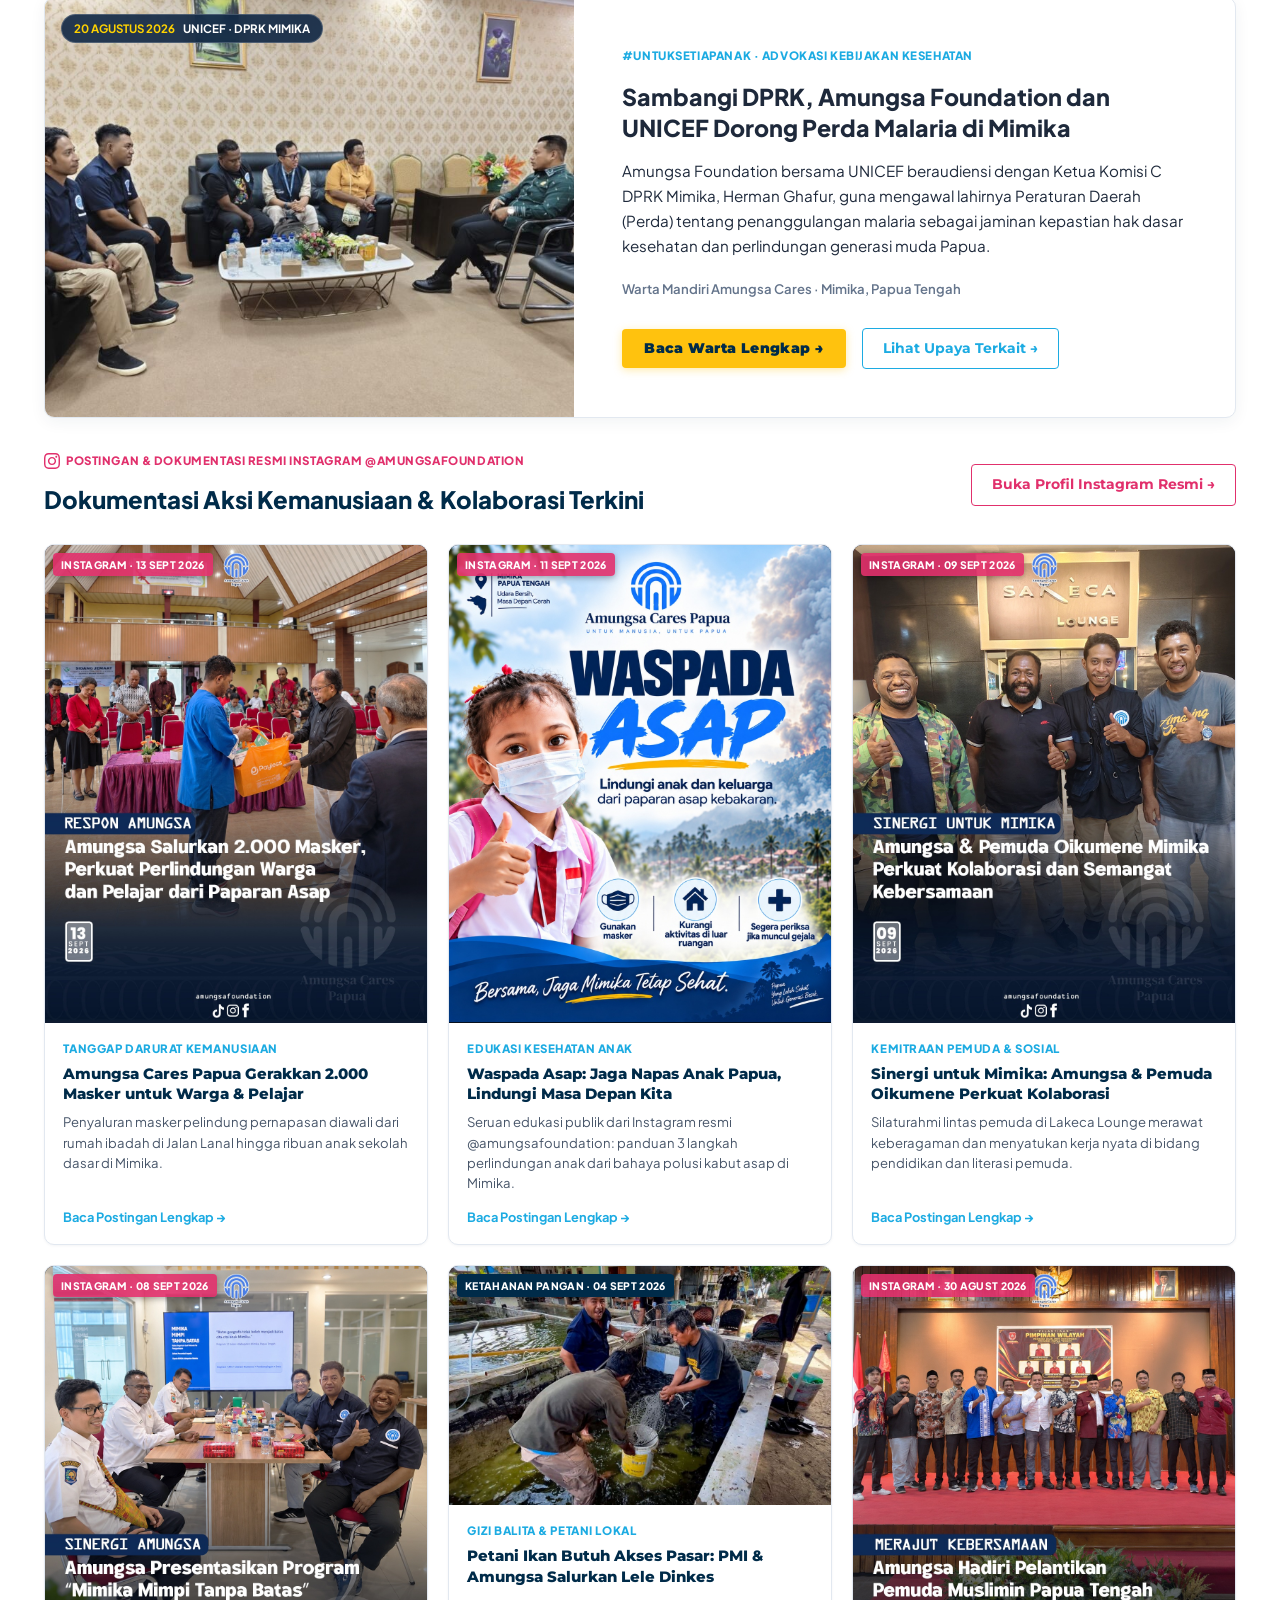
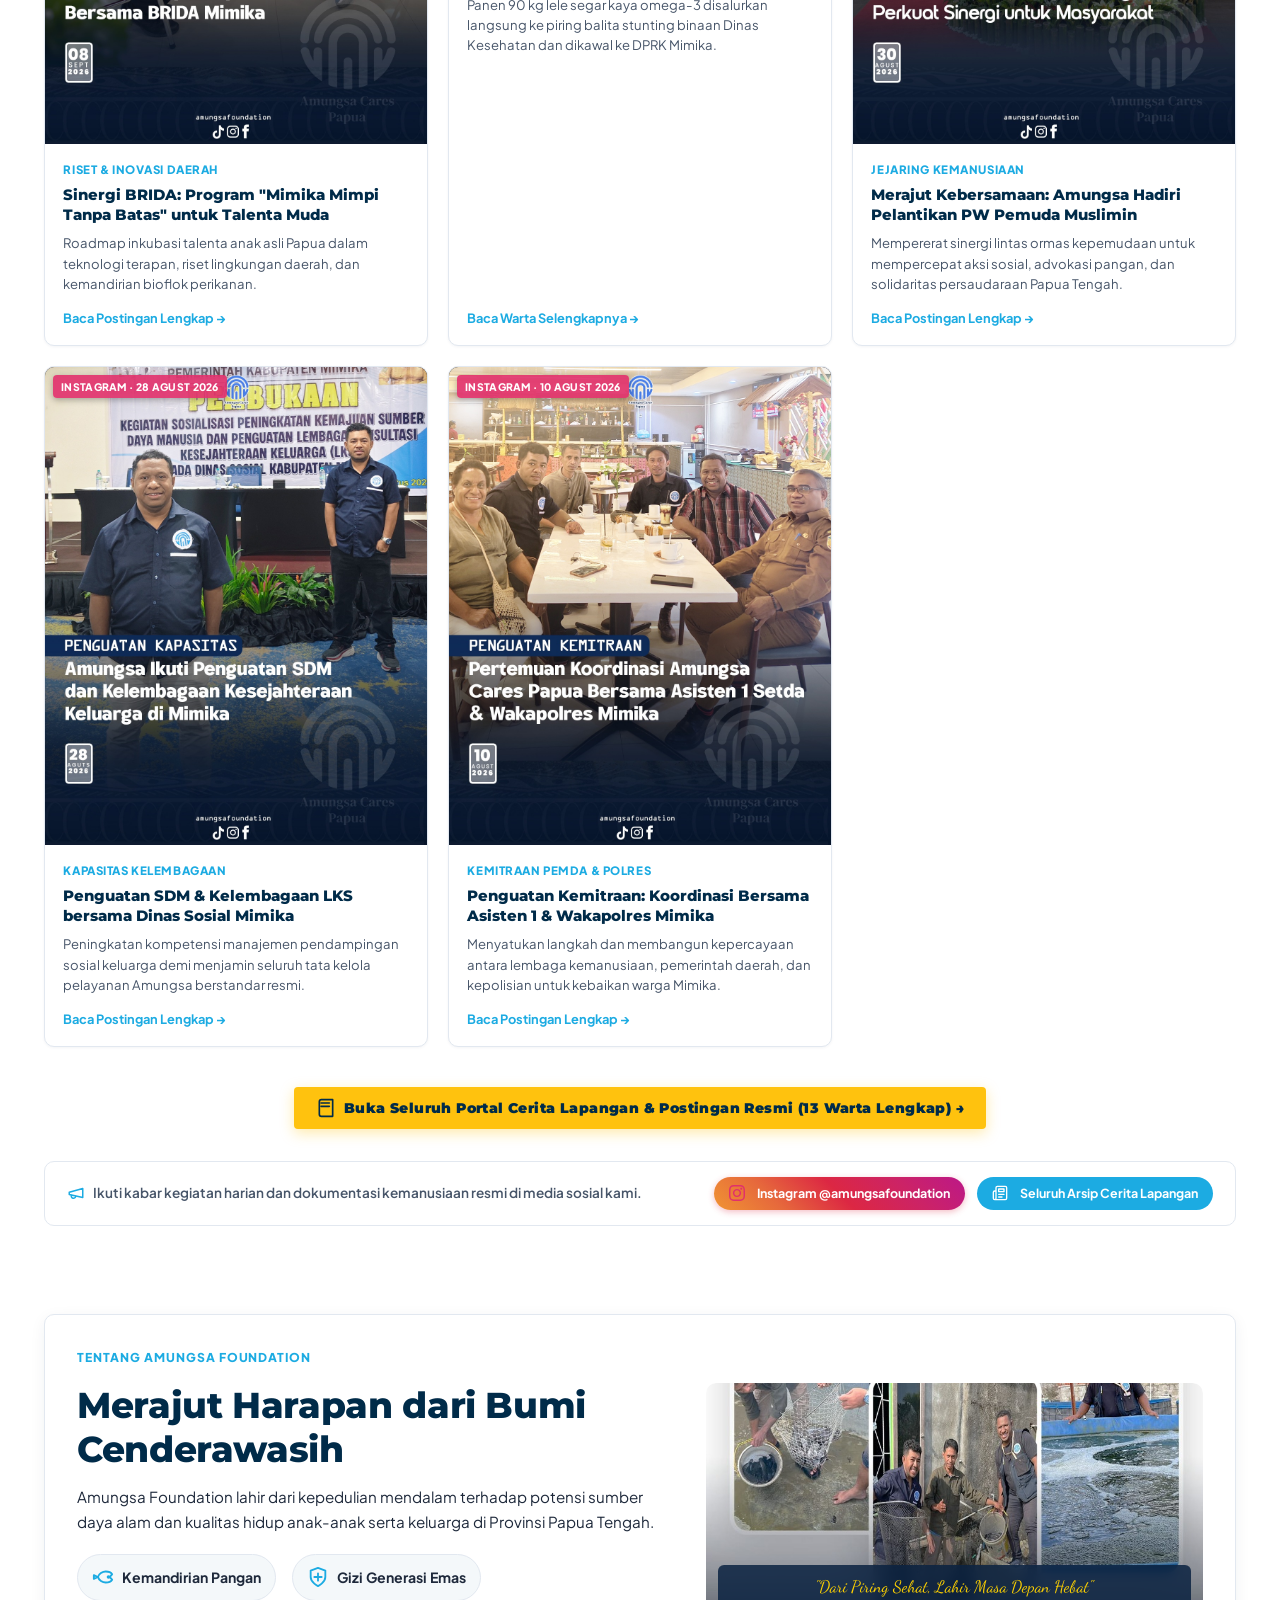
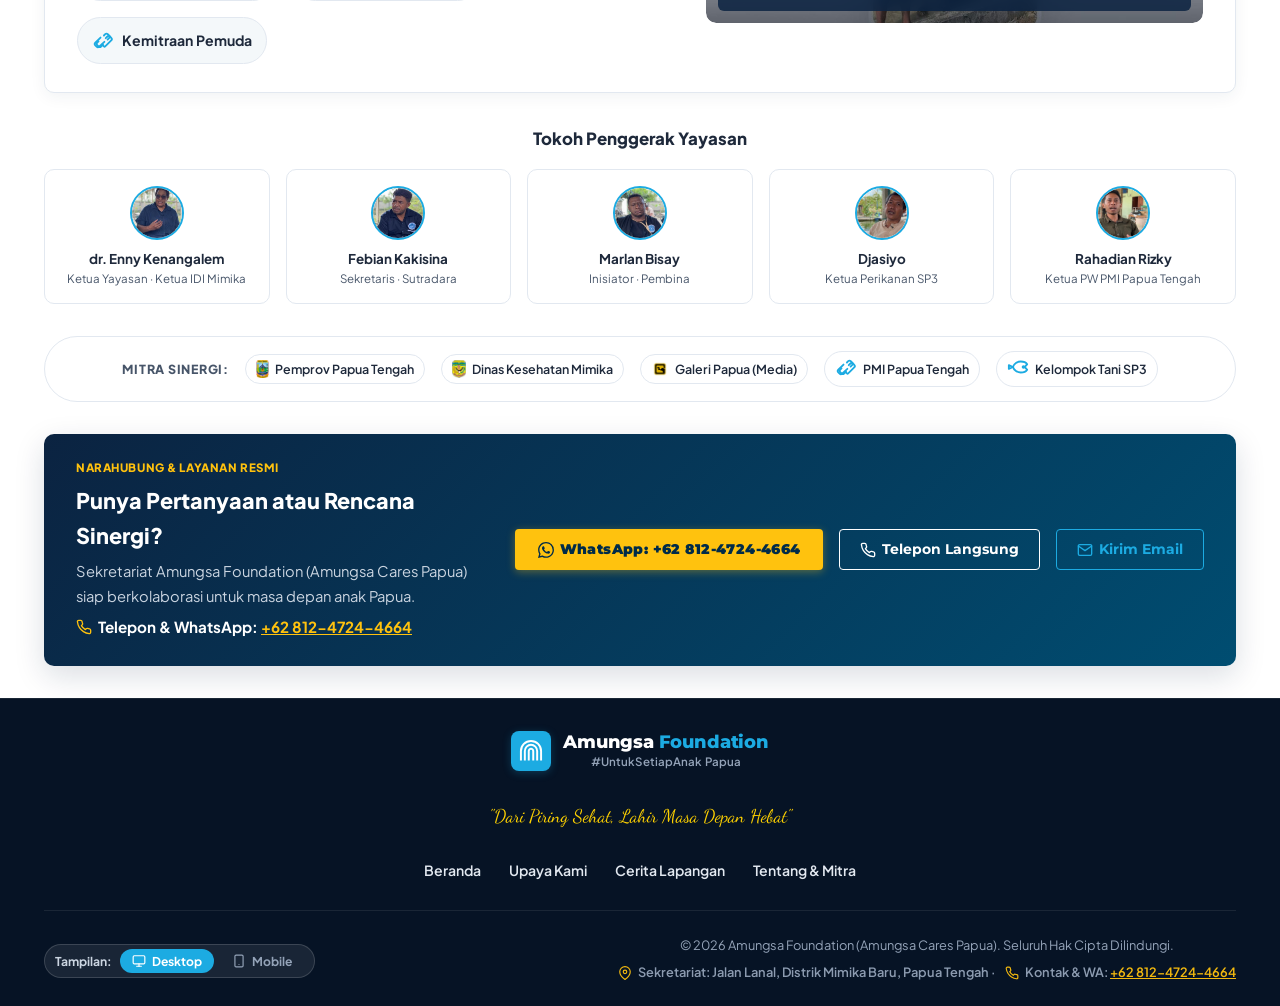
==== commit 77fe7a53: "feat: replace raw emojis across articles and website with professional SVG icons" ====
--- a/index.html
+++ b/index.html
@@ -116,7 +116,9 @@
             <img src="images/panen-lele-stunting-dinkes.jpg" alt="Penyaluran 90 kg Ikan Lele Program Anti-Stunting Dinas Kesehatan Mimika" class="unicef-hero-img">
             <div class="unicef-hero-overlay-shade"></div>
             <div class="unicef-photo-credit-badge">
-              <span class="credit-camera-icon">📷</span>
+              <span class="credit-camera-icon">
+                <svg class="icon-svg icon-svg-stroke" viewBox="0 0 24 24" width="14" height="14"><path d="M23 19a2 2 0 0 1-2 2H3a2 2 0 0 1-2-2V8a2 2 0 0 1 2-2h4l2-3h6l2 3h4a2 2 0 0 1 2 2z"/><circle cx="12" cy="13" r="4"/></svg>
+              </span>
               <span>Foto: &copy; Amungsa Cares / Mimika &middot; Penyaluran Lele Anti-Stunting</span>
             </div>
           </div>
@@ -257,7 +259,10 @@
         <!-- 2. Sub-Grid: Berita & Dokumentasi Lapangan (Liputan Mandiri & Postingan Instagram Asli) -->
         <div style="margin-top: 2rem; margin-bottom: 1.25rem; display: flex; justify-content: space-between; align-items: center; flex-wrap: wrap; gap: 0.75rem;">
           <div>
-            <span class="unicef-card-kicker" style="color: #e1306c;">📸 POSTINGAN &amp; DOKUMENTASI RESMI INSTAGRAM @AMUNGSAFOUNDATION</span>
+            <span class="unicef-card-kicker" style="color: #e1306c; display: inline-flex; align-items: center; gap: 6px;">
+              <svg class="icon-svg icon-ig" viewBox="0 0 24 24" width="16" height="16" fill="currentColor"><path d="M12 2.163c3.204 0 3.584.012 4.85.07 3.252.148 4.771 1.691 4.919 4.919.058 1.265.069 1.645.069 4.849 0 3.205-.012 3.584-.069 4.849-.149 3.225-1.664 4.771-4.919 4.919-1.266.058-1.644.07-4.85.07-3.204 0-3.584-.012-4.849-.07-3.26-.149-4.771-1.699-4.919-4.92-.058-1.265-.07-1.644-.07-4.849 0-3.204.013-3.583.07-4.849.149-3.227 1.664-4.771 4.919-4.919 1.266-.057 1.645-.069 4.849-.069zm0-2.163c-3.259 0-3.667.014-4.947.072-4.358.2-6.78 2.618-6.98 6.98-.059 1.281-.073 1.689-.073 4.948 0 3.259.014 3.668.072 4.948.2 4.358 2.618 6.78 6.98 6.98 1.281.058 1.689.072 4.948.072 3.259 0 3.668-.014 4.948-.072 4.354-.2 6.782-2.618 6.979-6.98.059-1.28.073-1.689.073-4.948 0-3.259-.014-3.667-.072-4.947-.196-4.354-2.617-6.78-6.979-6.98-1.281-.059-1.69-.073-4.949-.073zm0 5.838c-3.403 0-6.162 2.759-6.162 6.162s2.759 6.163 6.162 6.163 6.162-2.759 6.162-6.163c0-3.403-2.759-6.162-6.162-6.162zm0 10.162c-2.209 0-4-1.79-4-4 0-2.209 1.791-4 4-4s4 1.791 4 4c0 2.21-1.791 4-4 4zm6.406-11.845c-.796 0-1.441.645-1.441 1.44s.645 1.44 1.441 1.44c.795 0 1.439-.645 1.439-1.44s-.644-1.44-1.439-1.44z"/></svg>
+              <span>POSTINGAN &amp; DOKUMENTASI RESMI INSTAGRAM @AMUNGSAFOUNDATION</span>
+            </span>
             <h3 style="font-size: 1.5rem; font-weight: 800; color: var(--color-unicef-navy); margin-top: 4px;">
               Dokumentasi Aksi Kemanusiaan &amp; Kolaborasi Terkini
             </h3>
@@ -415,22 +420,28 @@
 
         <!-- Tombol Portal Arsip Lengkap -->
         <div style="text-align: center; margin-top: 2.5rem; margin-bottom: 2rem;">
-          <a href="berita.html" class="btn btn-unicef-yellow btn-lg" style="box-shadow: 0 4px 14px rgba(255, 194, 14, 0.35);">
-            📚 Buka Seluruh Portal Cerita Lapangan &amp; Postingan Resmi (13 Warta Lengkap) &rarr;
+          <a href="berita.html" class="btn btn-unicef-yellow btn-lg" style="box-shadow: 0 4px 14px rgba(255, 194, 14, 0.35); display: inline-flex; align-items: center; justify-content: center; gap: 8px;">
+            <svg class="icon-svg icon-svg-stroke" viewBox="0 0 24 24" width="20" height="20"><path d="M4 19.5v-15A2.5 2.5 0 0 1 6.5 2H20v20H6.5a2.5 2.5 0 0 1-2.5-2.5Z"/><path d="M6 6h10"/><path d="M6 10h10"/></svg>
+            <span>Buka Seluruh Portal Cerita Lapangan &amp; Postingan Resmi (13 Warta Lengkap) &rarr;</span>
           </a>
         </div>
 
         <!-- 3. Official Social Media & News Channel Bar -->
         <div class="news-social-bar">
           <div class="news-social-text">
-            <span>📢 Ikuti kabar kegiatan harian dan dokumentasi kemanusiaan resmi di media sosial kami.</span>
+            <span style="display: inline-flex; align-items: center; gap: 8px;">
+              <svg class="icon-svg icon-svg-stroke" viewBox="0 0 24 24" width="18" height="18" style="color: var(--color-unicef-blue);"><path d="m3 11 18-5v12L3 14v-3z"/><path d="M11.6 16.8a3 3 0 1 1-5.8-1.6"/></svg>
+              <span>Ikuti kabar kegiatan harian dan dokumentasi kemanusiaan resmi di media sosial kami.</span>
+            </span>
           </div>
           <div class="news-social-links">
-            <a href="https://www.instagram.com/amungsafoundation/" target="_blank" rel="noopener" class="btn-social-ig">
-              📸 Instagram @amungsafoundation
+            <a href="https://www.instagram.com/amungsafoundation/" target="_blank" rel="noopener" class="btn-social-ig" style="display: inline-flex; align-items: center; gap: 6px;">
+              <svg class="icon-svg icon-ig" viewBox="0 0 24 24" width="16" height="16" fill="currentColor"><path d="M12 2.163c3.204 0 3.584.012 4.85.07 3.252.148 4.771 1.691 4.919 4.919.058 1.265.069 1.645.069 4.849 0 3.205-.012 3.584-.069 4.849-.149 3.225-1.664 4.771-4.919 4.919-1.266.058-1.644.07-4.85.07-3.204 0-3.584-.012-4.849-.07-3.26-.149-4.771-1.699-4.919-4.92-.058-1.265-.07-1.644-.07-4.849 0-3.204.013-3.583.07-4.849.149-3.227 1.664-4.771 4.919-4.919 1.266-.057 1.645-.069 4.849-.069zm0-2.163c-3.259 0-3.667.014-4.947.072-4.358.2-6.78 2.618-6.98 6.98-.059 1.281-.073 1.689-.073 4.948 0 3.259.014 3.668.072 4.948.2 4.358 2.618 6.78 6.98 6.98 1.281.058 1.689.072 4.948.072 3.259 0 3.668-.014 4.948-.072 4.354-.2 6.782-2.618 6.979-6.98.059-1.28.073-1.689.073-4.948 0-3.259-.014-3.667-.072-4.947-.196-4.354-2.617-6.78-6.979-6.98-1.281-.059-1.69-.073-4.949-.073zm0 5.838c-3.403 0-6.162 2.759-6.162 6.162s2.759 6.163 6.162 6.163 6.162-2.759 6.162-6.163c0-3.403-2.759-6.162-6.162-6.162zm0 10.162c-2.209 0-4-1.79-4-4 0-2.209 1.791-4 4-4s4 1.791 4 4c0 2.21-1.791 4-4 4zm6.406-11.845c-.796 0-1.441.645-1.441 1.44s.645 1.44 1.441 1.44c.795 0 1.439-.645 1.439-1.44s-.644-1.44-1.439-1.44z"/></svg>
+              <span>Instagram @amungsafoundation</span>
             </a>
-            <a href="berita.html" class="btn-social-gp">
-              📰 Seluruh Arsip Cerita Lapangan
+            <a href="berita.html" class="btn-social-gp" style="display: inline-flex; align-items: center; gap: 6px;">
+              <svg class="icon-svg icon-svg-stroke" viewBox="0 0 24 24" width="16" height="16"><path d="M4 22h16a2 2 0 0 0 2-2V4a2 2 0 0 0-2-2H8a2 2 0 0 0-2 2v16a2 2 0 0 1-2 2Zm0 0a2 2 0 0 1-2-2v-9c0-1.1.9-2 2-2h2"/><path d="M18 14h-8"/><path d="M15 18h-5"/><path d="M10 6h8v4h-8z"/></svg>
+              <span>Seluruh Arsip Cerita Lapangan</span>
             </a>
           </div>
         </div>
@@ -452,15 +463,21 @@
             </p>
             <div class="core-values-compact">
               <div class="val-pill">
-                <span class="val-icon">🐟</span>
+                <span class="val-icon">
+                  <svg class="icon-svg icon-svg-stroke" viewBox="0 0 24 24"><path d="M6.5 12c.94-3.46 4.94-6 8.5-6 3.56 0 6.06 1.54 7 3-1.5 1.5-2.5 3-2.5 3s1 1.5 2.5 3c-.94 1.46-3.44 3-7 3-3.56 0-7.56-2.54-8.5-6Z"/><circle cx="18" cy="12" r="1"/><path d="M2 10l4.5 2L2 14v-4Z"/></svg>
+                </span>
                 <strong data-i18n="val_1_title">Kemandirian Pangan</strong>
               </div>
               <div class="val-pill">
-                <span class="val-icon">🥗</span>
+                <span class="val-icon">
+                  <svg class="icon-svg icon-svg-stroke" viewBox="0 0 24 24"><path d="M12 22s8-4 8-10V5l-8-3-8 3v7c0 6 8 10 8 10z"/><path d="M12 8v8"/><path d="M8 12h8"/></svg>
+                </span>
                 <strong data-i18n="val_2_title">Gizi Balita Stunting</strong>
               </div>
               <div class="val-pill">
-                <span class="val-icon">🤝</span>
+                <span class="val-icon">
+                  <svg class="icon-svg icon-svg-stroke" viewBox="0 0 24 24"><path d="m11 17 2 2a1 1 0 0 0 1.4 0l6.6-6.6a2 2 0 0 0 0-2.8l-1.4-1.4a2 2 0 0 0-2.8 0L15 10"/><path d="m13 7.1 1.4-1.4a2 2 0 0 1 2.8 0l1.4 1.4a2 2 0 0 1 0 2.8L17 11.5"/><path d="m9.3 9.3-5.7 5.7a2 2 0 0 0 0 2.8l1.4 1.4a2 2 0 0 0 2.8 0L13.5 14"/><path d="m7.1 13.5-1.4 1.4a2 2 0 0 0 0 2.8l1.4 1.4a2 2 0 0 0 2.8 0l2.1-2.1"/></svg>
+                </span>
                 <strong data-i18n="val_3_title">Kemitraan Pemuda</strong>
               </div>
             </div>
@@ -530,11 +547,15 @@
               <span>Galeri Papua (Media)</span>
             </div>
             <div class="partner-pill">
-              <span class="partner-icon">🤝</span>
+              <span class="partner-icon">
+                <svg class="icon-svg icon-svg-stroke" viewBox="0 0 24 24" width="16" height="16"><path d="m11 17 2 2a1 1 0 0 0 1.4 0l6.6-6.6a2 2 0 0 0 0-2.8l-1.4-1.4a2 2 0 0 0-2.8 0L15 10"/><path d="m13 7.1 1.4-1.4a2 2 0 0 1 2.8 0l1.4 1.4a2 2 0 0 1 0 2.8L17 11.5"/><path d="m9.3 9.3-5.7 5.7a2 2 0 0 0 0 2.8l1.4 1.4a2 2 0 0 0 2.8 0L13.5 14"/><path d="m7.1 13.5-1.4 1.4a2 2 0 0 0 0 2.8l1.4 1.4a2 2 0 0 0 2.8 0l2.1-2.1"/></svg>
+              </span>
               <span>PMI Papua Tengah</span>
             </div>
             <div class="partner-pill">
-              <span class="partner-icon">🐟</span>
+              <span class="partner-icon">
+                <svg class="icon-svg icon-svg-stroke" viewBox="0 0 24 24" width="16" height="16"><path d="M6.5 12c.94-3.46 4.94-6 8.5-6 3.56 0 6.06 1.54 7 3-1.5 1.5-2.5 3-2.5 3s1 1.5 2.5 3c-.94 1.46-3.44 3-7 3-3.56 0-7.56-2.54-8.5-6Z"/><circle cx="18" cy="12" r="1"/><path d="M2 10l4.5 2L2 14v-4Z"/></svg>
+              </span>
               <span>Kelompok Tani SP3</span>
             </div>
           </div>
@@ -546,19 +567,23 @@
             <span class="unicef-card-kicker" style="color: var(--color-unicef-yellow);">NARAHUBUNG &amp; LAYANAN RESMI</span>
             <h4 style="margin-top: 4px;">Punya Pertanyaan atau Rencana Sinergi?</h4>
             <p>Sekretariat Amungsa Foundation (Amungsa Cares Papua) siap berkolaborasi untuk masa depan anak Papua.</p>
-            <p style="font-size: 0.95rem; font-weight: 700; color: #ffffff; margin-top: 6px;">
-              📱 Telepon &amp; WhatsApp: <a href="https://wa.me/6281247244664" target="_blank" rel="noopener" style="color: var(--color-unicef-yellow); text-decoration: underline;">+62 812-4724-4664</a>
+            <p style="font-size: 0.95rem; font-weight: 700; color: #ffffff; margin-top: 6px; display: inline-flex; align-items: center; gap: 6px;">
+              <svg class="icon-svg icon-svg-stroke" viewBox="0 0 24 24" width="16" height="16" style="color: var(--color-unicef-yellow);"><path d="M22 16.92v3a2 2 0 0 1-2.18 2 19.79 19.79 0 0 1-8.63-3.07 19.5 19.5 0 0 1-6-6 19.79 19.79 0 0 1-3.07-8.67A2 2 0 0 1 4.11 2h3a2 2 0 0 1 2 1.72 12.84 12.84 0 0 0 .7 2.81 2 2 0 0 1-.45 2.11L8.09 9.91a16 16 0 0 0 6 6l1.27-1.27a2 2 0 0 1 2.11-.45 12.84 12.84 0 0 0 2.81.7A2 2 0 0 1 22 16.92z"/></svg>
+              <span>Telepon &amp; WhatsApp: <a href="https://wa.me/6281247244664" target="_blank" rel="noopener" style="color: var(--color-unicef-yellow); text-decoration: underline;">+62 812-4724-4664</a></span>
             </p>
           </div>
           <div class="contact-quick-buttons">
             <a href="https://wa.me/6281247244664?text=Halo%20Sekretariat%20Amungsa%20Foundation,%20kami%20ingin%20berdiskusi%20kemitraan." target="_blank" rel="noopener" class="btn btn-unicef-yellow" style="display: inline-flex; align-items: center; gap: 6px;">
-              <span>💬 WhatsApp: +62 812-4724-4664</span>
+              <svg class="icon-svg icon-wa" viewBox="0 0 24 24" width="16" height="16" fill="currentColor"><path d="M17.472 14.382c-.297-.149-1.758-.867-2.03-.967-.273-.099-.471-.148-.67.15-.197.297-.767.966-.94 1.164-.173.199-.347.223-.644.075-.297-.15-1.255-.463-2.39-1.475-.883-.788-1.48-1.761-1.653-2.059-.173-.297-.018-.458.13-.606.134-.133.298-.347.446-.52.149-.174.198-.298.298-.497.099-.198.05-.371-.025-.52-.075-.149-.669-1.612-.916-2.207-.242-.579-.487-.5-.669-.51-.173-.008-.371-.01-.57-.01-.198 0-.52.074-.792.372-.272.297-1.04 1.016-1.04 2.479 0 1.462 1.065 2.875 1.213 3.074.149.198 2.096 3.2 5.077 4.487.709.306 1.262.489 1.694.625.712.227 1.36.195 1.871.118.571-.085 1.758-.719 2.006-1.413.248-.694.248-1.289.173-1.413-.074-.124-.272-.198-.57-.347m-5.421 7.403h-.004a9.87 9.87 0 01-5.031-1.378l-.361-.214-3.741.982.998-3.648-.235-.374a9.86 9.86 0 01-1.51-5.26c.001-5.45 4.436-9.884 9.888-9.884 2.64 0 5.122 1.03 6.988 2.898a9.825 9.825 0 012.893 6.994c-.003 5.45-4.437 9.884-9.885 9.884m8.413-18.297A11.815 11.815 0 0012.05 0C5.495 0 .16 5.335.157 11.892c0 2.096.547 4.142 1.588 5.945L0 24l6.335-1.662c1.746.952 3.71 1.453 5.711 1.454h.005c6.554 0 11.89-5.335 11.893-11.893a11.82 11.82 0 00-3.48-8.413z"/></svg>
+              <span>WhatsApp: +62 812-4724-4664</span>
             </a>
             <a href="tel:+6281247244664" class="btn btn-unicef-outline" style="display: inline-flex; align-items: center; gap: 6px; border-color: #ffffff; color: #ffffff;">
-              <span>📞 Telepon Langsung</span>
+              <svg class="icon-svg icon-svg-stroke" viewBox="0 0 24 24" width="16" height="16"><path d="M22 16.92v3a2 2 0 0 1-2.18 2 19.79 19.79 0 0 1-8.63-3.07 19.5 19.5 0 0 1-6-6 19.79 19.79 0 0 1-3.07-8.67A2 2 0 0 1 4.11 2h3a2 2 0 0 1 2 1.72 12.84 12.84 0 0 0 .7 2.81 2 2 0 0 1-.45 2.11L8.09 9.91a16 16 0 0 0 6 6l1.27-1.27a2 2 0 0 1 2.11-.45 12.84 12.84 0 0 0 2.81.7A2 2 0 0 1 22 16.92z"/></svg>
+              <span>Telepon Langsung</span>
             </a>
-            <a href="mailto:info@amungsafoundation.com?subject=Kerjasama%20Amungsa%20Foundation" class="btn btn-unicef-outline">
-              ✉️ Kirim Email
+            <a href="mailto:info@amungsafoundation.com?subject=Kerjasama%20Amungsa%20Foundation" class="btn btn-unicef-outline" style="display: inline-flex; align-items: center; gap: 6px;">
+              <svg class="icon-svg icon-svg-stroke" viewBox="0 0 24 24" width="16" height="16"><path d="M4 4h16c1.1 0 2 .9 2 2v12c0 1.1-.9 2-2 2H4c-1.1 0-2-.9-2-2V6c0-1.1.9-2 2-2z"/><polyline points="22,6 12,13 2,6"/></svg>
+              <span>Kirim Email</span>
             </a>
           </div>
         </div>
@@ -619,9 +644,11 @@
 
         <p class="footer-copy">
           &copy; 2026 Amungsa Foundation (Amungsa Cares Papua). Seluruh Hak Cipta Dilindungi.<br>
-          <span style="display: inline-block; margin-top: 4px; font-weight: 600; opacity: 0.9;">
-            📍 Sekretariat: Jalan Lanal, Distrik Mimika Baru, Papua Tengah &middot; 
-            📱 Kontak &amp; WA: <a href="https://wa.me/6281247244664" target="_blank" rel="noopener" style="color: var(--color-unicef-yellow); text-decoration: underline;">+62 812-4724-4664</a>
+          <span style="display: inline-flex; align-items: center; justify-content: center; flex-wrap: wrap; gap: 6px; margin-top: 6px; font-weight: 600; opacity: 0.95;">
+            <svg class="icon-svg icon-svg-stroke" viewBox="0 0 24 24" width="14" height="14" style="color: var(--color-unicef-yellow);"><path d="M21 10c0 7-9 13-9 13s-9-6-9-13a9 9 0 0 1 18 0z"/><circle cx="12" cy="10" r="3"/></svg>
+            <span>Sekretariat: Jalan Lanal, Distrik Mimika Baru, Papua Tengah &middot;</span>
+            <svg class="icon-svg icon-svg-stroke" viewBox="0 0 24 24" width="14" height="14" style="color: var(--color-unicef-yellow); margin-left: 4px;"><path d="M22 16.92v3a2 2 0 0 1-2.18 2 19.79 19.79 0 0 1-8.63-3.07 19.5 19.5 0 0 1-6-6 19.79 19.79 0 0 1-3.07-8.67A2 2 0 0 1 4.11 2h3a2 2 0 0 1 2 1.72 12.84 12.84 0 0 0 .7 2.81 2 2 0 0 1-.45 2.11L8.09 9.91a16 16 0 0 0 6 6l1.27-1.27a2 2 0 0 1 2.11-.45 12.84 12.84 0 0 0 2.81.7A2 2 0 0 1 22 16.92z"/></svg>
+            <span>Kontak &amp; WA: <a href="https://wa.me/6281247244664" target="_blank" rel="noopener" style="color: var(--color-unicef-yellow); text-decoration: underline;">+62 812-4724-4664</a></span>
           </span>
         </p>
       </div>
--- a/style.css
+++ b/style.css
@@ -3302,3 +3302,50 @@
   transform: scale(1.1);
 }
 
+/* ==========================================================================
+   Professional Vector SVG Icon System (Replacing Raw Emojis)
+   ========================================================================== */
+.icon-svg {
+  display: inline-block;
+  vertical-align: -0.18em;
+  flex-shrink: 0;
+}
+
+.icon-svg-inline {
+  margin-right: 6px;
+}
+
+.icon-svg-stroke {
+  fill: none;
+  stroke: currentColor;
+  stroke-width: 2;
+  stroke-linecap: round;
+  stroke-linejoin: round;
+}
+
+.icon-wa {
+  color: #25D366;
+}
+
+.btn-unicef-yellow .icon-wa,
+.btn-share-item:hover .icon-wa {
+  color: currentColor;
+}
+
+.icon-ig {
+  color: #E1306C;
+}
+
+.val-icon .icon-svg,
+.partner-icon .icon-svg {
+  width: 22px;
+  height: 22px;
+  color: var(--color-unicef-blue);
+}
+
+.btn-social-ig .icon-svg,
+.btn-social-gp .icon-svg {
+  margin-right: 6px;
+}
+
+
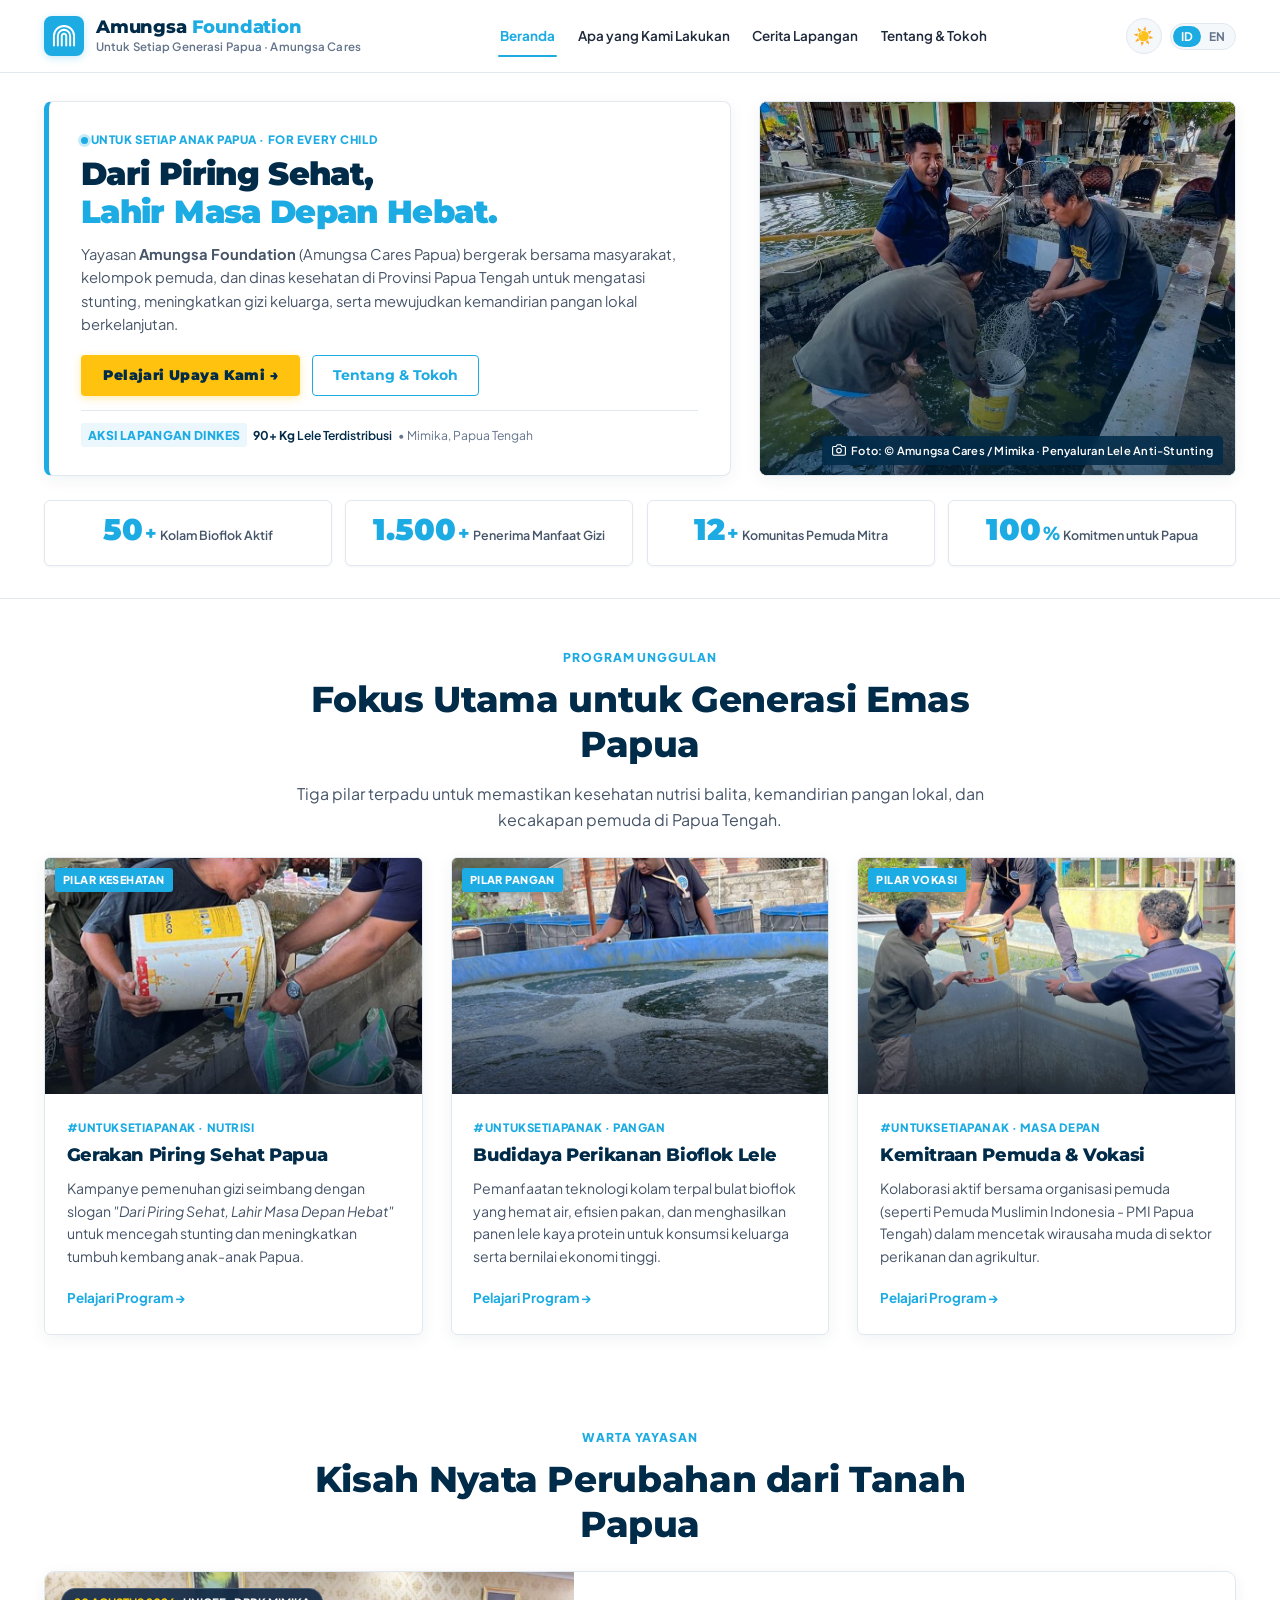
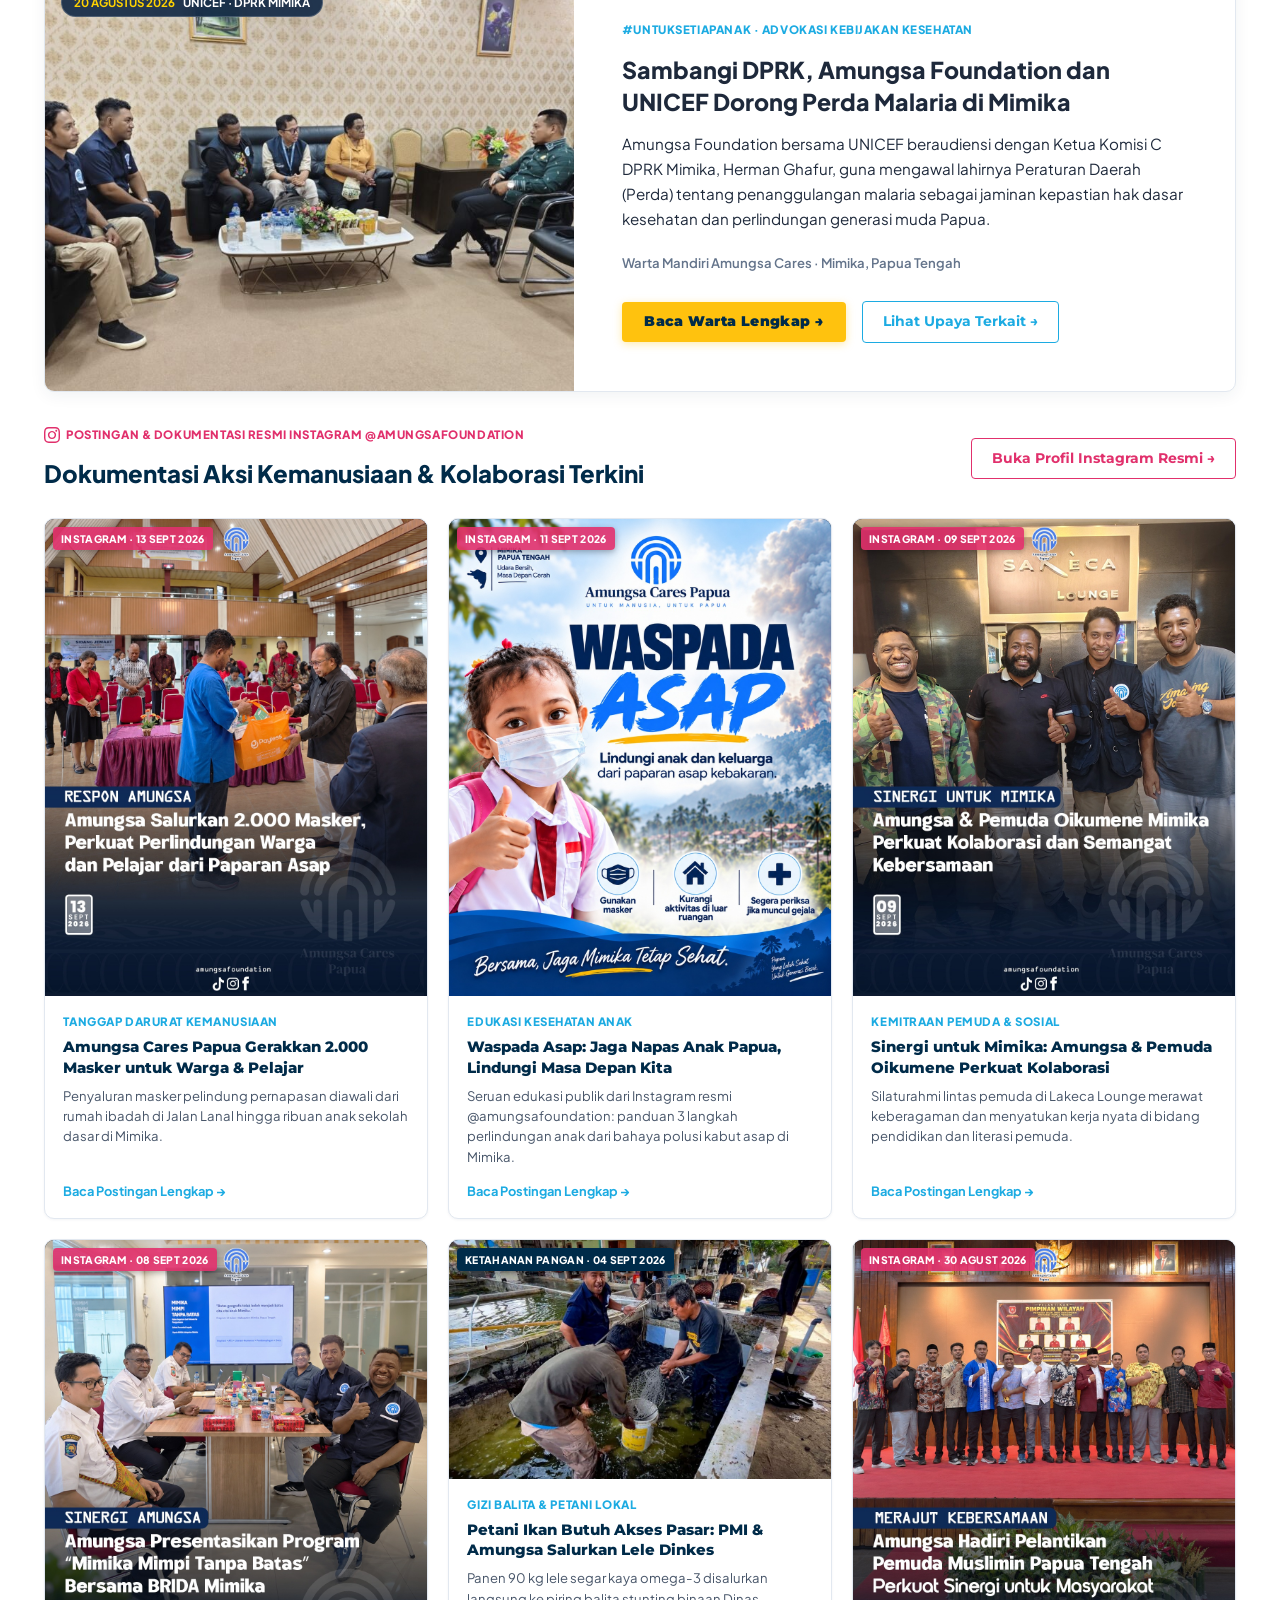
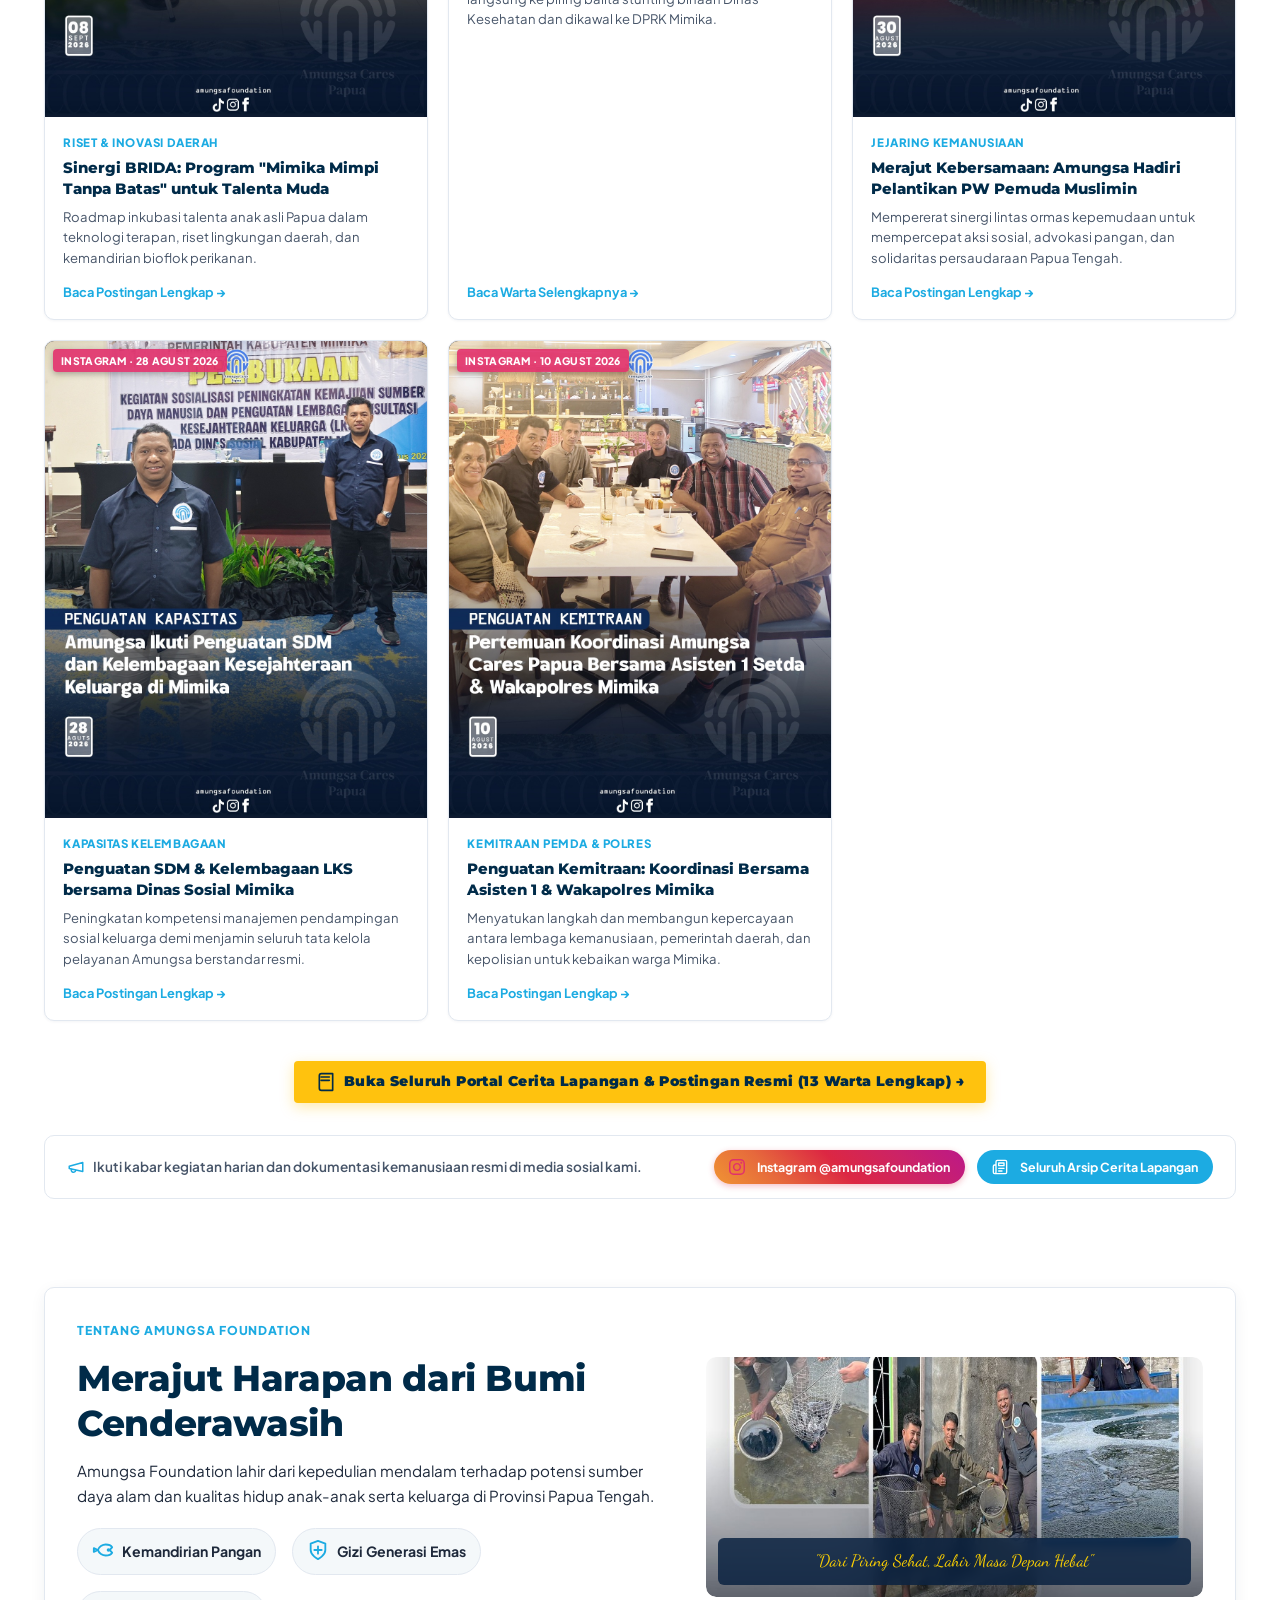
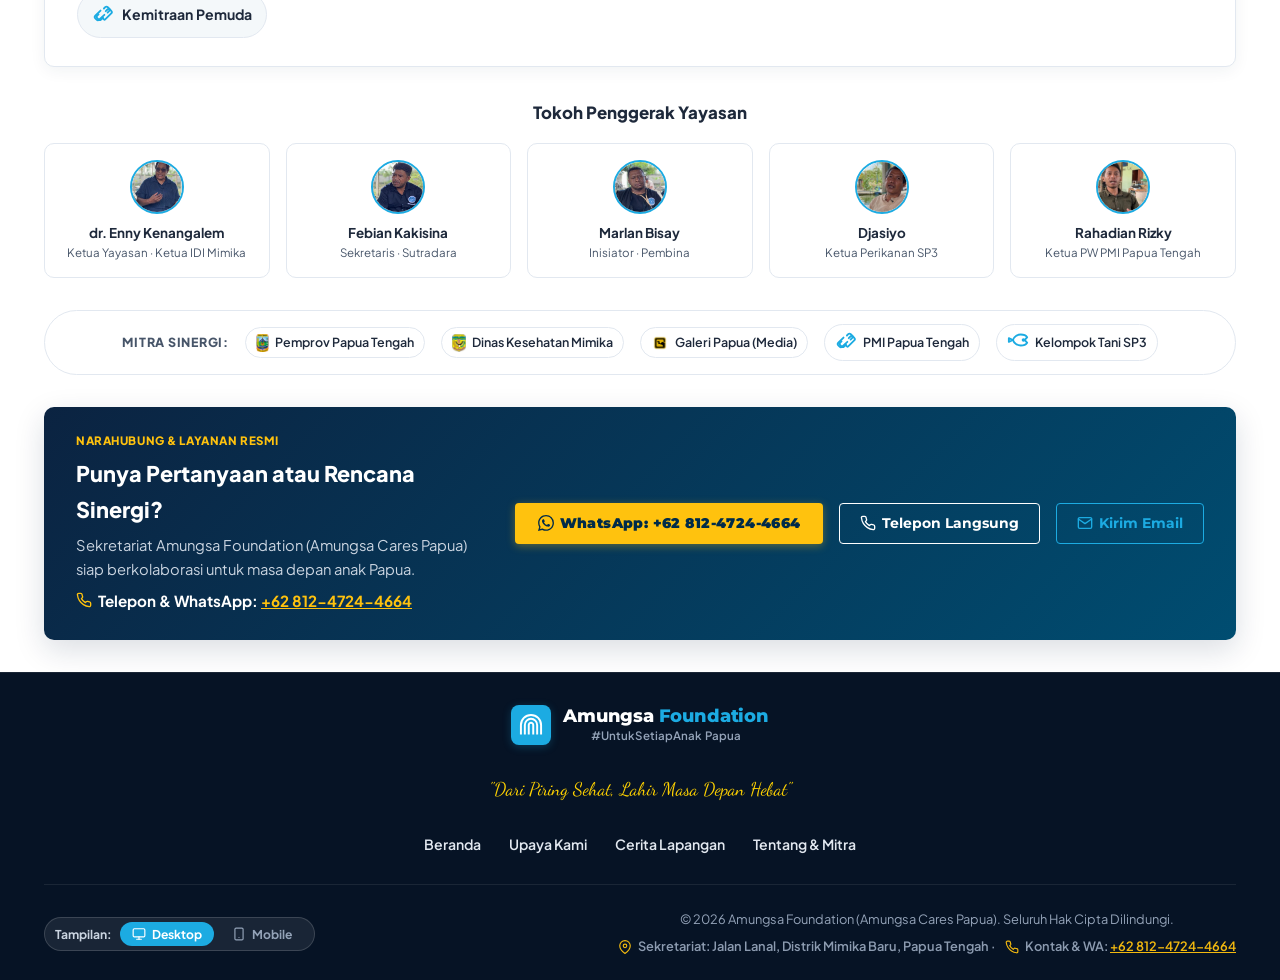
==== commit 7b52967b: "fix(mobile): optimize impact stats counter to balanced 2x2 grid and prevent number/suffix line break" ====
--- a/index.html
+++ b/index.html
@@ -136,13 +136,13 @@
             <div class="strip-num-wrap">
               <span class="stat-number" data-target="1500">1.500</span><span class="stat-suffix">+</span>
             </div>
-            <span class="strip-label" data-i18n="stat_beneficiaries">Balita &amp; Warga Penerima Gizi</span>
+            <span class="strip-label" data-i18n="stat_beneficiaries">Penerima Manfaat Gizi</span>
           </div>
           <div class="impact-strip-card">
             <div class="strip-num-wrap">
               <span class="stat-number" data-target="12">12</span><span class="stat-suffix">+</span>
             </div>
-            <span class="strip-label" data-i18n="stat_youth">Kelompok Pemuda Mitra</span>
+            <span class="strip-label" data-i18n="stat_youth">Komunitas Pemuda Mitra</span>
           </div>
           <div class="impact-strip-card">
             <div class="strip-num-wrap">
@@ -653,10 +653,27 @@
         </p>
       </div>
     </div>
-  </footer>
-
+  <!-- Mobile Bottom App Navigation Bar (Native Mobile Dock) -->
+  <nav class="mobile-bottom-nav" id="mobileBottomNav" aria-label="Navigasi Cepat Ponsel">
+    <a href="index.html#beranda" class="bottom-nav-item active">
+      <svg viewBox="0 0 24 24" fill="none" stroke="currentColor" stroke-width="2" stroke-linecap="round" stroke-linejoin="round"><path d="m3 9 9-7 9 7v11a2 2 0 0 1-2 2H5a2 2 0 0 1-2-2z"/><polyline points="9 22 9 12 15 12 15 22"/></svg>
+      <span>Beranda</span>
+    </a>
+    <a href="berita.html" class="bottom-nav-item">
+      <svg viewBox="0 0 24 24" fill="none" stroke="currentColor" stroke-width="2" stroke-linecap="round" stroke-linejoin="round"><path d="M4 22h16a2 2 0 0 0 2-2V4a2 2 0 0 0-2-2H8a2 2 0 0 0-2 2v16a2 2 0 0 1-2 2Zm0 0a2 2 0 0 1-2-2v-9c0-1.1.9-2 2-2h2"/><path d="M18 14h-8"/><path d="M15 18h-5"/><path d="M10 6h8v4h-8z"/></svg>
+      <span>Warta Liputan</span>
+    </a>
+    <a href="https://www.instagram.com/amungsafoundation/" target="_blank" rel="noopener" class="bottom-nav-item">
+      <svg viewBox="0 0 24 24" fill="currentColor"><path d="M12 2.163c3.204 0 3.584.012 4.85.07 3.252.148 4.771 1.691 4.919 4.919.058 1.265.069 1.645.069 4.849 0 3.205-.012 3.584-.069 4.849-.149 3.225-1.664 4.771-4.919 4.919-1.266.058-1.644.07-4.85.07-3.204 0-3.584-.012-4.849-.07-3.26-.149-4.771-1.699-4.919-4.92-.058-1.265-.07-1.644-.07-4.849 0-3.204.013-3.583.07-4.849.149-3.227 1.664-4.771 4.919-4.919 1.266-.057 1.645-.069 4.849-.069zm0 5.838c-3.403 0-6.162 2.759-6.162 6.162s2.759 6.163 6.162 6.163 6.162-2.759 6.162-6.163c0-3.403-2.759-6.162-6.162-6.162zm0 10.162c-2.209 0-4-1.79-4-4 0-2.209 1.791-4 4-4s4 1.791 4 4c0 2.21-1.791 4-4 4zm6.406-11.845c-.796 0-1.441.645-1.441 1.44s.645 1.44 1.441 1.44c.795 0 1.439-.645 1.439-1.44s-.644-1.44-1.439-1.44z"/></svg>
+      <span>Instagram</span>
+    </a>
+    <a href="https://wa.me/6281247244664?text=Halo%20Sekretariat%20Amungsa%20Foundation,%20kami%20ingin%20berdiskusi%20kemitraan." target="_blank" rel="noopener" class="bottom-nav-item bottom-nav-wa">
+      <svg viewBox="0 0 24 24" fill="currentColor"><path d="M17.472 14.382c-.297-.149-1.758-.867-2.03-.967-.273-.099-.471-.148-.67.15-.197.297-.767.966-.94 1.164-.173.199-.347.223-.644.075-.297-.15-1.255-.463-2.39-1.475-.883-.788-1.48-1.761-1.653-2.059-.173-.297-.018-.458.13-.606.134-.133.298-.347.446-.52.149-.174.198-.298.298-.497.099-.198.05-.371-.025-.52-.075-.149-.669-1.612-.916-2.207-.242-.579-.487-.5-.669-.51-.173-.008-.371-.01-.57-.01-.198 0-.52.074-.792.372-.272.297-1.04 1.016-1.04 2.479 0 1.462 1.065 2.875 1.213 3.074.149.198 2.096 3.2 5.077 4.487.709.306 1.262.489 1.694.625.712.227 1.36.195 1.871.118.571-.085 1.758-.719 2.006-1.413.248-.694.248-1.289.173-1.413-.074-.124-.272-.198-.57-.347m-5.421 7.403h-.004a9.87 9.87 0 01-5.031-1.378l-.361-.214-3.741.982.998-3.648-.235-.374a9.86 9.86 0 01-1.51-5.26c.001-5.45 4.436-9.884 9.888-9.884 2.64 0 5.122 1.03 6.988 2.898a9.825 9.825 0 012.893 6.994c-.003 5.45-4.437 9.884-9.885 9.884m8.413-18.297A11.815 11.815 0 0012.05 0C5.495 0 .16 5.335.157 11.892c0 2.096.547 4.142 1.588 5.945L0 24l6.335-1.662c1.746.952 3.71 1.453 5.711 1.454h.005c6.554 0 11.89-5.335 11.893-11.893a11.82 11.82 0 00-3.48-8.413z"/></svg>
+      <span>WhatsApp</span>
+    </a>
+  </nav>
 
   <script src="articles-data.js?v=4.2"></script>
-  <script src="main.js?v=4.2"></script>
+  <script src="main.js?v=4.3"></script>
 </body>
 </html>
--- a/style.css
+++ b/style.css
@@ -780,7 +780,10 @@
 }
 
 .strip-num-wrap {
-  display: flex;
+  display: inline-flex;
+  flex-direction: row;
+  flex-wrap: nowrap;
+  white-space: nowrap;
   align-items: baseline;
   justify-content: center;
   gap: 2px;
@@ -793,6 +796,8 @@
   font-weight: 900;
   color: var(--color-unicef-blue);
   line-height: 1;
+  display: inline-block;
+  white-space: nowrap;
 }
 
 .impact-strip-card .stat-suffix {
@@ -800,6 +805,8 @@
   font-size: 1.2rem;
   font-weight: 800;
   color: var(--color-unicef-blue);
+  display: inline-block;
+  white-space: nowrap;
 }
 
 .strip-label {
@@ -2422,81 +2429,471 @@
 }
 
 @media (max-width: 768px) {
-  .announcement-text {
-    font-size: 0.76rem;
-  }
+  /* Native Mobile Body & Container */
+  body {
+    padding-bottom: calc(64px + env(safe-area-inset-bottom, 0px)) !important;
+  }
+
+  .container {
+    padding-left: 14px !important;
+    padding-right: 14px !important;
+  }
+
+  .section {
+    padding: 2rem 0 !important;
+  }
+
+  /* Compact Mobile Header (56px) */
+  .navbar {
+    height: 56px !important;
+  }
+
+  .nav-container {
+    height: 56px !important;
+  }
+
+  .brand-logo {
+    gap: 8px !important;
+  }
+
+  .logo-symbol {
+    width: 32px !important;
+    height: 32px !important;
+  }
+
+  .brand-name {
+    font-size: 1.05rem !important;
+  }
+
   .brand-sub {
-    display: none;
-  }
+    display: none !important;
+  }
+
   .mobile-toggle {
-    display: flex;
-  }
+    display: flex !important;
+    flex-direction: column;
+    justify-content: center;
+    align-items: center;
+    gap: 4px;
+    width: 36px;
+    height: 36px;
+    background: rgba(28, 171, 226, 0.08);
+    border: 1px solid var(--color-border);
+    border-radius: var(--radius-sm);
+    cursor: pointer;
+    padding: 0;
+    margin-left: 6px;
+    z-index: 1001;
+  }
+
+  .mobile-toggle span {
+    display: block;
+    width: 18px;
+    height: 2px;
+    background-color: var(--color-unicef-navy);
+    border-radius: 2px;
+    transition: transform 0.2s ease, opacity 0.2s ease;
+  }
+
+  [data-theme="dark"] .mobile-toggle span {
+    background-color: #FFFFFF;
+  }
+
+  .mobile-toggle.active span:nth-child(1) {
+    transform: translateY(6px) rotate(45deg);
+  }
+
+  .mobile-toggle.active span:nth-child(2) {
+    opacity: 0;
+  }
+
+  .mobile-toggle.active span:nth-child(3) {
+    transform: translateY(-6px) rotate(-45deg);
+  }
+
+  /* Slide-down Mobile App Drawer */
   .nav-menu {
-    position: fixed;
-    top: 72px;
-    left: 0;
-    right: 0;
-    background-color: var(--color-bg-surface);
-    border-bottom: 1px solid var(--color-border);
-    flex-direction: column;
-    padding: 1.5rem;
-    gap: 1rem;
-    display: none;
-    box-shadow: 0 10px 30px rgba(0, 0, 0, 0.2);
-  }
+    position: fixed !important;
+    top: 56px !important;
+    left: 0 !important;
+    right: 0 !important;
+    bottom: 0 !important;
+    background-color: rgba(255, 255, 255, 0.98) !important;
+    backdrop-filter: blur(20px) !important;
+    -webkit-backdrop-filter: blur(20px) !important;
+    border-top: 1px solid var(--color-border) !important;
+    flex-direction: column !important;
+    padding: 1.25rem !important;
+    gap: 0.65rem !important;
+    display: none !important;
+    z-index: 999 !important;
+    overflow-y: auto !important;
+  }
+
+  [data-theme="dark"] .nav-menu {
+    background-color: rgba(7, 21, 38, 0.98) !important;
+  }
+
   .nav-menu.open {
-    display: flex;
-  }
+    display: flex !important;
+  }
+
+  .nav-link {
+    font-size: 1rem !important;
+    font-weight: 700 !important;
+    padding: 0.8rem 1rem !important;
+    border-radius: var(--radius-md) !important;
+    border: 1px solid var(--color-border) !important;
+    background: var(--color-bg-card) !important;
+    display: flex !important;
+    align-items: center !important;
+    justify-content: space-between !important;
+    color: var(--color-text-main) !important;
+    text-decoration: none !important;
+  }
+
+  .nav-link.active {
+    background: var(--color-unicef-blue-light) !important;
+    color: var(--color-unicef-blue) !important;
+    border-color: var(--color-unicef-blue) !important;
+  }
+
+  [data-theme="dark"] .nav-link.active {
+    background: rgba(28, 171, 226, 0.15) !important;
+    color: #38bdf8 !important;
+  }
+
+  /* Hero Section on Mobile */
+  .unicef-hero-stage {
+    grid-template-columns: 1fr !important;
+    gap: 1.25rem !important;
+  }
+
   .unicef-hero-media {
-    height: 280px;
-  }
-  .unicef-editorial-card {
-    margin: -40px 1rem 1rem 1rem;
-    padding: 1.5rem;
-  }
-  .unicef-card-title {
-    font-size: 1.65rem;
-  }
-  .ribbon-inner {
-    flex-direction: column;
-    text-align: center;
-    gap: 1rem;
-  }
-  .team-strip-grid {
-    grid-template-columns: repeat(2, 1fr);
-  }
-  .unicef-partner-row {
-    grid-template-columns: repeat(2, 1fr);
-  }
-  .donation-amount-grid {
-    grid-template-columns: 1fr;
-  }
-}
-
-@media (max-width: 580px) {
+    min-height: 220px !important;
+    max-height: 260px !important;
+    border-radius: var(--radius-md) !important;
+  }
+
+  .unicef-hero-editorial {
+    padding: 0.25rem 0 !important;
+  }
+
+  .unicef-hero-title {
+    font-size: 1.65rem !important;
+    line-height: 1.25 !important;
+    margin: 0.6rem 0 !important;
+  }
+
+  .unicef-hero-lead {
+    font-size: 0.94rem !important;
+    line-height: 1.6 !important;
+    margin-bottom: 1.25rem !important;
+  }
+
+  .unicef-hero-actions {
+    flex-direction: column !important;
+    gap: 0.65rem !important;
+  }
+
+  .unicef-hero-actions .btn {
+    width: 100% !important;
+    justify-content: center !important;
+  }
+
+  /* Impact Strip on Mobile: 2x2 balanced counter cards with no-wrap suffix */
   .unicef-impact-strip {
-    grid-template-columns: 1fr;
-  }
-  .unicef-program-grid {
-    grid-template-columns: 1fr;
-  }
-  .impact-numbers-grid {
-    grid-template-columns: 1fr;
-    gap: 1.5rem;
-  }
-  .team-strip-grid {
-    grid-template-columns: 1fr;
-  }
-  .unicef-partner-row {
-    grid-template-columns: 1fr;
-  }
-  .gallery-compact-grid {
-    grid-template-columns: 1fr;
-  }
-  .footer-content {
-    grid-template-columns: 1fr;
-  }
-}
+    grid-template-columns: repeat(2, 1fr) !important;
+    gap: 0.65rem !important;
+    padding: 0.85rem !important;
+    margin-top: 1.15rem !important;
+    background-color: var(--color-bg-surface) !important;
+    border: 1px solid var(--color-border) !important;
+    border-radius: var(--radius-md) !important;
+  }
+
+  .impact-strip-card {
+    padding: 0.75rem 0.5rem !important;
+    background-color: var(--color-bg-card) !important;
+    border: 1px solid var(--color-border) !important;
+    border-radius: 8px !important;
+    display: flex !important;
+    flex-direction: column !important;
+    align-items: center !important;
+    justify-content: center !important;
+    text-align: center !important;
+    min-height: 76px !important;
+  }
+
+  .strip-num-wrap {
+    display: inline-flex !important;
+    flex-direction: row !important;
+    flex-wrap: nowrap !important;
+    white-space: nowrap !important;
+    align-items: baseline !important;
+    justify-content: center !important;
+    gap: 2px !important;
+    margin-bottom: 4px !important;
+  }
+
+  .impact-strip-card .stat-number {
+    font-size: 1.55rem !important;
+    font-weight: 900 !important;
+    line-height: 1 !important;
+    white-space: nowrap !important;
+    display: inline-block !important;
+    letter-spacing: -0.01em !important;
+  }
+
+  .impact-strip-card .stat-suffix {
+    font-size: 1.15rem !important;
+    font-weight: 800 !important;
+    line-height: 1 !important;
+    white-space: nowrap !important;
+    display: inline-block !important;
+  }
+
+  .strip-label {
+    font-size: 0.74rem !important;
+    font-weight: 700 !important;
+    line-height: 1.3 !important;
+    color: var(--color-text-body) !important;
+    display: block !important;
+    text-align: center !important;
+    margin: 0 !important;
+  }
+
+  /* Spotlight Story Card on Mobile */
+  .spotlight-card {
+    grid-template-columns: 1fr !important;
+    border-radius: var(--radius-md) !important;
+  }
+
+  .spotlight-media {
+    min-height: 220px !important;
+    max-height: 250px !important;
+  }
+
+  .spotlight-body {
+    padding: 1.25rem !important;
+  }
+
+  .spotlight-title {
+    font-size: 1.25rem !important;
+    line-height: 1.35 !important;
+  }
+
+  .spotlight-desc {
+    font-size: 0.9rem !important;
+    line-height: 1.55 !important;
+  }
+
+  /* ==========================================================================
+     Galeri Papua Style Horizontal Media-Object News Feed
+     ========================================================================== */
+  .news-sub-grid,
+  .portal-stories-grid,
+  .related-grid {
+    display: flex !important;
+    flex-direction: column !important;
+    gap: 0.75rem !important;
+    margin-top: 1rem !important;
+  }
+
+  /* Horizontal compact card: Thumbnail left, title & meta right */
+  .news-card-compact {
+    display: flex !important;
+    flex-direction: row !important;
+    align-items: stretch !important;
+    padding: 0.65rem !important;
+    gap: 0.75rem !important;
+    background-color: var(--color-bg-card) !important;
+    border: 1px solid var(--color-border) !important;
+    border-radius: var(--radius-md) !important;
+    box-shadow: 0 1px 4px rgba(0, 43, 73, 0.04) !important;
+    min-height: 92px !important;
+    text-decoration: none !important;
+  }
+
+  .news-card-compact:active {
+    transform: scale(0.985);
+    background-color: var(--color-bg-card-hover) !important;
+    border-color: var(--color-unicef-blue) !important;
+  }
+
+  .news-card-thumb,
+  .news-card-compact.is-instagram .news-card-thumb {
+    width: 88px !important;
+    min-width: 88px !important;
+    max-width: 88px !important;
+    height: 88px !important;
+    aspect-ratio: 1 / 1 !important;
+    border-radius: 8px !important;
+    flex-shrink: 0 !important;
+    overflow: hidden !important;
+    position: relative !important;
+  }
+
+  .news-card-thumb img,
+  .news-card-compact.is-instagram .news-card-thumb img {
+    width: 100% !important;
+    height: 100% !important;
+    object-fit: cover !important;
+    border-radius: 8px !important;
+    background: transparent !important;
+  }
+
+  /* Mini Instagram Badge on Thumbnail */
+  .news-card-compact.is-instagram .news-card-thumb::after {
+    content: 'IG';
+    position: absolute;
+    bottom: 3px;
+    right: 3px;
+    background: linear-gradient(45deg, #f09433, #e6683c, #dc2743, #cc2366, #bc1888);
+    color: #FFFFFF;
+    font-size: 0.55rem;
+    font-weight: 800;
+    padding: 1px 4px;
+    border-radius: 3px;
+    letter-spacing: 0.02em;
+    box-shadow: 0 1px 4px rgba(0,0,0,0.4);
+    z-index: 2;
+  }
+
+  .news-card-tag,
+  .news-thumb-tag {
+    display: none !important;
+  }
+
+  .news-card-body,
+  .news-card-info {
+    padding: 0 !important;
+    display: flex !important;
+    flex-direction: column !important;
+    justify-content: center !important;
+    flex-grow: 1 !important;
+    min-width: 0 !important;
+  }
+
+  .news-card-body .unicef-card-kicker,
+  .news-card-info .unicef-card-kicker {
+    font-size: 0.65rem !important;
+    font-weight: 700 !important;
+    color: var(--color-unicef-blue) !important;
+    text-transform: uppercase !important;
+    letter-spacing: 0.02em !important;
+    margin-bottom: 2px !important;
+    white-space: nowrap !important;
+    overflow: hidden !important;
+    text-overflow: ellipsis !important;
+    display: block !important;
+  }
+
+  .news-card-title,
+  .news-card-heading {
+    font-size: 0.88rem !important;
+    font-weight: 700 !important;
+    line-height: 1.35 !important;
+    color: var(--color-unicef-navy) !important;
+    margin-bottom: 4px !important;
+    display: -webkit-box !important;
+    -webkit-line-clamp: 2 !important;
+    -webkit-box-orient: vertical !important;
+    overflow: hidden !important;
+  }
+
+  [data-theme="dark"] .news-card-title,
+  [data-theme="dark"] .news-card-heading {
+    color: #FFFFFF !important;
+  }
+
+  .news-card-desc {
+    display: none !important;
+  }
+
+  .news-card-link,
+  .news-card-action {
+    display: inline-block !important;
+    font-size: 0.72rem !important;
+    font-weight: 600 !important;
+    color: var(--color-unicef-blue) !important;
+    text-decoration: none !important;
+    margin-top: auto !important;
+  }
+
+  /* Social Channels Bar on Mobile */
+  .news-social-bar {
+    flex-direction: column !important;
+    text-align: center !important;
+    gap: 0.75rem !important;
+    padding: 1.15rem !important;
+  }
+
+  .news-social-links {
+    flex-direction: column !important;
+    width: 100% !important;
+    gap: 0.5rem !important;
+  }
+
+  .news-social-links a {
+    width: 100% !important;
+    justify-content: center !important;
+  }
+
+  /* About & Clean Values */
+  .about-clean-box {
+    grid-template-columns: 1fr !important;
+    gap: 1.5rem !important;
+    padding: 1.25rem !important;
+  }
+
+  .about-clean-media {
+    order: -1;
+  }
+
+  .core-values-compact {
+    grid-template-columns: 1fr !important;
+    gap: 0.5rem !important;
+  }
+
+  /* Quick Contact Banner on Mobile */
+  .contact-quick-banner {
+    flex-direction: column !important;
+    gap: 1rem !important;
+    padding: 1.25rem !important;
+    text-align: center !important;
+  }
+
+  .contact-quick-buttons {
+    flex-direction: column !important;
+    width: 100% !important;
+    gap: 0.6rem !important;
+  }
+
+  .contact-quick-buttons .btn {
+    width: 100% !important;
+    justify-content: center !important;
+  }
+
+  /* Footer on Mobile */
+  .footer-content-compact {
+    flex-direction: column !important;
+    text-align: center !important;
+    gap: 1.25rem !important;
+  }
+
+  .footer-nav-links {
+    flex-wrap: wrap !important;
+    justify-content: center !important;
+    gap: 0.85rem !important;
+  }
+
+  .footer-bottom-row {
+    flex-direction: column !important;
+    gap: 0.85rem !important;
+  }
+}
+
 
 /* ==========================================================================
    STREAMLINED UNICEF 5-BLOCK HOME LAYOUT
@@ -3348,4 +3745,71 @@
   margin-right: 6px;
 }
 
-
+/* ==========================================================================
+   Mobile Bottom App Dock (Native Mobile Navigation Bar)
+   ========================================================================== */
+.mobile-bottom-nav {
+  display: none;
+}
+
+@media (max-width: 768px) {
+  .mobile-bottom-nav {
+    display: flex !important;
+    position: fixed !important;
+    bottom: 0 !important;
+    left: 0 !important;
+    right: 0 !important;
+    height: 56px !important;
+    padding-bottom: env(safe-area-inset-bottom, 0px) !important;
+    background: rgba(255, 255, 255, 0.96) !important;
+    backdrop-filter: blur(16px) !important;
+    -webkit-backdrop-filter: blur(16px) !important;
+    border-top: 1px solid var(--color-border) !important;
+    z-index: 9999 !important;
+    justify-content: space-around !important;
+    align-items: center !important;
+    box-shadow: 0 -4px 16px rgba(0, 43, 73, 0.08) !important;
+  }
+
+  [data-theme="dark"] .mobile-bottom-nav {
+    background: rgba(12, 30, 52, 0.96) !important;
+    border-top-color: rgba(255, 255, 255, 0.12) !important;
+    box-shadow: 0 -4px 20px rgba(0, 0, 0, 0.4) !important;
+  }
+
+  .bottom-nav-item {
+    display: flex !important;
+    flex-direction: column !important;
+    align-items: center !important;
+    justify-content: center !important;
+    gap: 3px !important;
+    color: var(--color-text-subtle) !important;
+    text-decoration: none !important;
+    font-size: 0.68rem !important;
+    font-weight: 700 !important;
+    flex: 1 !important;
+    height: 100% !important;
+    transition: color 0.2s ease, transform 0.15s ease !important;
+  }
+
+  .bottom-nav-item:active {
+    transform: scale(0.92) !important;
+  }
+
+  .bottom-nav-item svg {
+    width: 20px !important;
+    height: 20px !important;
+    transition: transform 0.2s ease !important;
+  }
+
+  .bottom-nav-item.active {
+    color: var(--color-unicef-blue) !important;
+  }
+
+  .bottom-nav-item.bottom-nav-wa {
+    color: #25D366 !important;
+  }
+}
+
+
+
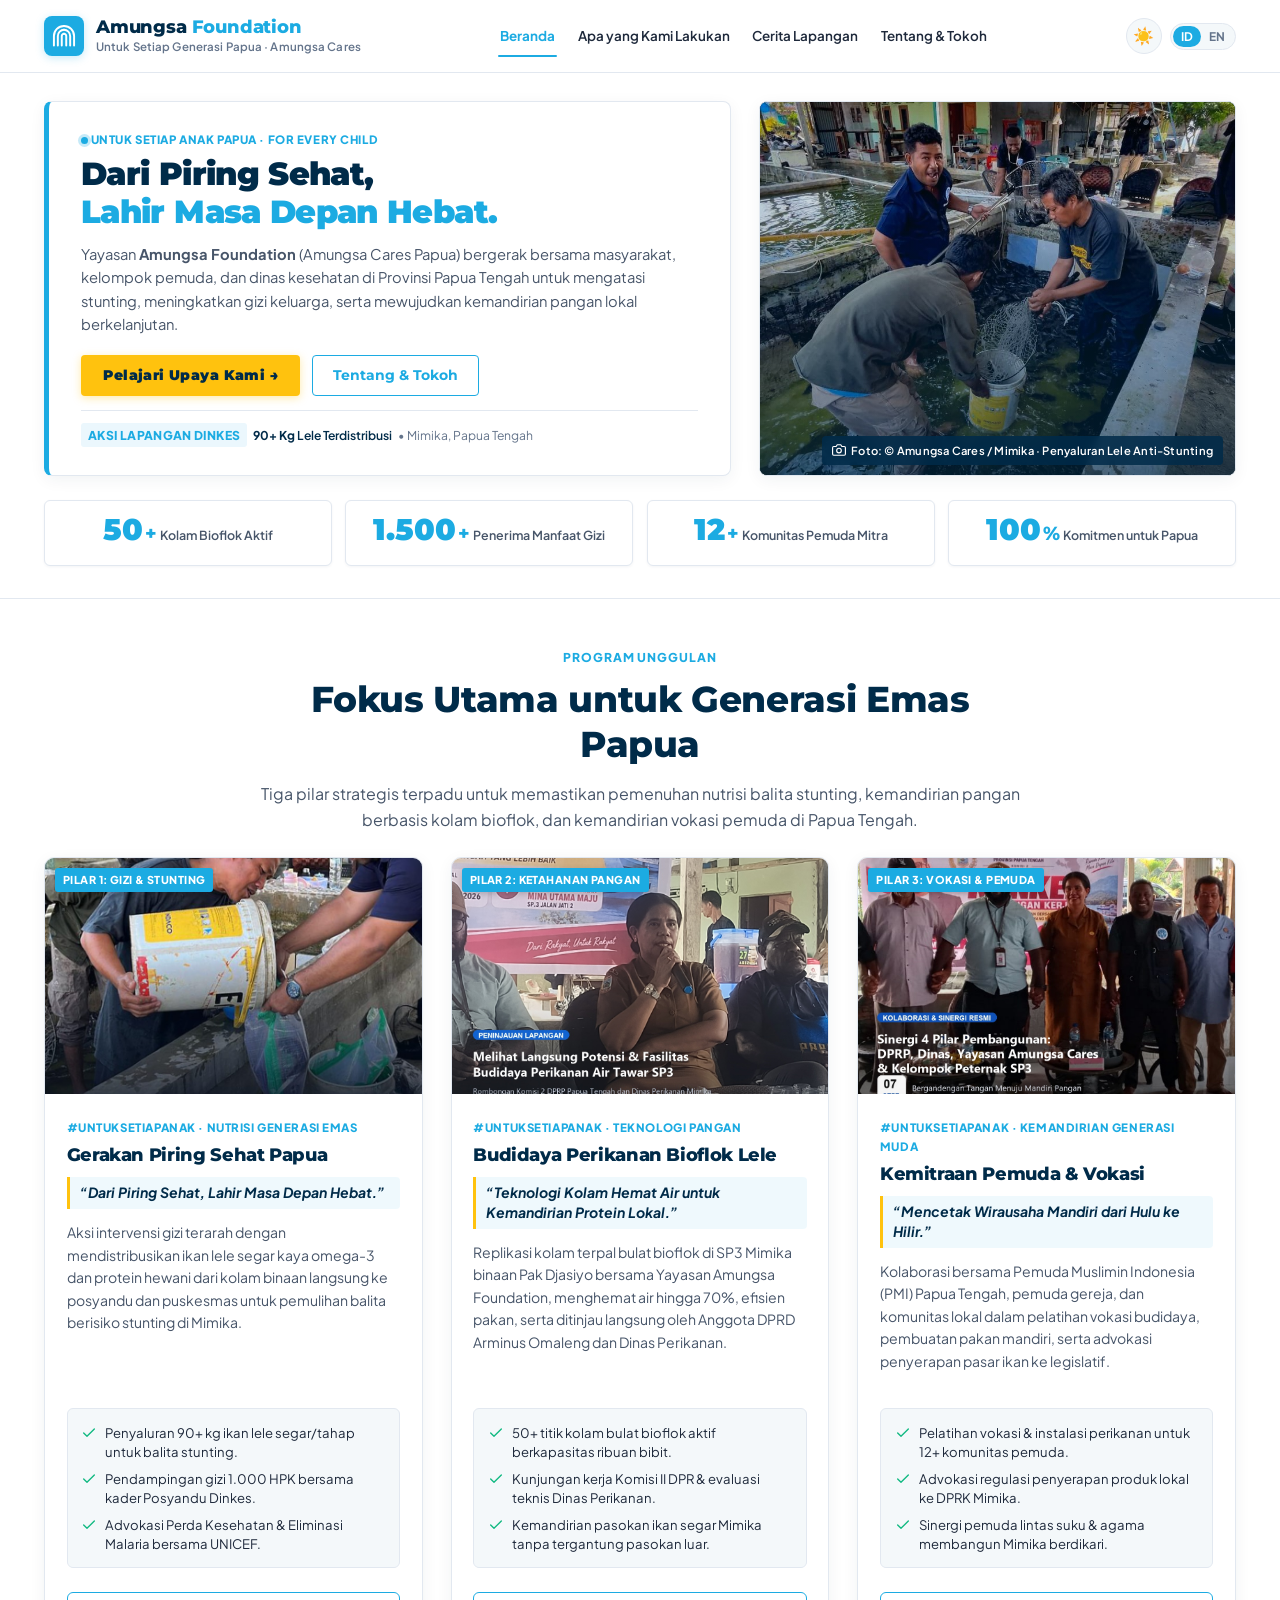
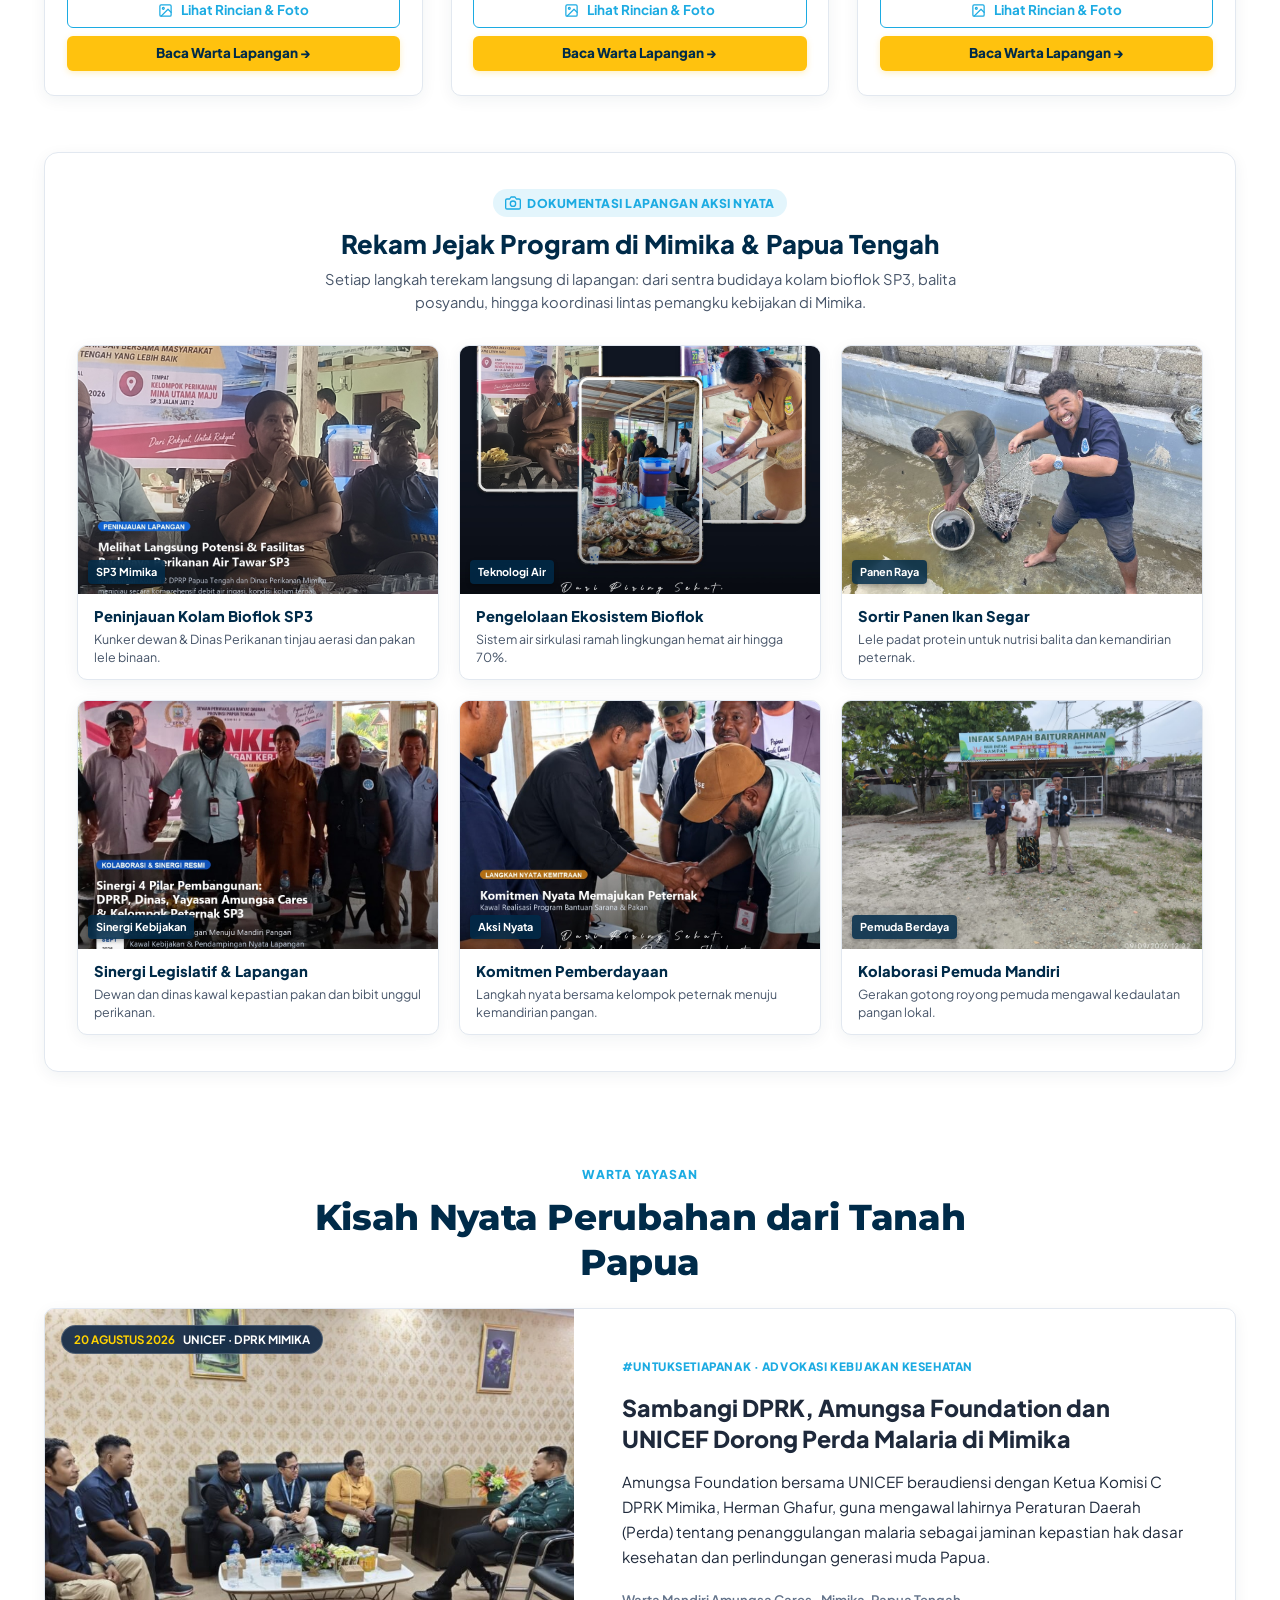
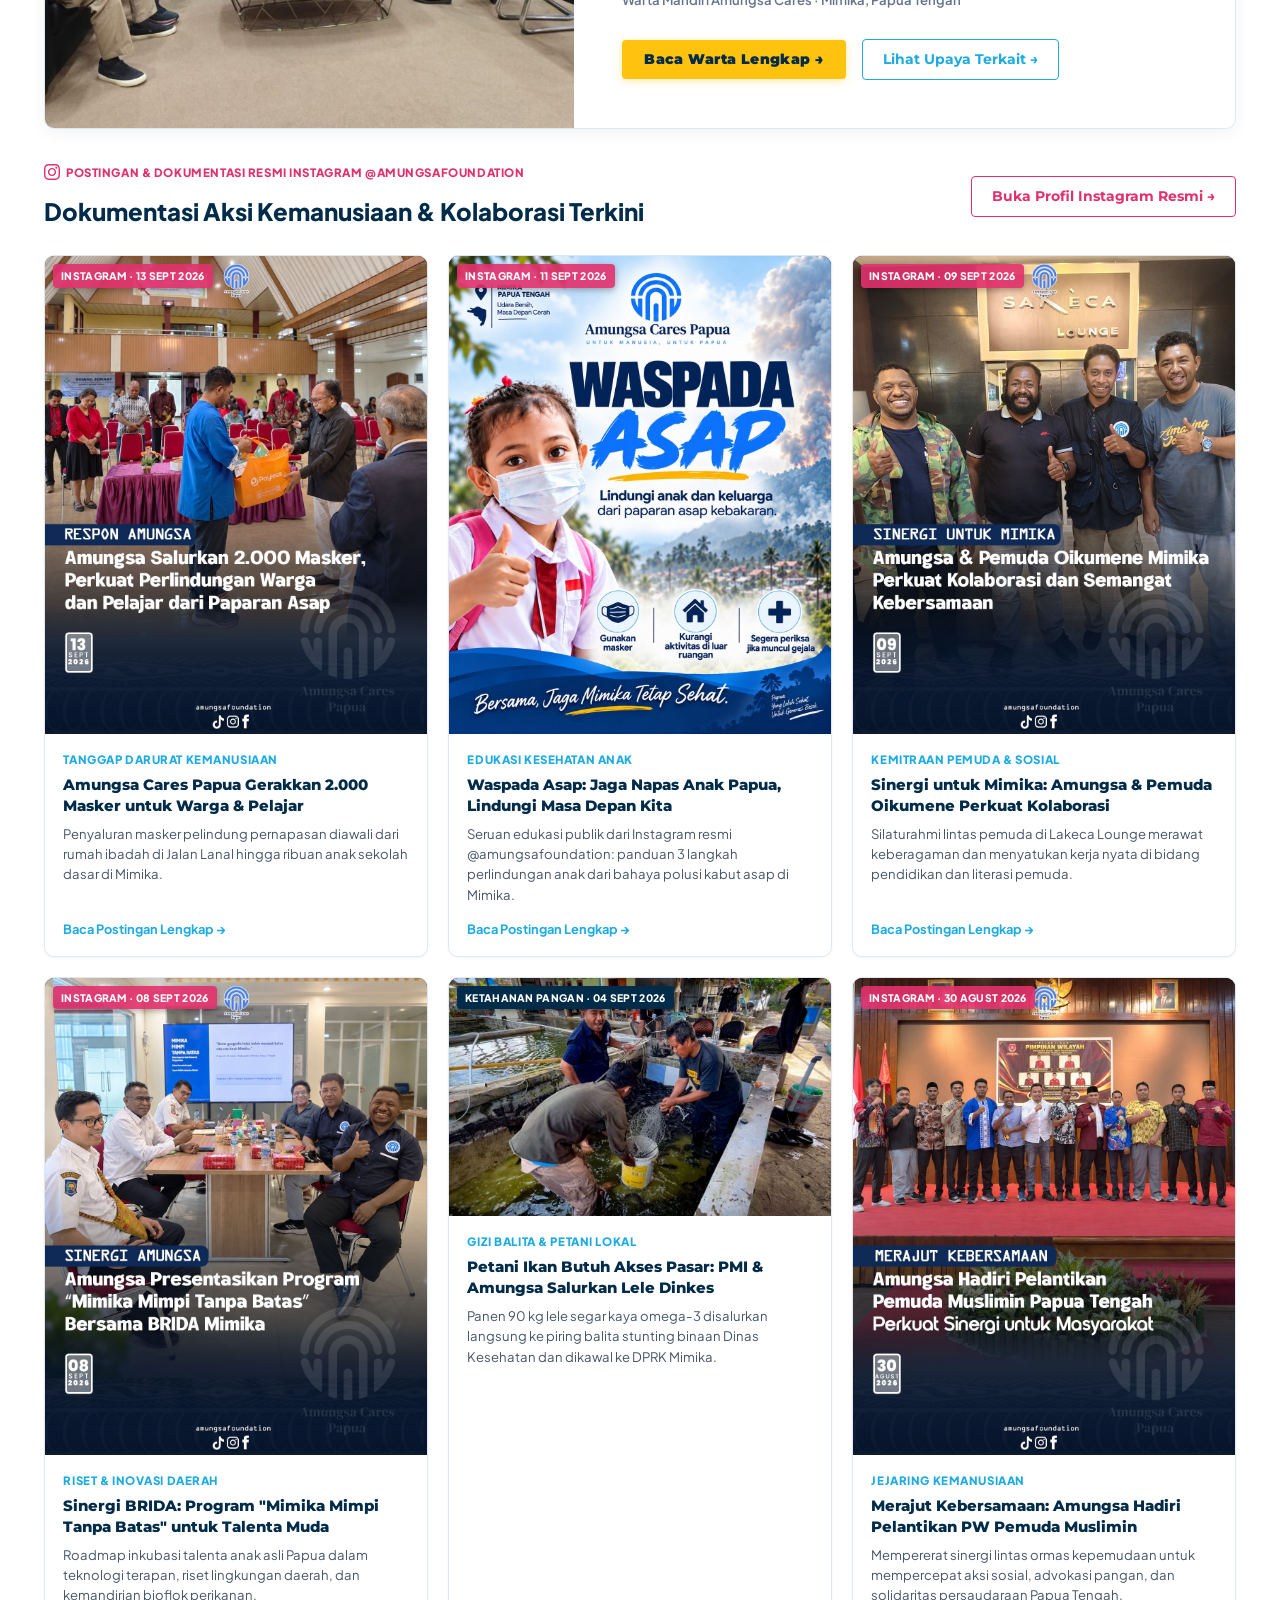
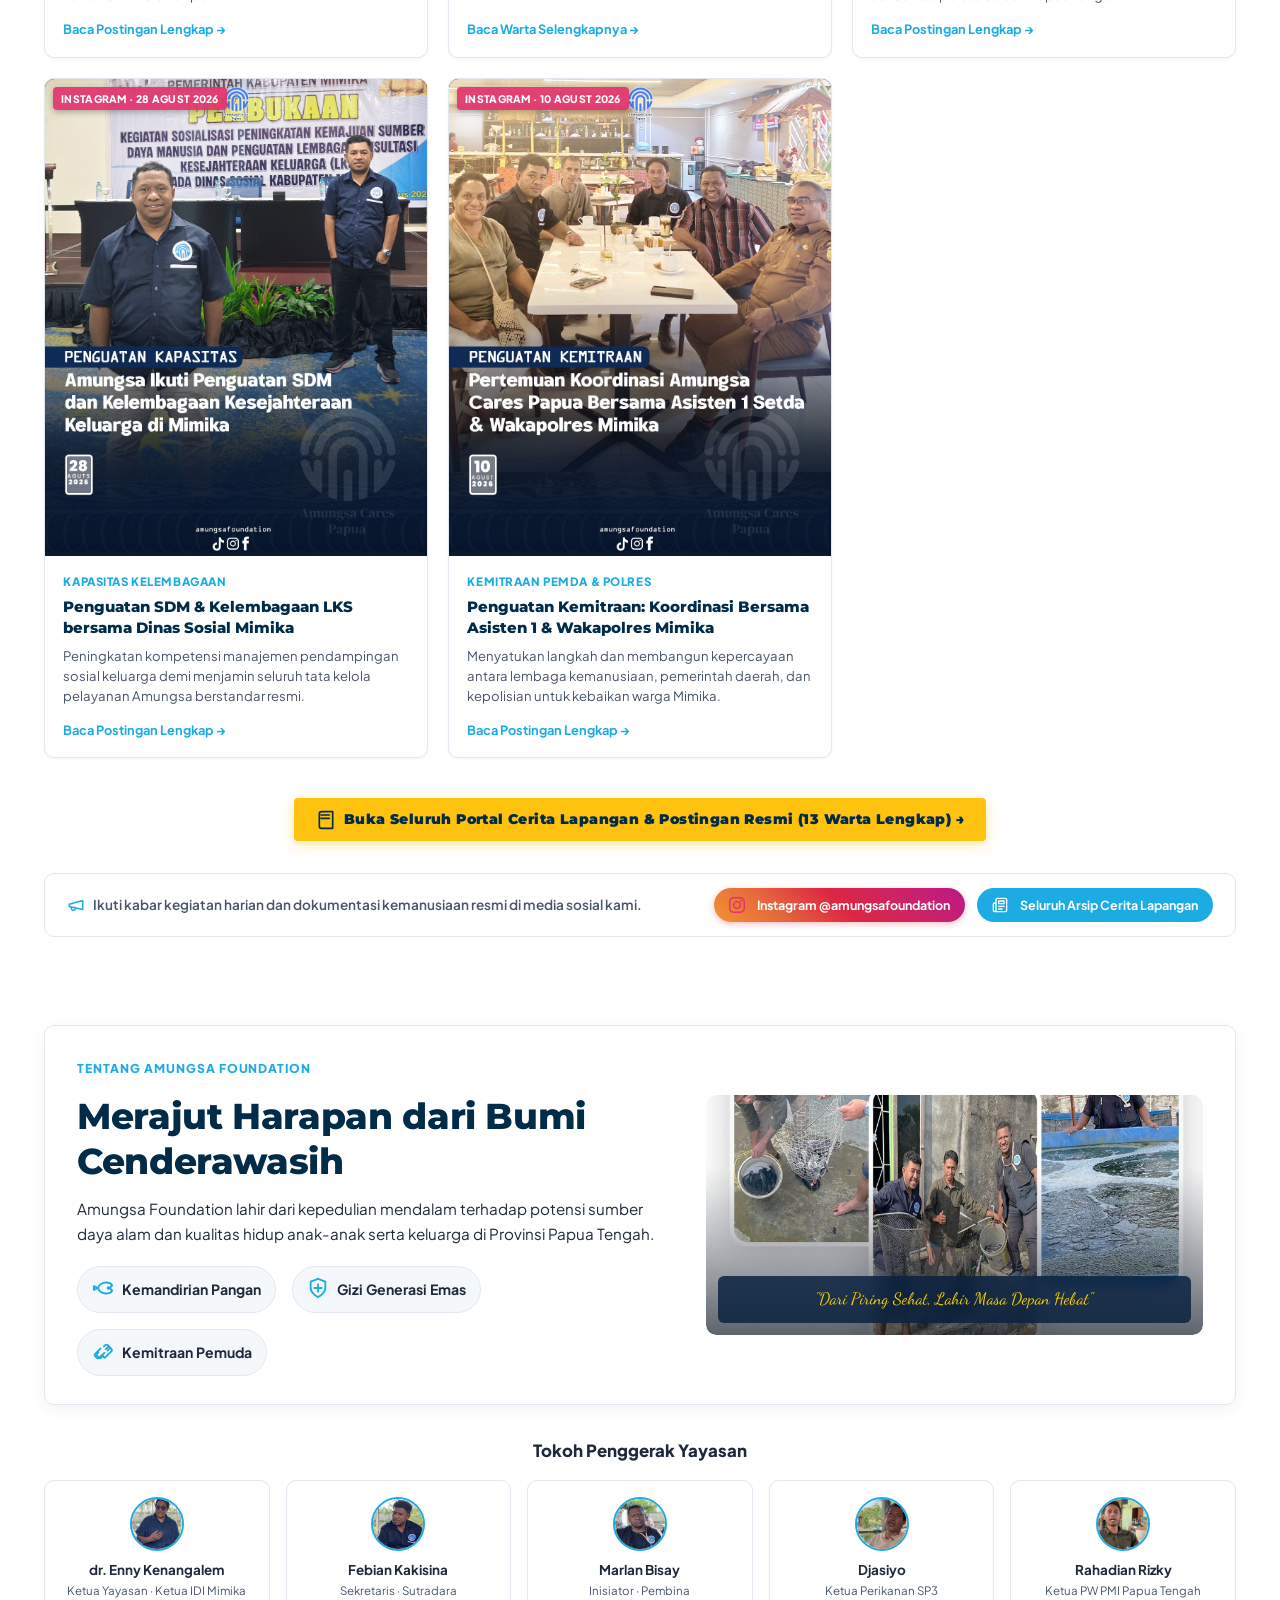
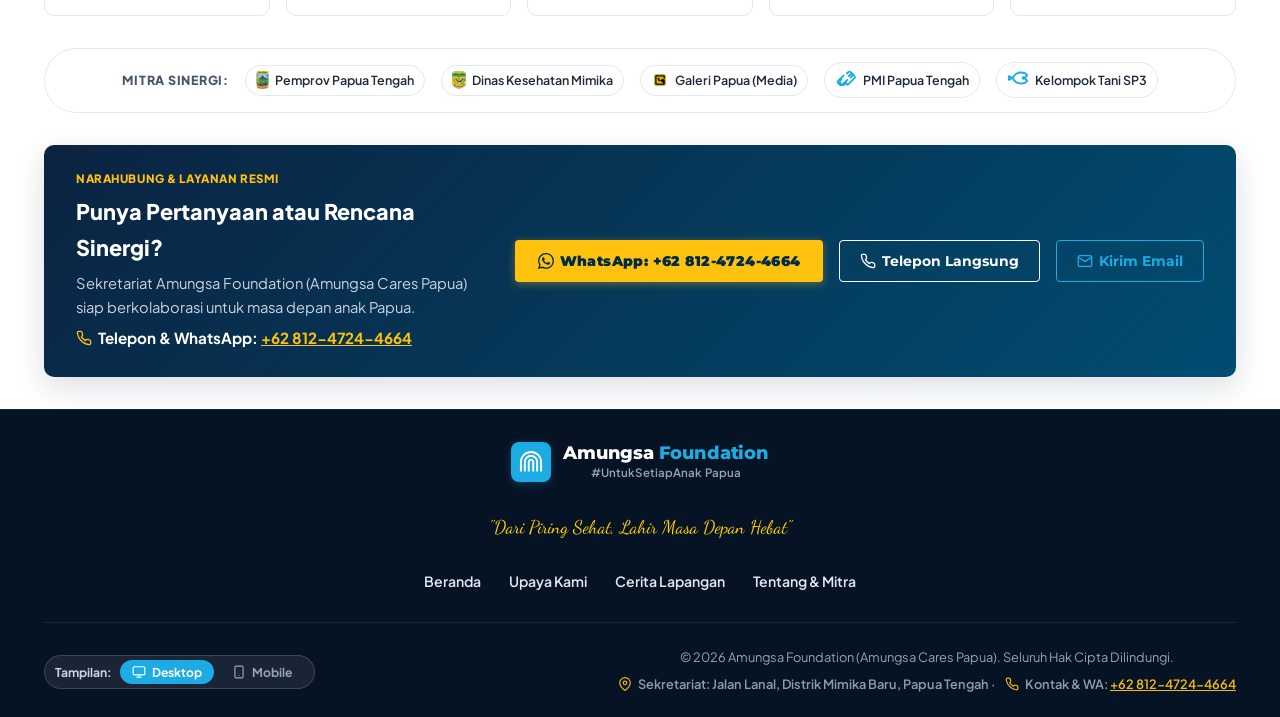
==== commit 6ed4f595: "feat: perbaiki dan perkaya menu Fokus Utama Generasi Emas Papua dengan foto kegiatan autentik dari f" ====
--- a/index.html
+++ b/index.html
@@ -154,65 +154,252 @@
       </div>
     </section>
 
-    <!-- BLOK 2: UPAYA KAMI (3 PILAR FOKUS RINGKAS) -->
+    <!-- BLOK 2: UPAYA KAMI (3 PILAR FOKUS UTAMA & DOKUMENTASI LAPANGAN) -->
     <section class="section section-program" id="upaya">
       <div class="container">
         <div class="section-header text-center">
-          <span class="section-tag" data-i18n="program_tag">Upaya Kami</span>
+          <span class="section-tag" data-i18n="program_tag">Program Unggulan &amp; Aksi Nyata</span>
           <h2 class="section-title">Fokus Utama untuk Generasi Emas Papua</h2>
           <p class="section-subtitle">
-            Tiga pilar terpadu untuk memastikan kesehatan nutrisi balita, kemandirian pangan lokal, dan kecakapan pemuda di Papua Tengah.
+            Tiga pilar strategis terpadu untuk memastikan pemenuhan nutrisi balita stunting, kemandirian pangan berbasis kolam bioflok, dan kemandirian vokasi pemuda di Papua Tengah.
           </p>
         </div>
 
         <div class="unicef-program-grid unicef-program-grid-3">
           <!-- Pillar 1: Health & Nutrition -->
-          <article class="unicef-program-card">
+          <article class="unicef-program-card program-card-rich">
             <div class="unicef-card-media">
-              <img src="images/amungsa-panen-lele.jpg" alt="Gerakan Piring Sehat Papua" class="unicef-card-img">
-              <span class="unicef-media-tag" data-i18n="prog_2_pill">Gizi &amp; Kesehatan</span>
+              <img src="images/amungsa-panen-lele.jpg" alt="Gerakan Piring Sehat Papua - Penyaluran Lele Bergizi" class="unicef-card-img">
+              <span class="unicef-media-tag">Pilar 1: Gizi &amp; Stunting</span>
             </div>
             <div class="unicef-card-body">
-              <span class="unicef-card-kicker">#UntukSetiapAnak &middot; Nutrisi</span>
-              <h3 class="unicef-card-title" data-i18n="prog_2_title">Gerakan Piring Sehat Papua</h3>
-              <p class="unicef-card-snippet" data-i18n="prog_2_desc">
-                Kampanye gizi seimbang balita dengan slogan <em>"Dari Piring Sehat, Lahir Masa Depan Hebat"</em> guna mencegah dan menekan angka stunting anak melalui asupan protein ikan segar.
+              <span class="unicef-card-kicker">#UntukSetiapAnak &middot; Nutrisi Generasi Emas</span>
+              <h3 class="unicef-card-title">Gerakan Piring Sehat Papua</h3>
+              <div class="program-quote-highlight">
+                &ldquo;Dari Piring Sehat, Lahir Masa Depan Hebat.&rdquo;
+              </div>
+              <p class="unicef-card-snippet">
+                Aksi intervensi gizi terarah dengan mendistribusikan ikan lele segar kaya omega-3 dan protein hewani dari kolam binaan langsung ke posyandu dan puskesmas untuk pemulihan balita berisiko stunting di Mimika.
               </p>
-              <a href="#tentang" class="unicef-card-link">Pelajari Program &rarr;</a>
+              
+              <div class="program-highlights-list">
+                <div class="program-highlight-item">
+                  <svg class="icon-svg icon-svg-stroke highlight-check-icon" viewBox="0 0 24 24" width="16" height="16"><polyline points="20 6 9 17 4 12"/></svg>
+                  <span>Penyaluran 90+ kg ikan lele segar/tahap untuk balita stunting.</span>
+                </div>
+                <div class="program-highlight-item">
+                  <svg class="icon-svg icon-svg-stroke highlight-check-icon" viewBox="0 0 24 24" width="16" height="16"><polyline points="20 6 9 17 4 12"/></svg>
+                  <span>Pendampingan gizi 1.000 HPK bersama kader Posyandu Dinkes.</span>
+                </div>
+                <div class="program-highlight-item">
+                  <svg class="icon-svg icon-svg-stroke highlight-check-icon" viewBox="0 0 24 24" width="16" height="16"><polyline points="20 6 9 17 4 12"/></svg>
+                  <span>Advokasi Perda Kesehatan &amp; Eliminasi Malaria bersama UNICEF.</span>
+                </div>
+              </div>
+
+              <div class="program-card-actions">
+                <button type="button" class="btn btn-outline-program btn-open-program-modal" data-pillar="gizi">
+                  <svg class="icon-svg icon-svg-stroke" viewBox="0 0 24 24" width="15" height="15"><rect x="3" y="3" width="18" height="18" rx="2" ry="2"/><circle cx="8.5" cy="8.5" r="1.5"/><polyline points="21 15 16 10 5 21"/></svg>
+                  <span>Lihat Rincian &amp; Foto</span>
+                </button>
+                <a href="berita.html?id=penyaluran-lele-stunting-dinkes-mimika" class="btn btn-primary-program">
+                  <span>Baca Warta Lapangan &rarr;</span>
+                </a>
+              </div>
             </div>
           </article>
 
           <!-- Pillar 2: Sustainable Food Security -->
-          <article class="unicef-program-card">
+          <article class="unicef-program-card program-card-rich">
             <div class="unicef-card-media">
-              <img src="images/amungsa-kolam-bioflok.jpg" alt="Bioflok Lele Amungsa Foundation" class="unicef-card-img">
-              <span class="unicef-media-tag" data-i18n="prog_1_pill">Ketahanan Pangan</span>
+              <img src="images/program/03_PENINJAUAN_KOLAM_PANORAMA.jpg" alt="Peninjauan Kolam Bioflok Lele SP3 Mimika" class="unicef-card-img">
+              <span class="unicef-media-tag">Pilar 2: Ketahanan Pangan</span>
             </div>
             <div class="unicef-card-body">
-              <span class="unicef-card-kicker">#UntukSetiapAnak &middot; Pangan</span>
-              <h3 class="unicef-card-title" data-i18n="prog_1_title">Budidaya Perikanan Bioflok Lele</h3>
-              <p class="unicef-card-snippet" data-i18n="prog_1_desc">
-                Pemanfaatan teknologi kolam bulat bioflok yang hemat air dan efisien pakan untuk memproduksi protein hewani bergizi tinggi dan bernilai ekonomi bagi keluarga.
+              <span class="unicef-card-kicker">#UntukSetiapAnak &middot; Teknologi Pangan</span>
+              <h3 class="unicef-card-title">Budidaya Perikanan Bioflok Lele</h3>
+              <div class="program-quote-highlight">
+                &ldquo;Teknologi Kolam Hemat Air untuk Kemandirian Protein Lokal.&rdquo;
+              </div>
+              <p class="unicef-card-snippet">
+                Replikasi kolam terpal bulat bioflok di SP3 Mimika binaan Pak Djasiyo bersama Yayasan Amungsa Foundation, menghemat air hingga 70%, efisien pakan, serta ditinjau langsung oleh Anggota DPRD Arminus Omaleng dan Dinas Perikanan.
               </p>
-              <a href="#tentang" class="unicef-card-link">Pelajari Program &rarr;</a>
+
+              <div class="program-highlights-list">
+                <div class="program-highlight-item">
+                  <svg class="icon-svg icon-svg-stroke highlight-check-icon" viewBox="0 0 24 24" width="16" height="16"><polyline points="20 6 9 17 4 12"/></svg>
+                  <span>50+ titik kolam bulat bioflok aktif berkapasitas ribuan bibit.</span>
+                </div>
+                <div class="program-highlight-item">
+                  <svg class="icon-svg icon-svg-stroke highlight-check-icon" viewBox="0 0 24 24" width="16" height="16"><polyline points="20 6 9 17 4 12"/></svg>
+                  <span>Kunjungan kerja Komisi II DPR &amp; evaluasi teknis Dinas Perikanan.</span>
+                </div>
+                <div class="program-highlight-item">
+                  <svg class="icon-svg icon-svg-stroke highlight-check-icon" viewBox="0 0 24 24" width="16" height="16"><polyline points="20 6 9 17 4 12"/></svg>
+                  <span>Kemandirian pasokan ikan segar Mimika tanpa tergantung pasokan luar.</span>
+                </div>
+              </div>
+
+              <div class="program-card-actions">
+                <button type="button" class="btn btn-outline-program btn-open-program-modal" data-pillar="bioflok">
+                  <svg class="icon-svg icon-svg-stroke" viewBox="0 0 24 24" width="15" height="15"><rect x="3" y="3" width="18" height="18" rx="2" ry="2"/><circle cx="8.5" cy="8.5" r="1.5"/><polyline points="21 15 16 10 5 21"/></svg>
+                  <span>Lihat Rincian &amp; Foto</span>
+                </button>
+                <a href="berita.html?id=kunker-dpr-papua-tengah-dinas-perikanan-sp3" class="btn btn-primary-program">
+                  <span>Baca Warta Lapangan &rarr;</span>
+                </a>
+              </div>
             </div>
           </article>
 
           <!-- Pillar 3: Youth Skills & Empowerment -->
-          <article class="unicef-program-card">
+          <article class="unicef-program-card program-card-rich">
             <div class="unicef-card-media">
-              <img src="images/amungsa-tim-lapangan.jpg" alt="Kemitraan Pemuda Papua Tengah" class="unicef-card-img">
-              <span class="unicef-media-tag" data-i18n="prog_3_pill">Vokasi &amp; Pemuda</span>
+              <img src="images/program/08_FOTO_BERSAMA_YAYASAN_DEWAN_DINAS.jpg" alt="Kemitraan Pemuda & Vokasi Amungsa Foundation" class="unicef-card-img">
+              <span class="unicef-media-tag">Pilar 3: Vokasi &amp; Pemuda</span>
             </div>
             <div class="unicef-card-body">
-              <span class="unicef-card-kicker">#UntukSetiapAnak &middot; Masa Depan</span>
-              <h3 class="unicef-card-title" data-i18n="prog_3_title">Kemitraan Pemuda &amp; Vokasi</h3>
-              <p class="unicef-card-snippet" data-i18n="prog_3_desc">
-                Kolaborasi aktif bersama Pemuda Muslimin Indonesia (PMI) Papua Tengah dalam mencetak wirausaha muda mandiri di sektor perikanan air tawar dan agrikultur.
+              <span class="unicef-card-kicker">#UntukSetiapAnak &middot; Kemandirian Generasi Muda</span>
+              <h3 class="unicef-card-title">Kemitraan Pemuda &amp; Vokasi</h3>
+              <div class="program-quote-highlight">
+                &ldquo;Mencetak Wirausaha Mandiri dari Hulu ke Hilir.&rdquo;
+              </div>
+              <p class="unicef-card-snippet">
+                Kolaborasi bersama Pemuda Muslimin Indonesia (PMI) Papua Tengah, pemuda gereja, dan komunitas lokal dalam pelatihan vokasi budidaya, pembuatan pakan mandiri, serta advokasi penyerapan pasar ikan ke legislatif.
               </p>
-              <a href="#tentang" class="unicef-card-link">Pelajari Program &rarr;</a>
+
+              <div class="program-highlights-list">
+                <div class="program-highlight-item">
+                  <svg class="icon-svg icon-svg-stroke highlight-check-icon" viewBox="0 0 24 24" width="16" height="16"><polyline points="20 6 9 17 4 12"/></svg>
+                  <span>Pelatihan vokasi &amp; instalasi perikanan untuk 12+ komunitas pemuda.</span>
+                </div>
+                <div class="program-highlight-item">
+                  <svg class="icon-svg icon-svg-stroke highlight-check-icon" viewBox="0 0 24 24" width="16" height="16"><polyline points="20 6 9 17 4 12"/></svg>
+                  <span>Advokasi regulasi penyerapan produk lokal ke DPRK Mimika.</span>
+                </div>
+                <div class="program-highlight-item">
+                  <svg class="icon-svg icon-svg-stroke highlight-check-icon" viewBox="0 0 24 24" width="16" height="16"><polyline points="20 6 9 17 4 12"/></svg>
+                  <span>Sinergi pemuda lintas suku &amp; agama membangun Mimika berdikari.</span>
+                </div>
+              </div>
+
+              <div class="program-card-actions">
+                <button type="button" class="btn btn-outline-program btn-open-program-modal" data-pillar="pemuda">
+                  <svg class="icon-svg icon-svg-stroke" viewBox="0 0 24 24" width="15" height="15"><rect x="3" y="3" width="18" height="18" rx="2" ry="2"/><circle cx="8.5" cy="8.5" r="1.5"/><polyline points="21 15 16 10 5 21"/></svg>
+                  <span>Lihat Rincian &amp; Foto</span>
+                </button>
+                <a href="berita.html?id=sinergi-pmi-amungsa-pasar-ikan-lokal" class="btn btn-primary-program">
+                  <span>Baca Warta Lapangan &rarr;</span>
+                </a>
+              </div>
             </div>
           </article>
+        </div>
+
+        <!-- DOKUMENTASI FOTO AKSI LAPANGAN NYATA -->
+        <div class="program-photo-showcase-wrap">
+          <div class="showcase-header">
+            <div class="showcase-badge">
+              <svg class="icon-svg icon-svg-stroke" viewBox="0 0 24 24" width="16" height="16"><path d="M23 19a2 2 0 0 1-2 2H3a2 2 0 0 1-2-2V8a2 2 0 0 1 2-2h4l2-3h6l2 3h4a2 2 0 0 1 2 2z"/><circle cx="12" cy="13" r="4"/></svg>
+              <span>Dokumentasi Lapangan Aksi Nyata</span>
+            </div>
+            <h3 class="showcase-title">Rekam Jejak Program di Mimika &amp; Papua Tengah</h3>
+            <p class="showcase-subtitle">
+              Setiap langkah terekam langsung di lapangan: dari sentra budidaya kolam bioflok SP3, balita posyandu, hingga koordinasi lintas pemangku kebijakan di Mimika.
+            </p>
+          </div>
+
+          <div class="program-photo-grid">
+            <!-- Photo 1: Peninjauan Kolam Panorama -->
+            <div class="program-photo-card" data-zoom-src="images/program/03_PENINJAUAN_KOLAM_PANORAMA.jpg" data-zoom-caption="Peninjauan sentra budidaya kolam bioflok di SP3 Timika bersama Anggota DPRD Mimika Arminus Omaleng, Dinas Perikanan, dan tim Yayasan Amungsa Foundation.">
+              <div class="photo-card-img-wrap">
+                <img src="images/program/03_PENINJAUAN_KOLAM_PANORAMA.jpg" alt="Peninjauan Kolam Bioflok SP3 Mimika" loading="lazy">
+                <span class="photo-card-zoom-icon">
+                  <svg class="icon-svg icon-svg-stroke" viewBox="0 0 24 24" width="16" height="16"><circle cx="11" cy="11" r="8"/><line x1="21" y1="21" x2="16.65" y2="16.65"/><line x1="11" y1="8" x2="11" y2="14"/><line x1="8" y1="11" x2="14" y2="11"/></svg>
+                </span>
+                <span class="photo-card-tag">SP3 Mimika</span>
+              </div>
+              <div class="photo-card-caption">
+                <strong>Peninjauan Kolam Bioflok SP3</strong>
+                <p>Kunker dewan &amp; Dinas Perikanan tinjau aerasi dan pakan lele binaan.</p>
+              </div>
+            </div>
+
+            <!-- Photo 2: Kolase Budidaya -->
+            <div class="program-photo-card" data-zoom-src="images/program/02_KOLASE_3FOTO_BUDIDAYA.jpg" data-zoom-caption="Aktivitas teknis budidaya bioflok: pemeriksaan kualitas air, pemberian pakan berprotein, dan penyortiran benih lele sehat.">
+              <div class="photo-card-img-wrap">
+                <img src="images/program/02_KOLASE_3FOTO_BUDIDAYA.jpg" alt="Teknis Budidaya Bioflok" loading="lazy">
+                <span class="photo-card-zoom-icon">
+                  <svg class="icon-svg icon-svg-stroke" viewBox="0 0 24 24" width="16" height="16"><circle cx="11" cy="11" r="8"/><line x1="21" y1="21" x2="16.65" y2="16.65"/><line x1="11" y1="8" x2="11" y2="14"/><line x1="8" y1="11" x2="14" y2="11"/></svg>
+                </span>
+                <span class="photo-card-tag">Teknologi Air</span>
+              </div>
+              <div class="photo-card-caption">
+                <strong>Pengelolaan Ekosistem Bioflok</strong>
+                <p>Sistem air sirkulasi ramah lingkungan hemat air hingga 70%.</p>
+              </div>
+            </div>
+
+            <!-- Photo 3: Sortir Ikan Lele -->
+            <div class="program-photo-card" data-zoom-src="images/program/lele_img_1501.jpg" data-zoom-caption="Proses sortir panen ikan lele berukuran konsumsi berkualitas prima siap disalurkan untuk program gizi stunting dan pasar lokal.">
+              <div class="photo-card-img-wrap">
+                <img src="images/program/lele_img_1501.jpg" alt="Sortir Panen Lele Berkualitas" loading="lazy">
+                <span class="photo-card-zoom-icon">
+                  <svg class="icon-svg icon-svg-stroke" viewBox="0 0 24 24" width="16" height="16"><circle cx="11" cy="11" r="8"/><line x1="21" y1="21" x2="16.65" y2="16.65"/><line x1="11" y1="8" x2="11" y2="14"/><line x1="8" y1="11" x2="14" y2="11"/></svg>
+                </span>
+                <span class="photo-card-tag">Panen Raya</span>
+              </div>
+              <div class="photo-card-caption">
+                <strong>Sortir Panen Ikan Segar</strong>
+                <p>Lele padat protein untuk nutrisi balita dan kemandirian peternak.</p>
+              </div>
+            </div>
+
+            <!-- Photo 4: Foto Bersama Dewan & Dinas -->
+            <div class="program-photo-card" data-zoom-src="images/program/08_FOTO_BERSAMA_YAYASAN_DEWAN_DINAS.jpg" data-zoom-caption="Foto bersama pimpinan DPRD Mimika Arminus Omaleng, dinas teknis, perwakilan peternak SP3, dan pengurus Amungsa Foundation.">
+              <div class="photo-card-img-wrap">
+                <img src="images/program/08_FOTO_BERSAMA_YAYASAN_DEWAN_DINAS.jpg" alt="Sinergi Dewan, Dinas & Yayasan" loading="lazy">
+                <span class="photo-card-zoom-icon">
+                  <svg class="icon-svg icon-svg-stroke" viewBox="0 0 24 24" width="16" height="16"><circle cx="11" cy="11" r="8"/><line x1="21" y1="21" x2="16.65" y2="16.65"/><line x1="11" y1="8" x2="11" y2="14"/><line x1="8" y1="11" x2="14" y2="11"/></svg>
+                </span>
+                <span class="photo-card-tag">Sinergi Kebijakan</span>
+              </div>
+              <div class="photo-card-caption">
+                <strong>Sinergi Legislatif &amp; Lapangan</strong>
+                <p>Dewan dan dinas kawal kepastian pakan dan bibit unggul perikanan.</p>
+              </div>
+            </div>
+
+            <!-- Photo 5: Komitmen Handshake -->
+            <div class="program-photo-card" data-zoom-src="images/program/10_KOMITMEN_BERSAMA_HANDSHAKE.jpg" data-zoom-caption="Jabat tangan komitmen bersama untuk mendorong kemandirian peternak lokal dan hilirisasi pasar ikan di Kabupaten Mimika.">
+              <div class="photo-card-img-wrap">
+                <img src="images/program/10_KOMITMEN_BERSAMA_HANDSHAKE.jpg" alt="Komitmen Bersama Handshake" loading="lazy">
+                <span class="photo-card-zoom-icon">
+                  <svg class="icon-svg icon-svg-stroke" viewBox="0 0 24 24" width="16" height="16"><circle cx="11" cy="11" r="8"/><line x1="21" y1="21" x2="16.65" y2="16.65"/><line x1="11" y1="8" x2="11" y2="14"/><line x1="8" y1="11" x2="14" y2="11"/></svg>
+                </span>
+                <span class="photo-card-tag">Aksi Nyata</span>
+              </div>
+              <div class="photo-card-caption">
+                <strong>Komitmen Pemberdayaan</strong>
+                <p>Langkah nyata bersama kelompok peternak menuju kemandirian pangan.</p>
+              </div>
+            </div>
+
+            <!-- Photo 6: Kemitraan PMI -->
+            <div class="program-photo-card" data-zoom-src="images/program/pmi_WhatsApp_Image_2026-09-09_at_18.57.29.jpeg" data-zoom-caption="Dialog silaturahmi dan konsolidasi program kemitraan wirausaha bersama Pemuda Muslimin Indonesia (PMI) Papua Tengah.">
+              <div class="photo-card-img-wrap">
+                <img src="images/program/pmi_WhatsApp_Image_2026-09-09_at_18.57.29.jpeg" alt="Kemitraan Pemuda PMI Papua Tengah" loading="lazy">
+                <span class="photo-card-zoom-icon">
+                  <svg class="icon-svg icon-svg-stroke" viewBox="0 0 24 24" width="16" height="16"><circle cx="11" cy="11" r="8"/><line x1="21" y1="21" x2="16.65" y2="16.65"/><line x1="11" y1="8" x2="11" y2="14"/><line x1="8" y1="11" x2="14" y2="11"/></svg>
+                </span>
+                <span class="photo-card-tag">Pemuda Berdaya</span>
+              </div>
+              <div class="photo-card-caption">
+                <strong>Kolaborasi Pemuda Mandiri</strong>
+                <p>Gerakan gotong royong pemuda mengawal kedaulatan pangan lokal.</p>
+              </div>
+            </div>
+          </div>
         </div>
       </div>
     </section>
@@ -652,7 +839,150 @@
           </span>
         </p>
       </div>
+  <!-- Modal Rincian Program Interaktif & Galeri Foto Lengkap -->
+  <div class="program-detail-modal-overlay" id="programDetailModal" aria-hidden="true" role="dialog" aria-labelledby="modalPillarTitle">
+    <div class="program-detail-modal-backdrop" id="programModalBackdrop"></div>
+    <div class="program-detail-modal-container">
+      <button type="button" class="btn-close-program-modal" id="btnCloseProgramModal" aria-label="Tutup Rincian Program">&times;</button>
+      
+      <div class="program-modal-tabs" id="programModalTabs">
+        <button type="button" class="prog-tab-btn active" data-tab="gizi">Pilar 1: Gizi Balita &amp; Stunting</button>
+        <button type="button" class="prog-tab-btn" data-tab="bioflok">Pilar 2: Kolam Bioflok SP3</button>
+        <button type="button" class="prog-tab-btn" data-tab="pemuda">Pilar 3: Vokasi &amp; Pemuda PMI</button>
+      </div>
+
+      <!-- Tab Content 1: Gizi & Stunting -->
+      <div class="program-modal-content-panel active" id="modalTabContent-gizi">
+        <div class="modal-pillar-grid">
+          <div>
+            <span class="unicef-card-kicker">#UntukSetiapAnak &middot; Nutrisi Generasi Emas</span>
+            <h3 class="modal-pillar-heading" id="modalPillarTitle">Gerakan Piring Sehat Papua: Pemenuhan Protein Balita Stunting</h3>
+            <div class="program-quote-highlight">
+              &ldquo;Dari Piring Sehat, Lahir Masa Depan Hebat.&rdquo;
+            </div>
+            <p class="modal-pillar-desc">
+              Yayasan Amungsa Foundation menginisiasi intervensi gizi terarah berbasis protein hewani ikan air tawar. Ikan lele kaya asam amino esensial, fosfor, zat besi, dan omega-3 yang sangat penting bagi pembentukan sel otak balita pada periode 1.000 Hari Pertama Kehidupan (HPK).
+            </p>
+            <ul class="modal-pillar-bullets">
+              <li><strong>Penyaluran Rutin:</strong> Distribusi langsung 90+ kg ikan lele segar per tahapan untuk balita posyandu di Mimika.</li>
+              <li><strong>Edukasi Ibu:</strong> Pelatihan pengolahan menu MPASI non-instan bersama bidan desa dan kader Posyandu Dinas Kesehatan.</li>
+              <li><strong>Advokasi Perda:</strong> Sinergi bersama UNICEF mengawal regulasi perlindungan kesehatan balita dan pencegahan malaria ke DPRK Mimika.</li>
+            </ul>
+            <div style="margin-top: 1.25rem;">
+              <a href="berita.html?id=penyaluran-lele-stunting-dinkes-mimika" class="btn btn-unicef-yellow">
+                Baca Liputan Penyaluran Gizi Lengkap &rarr;
+              </a>
+            </div>
+          </div>
+          <div>
+            <img src="images/amungsa-panen-lele.jpg" alt="Penyaluran Ikan Lele untuk Gizi Balita Stunting" class="modal-featured-img">
+            <div class="modal-pillar-gallery">
+              <div class="modal-gallery-thumb" data-zoom-src="images/amungsa-panen-lele.jpg" data-zoom-caption="Penyaluran lele segar hasil panen kolam bioflok binaan Amungsa Foundation untuk balita stunting Dinas Kesehatan Mimika.">
+                <img src="images/amungsa-panen-lele.jpg" alt="Penyaluran Lele Gizi" loading="lazy">
+              </div>
+              <div class="modal-gallery-thumb" data-zoom-src="images/program/lele_img_1580.jpg" data-zoom-caption="Penimbangan dan penyortiran ikan konsumsi berkualitas tinggi kaya gizi protein.">
+                <img src="images/program/lele_img_1580.jpg" alt="Penimbangan Ikan" loading="lazy">
+              </div>
+              <div class="modal-gallery-thumb" data-zoom-src="images/program/lele_img_1600.jpg" data-zoom-caption="Ikan lele segar hasil budidaya air terstandar siap disalurkan ke dapur keluarga binaan.">
+                <img src="images/program/lele_img_1600.jpg" alt="Ikan Segar Kolam" loading="lazy">
+              </div>
+            </div>
+          </div>
+        </div>
+      </div>
+
+      <!-- Tab Content 2: Kolam Bioflok SP3 -->
+      <div class="program-modal-content-panel" id="modalTabContent-bioflok" style="display: none;">
+        <div class="modal-pillar-grid">
+          <div>
+            <span class="unicef-card-kicker">#UntukSetiapAnak &middot; Ketahanan Pangan Lokal</span>
+            <h3 class="modal-pillar-heading">Budidaya Perikanan Bioflok: Mandiri Protein dari Sentra SP3</h3>
+            <div class="program-quote-highlight">
+              &ldquo;Teknologi Kolam Hemat Air untuk Kemandirian Protein Lokal.&rdquo;
+            </div>
+            <p class="modal-pillar-desc">
+              Melalui model kolam bulat terpal bioflok berdiameter 2–3 meter binaan bapak Djasiyo bersama Amungsa Foundation di SP3 Timika, penggunaan air ditekan hingga 70% dengan aerasi terjaga dan mikroorganisme pengurai limbah alami.
+            </p>
+            <ul class="modal-pillar-bullets">
+              <li><strong>50+ Titik Kolam:</strong> Klaster bioflok produktif menopang pasokan lele konsumsi lokal di Kabupaten Mimika.</li>
+              <li><strong>Verifikasi Dinas Perikanan:</strong> Pengecekan teknis kualitas pH air, aerasi oksigen, dan standar bibit unggul perikanan.</li>
+              <li><strong>Kunker Komisi II DPR:</strong> Anggota legislatif Arminus Omaleng turun langsung meninjau dan berkomitmen mengawal subsidi pakan &amp; bibit.</li>
+            </ul>
+            <div style="margin-top: 1.25rem;">
+              <a href="berita.html?id=kunker-dpr-papua-tengah-dinas-perikanan-sp3" class="btn btn-unicef-yellow">
+                Baca Liputan Kunjungan Kerja Dewan ke Kolam SP3 &rarr;
+              </a>
+            </div>
+          </div>
+          <div>
+            <img src="images/program/03_PENINJAUAN_KOLAM_PANORAMA.jpg" alt="Peninjauan Kolam Bioflok SP3 Mimika" class="modal-featured-img">
+            <div class="modal-pillar-gallery">
+              <div class="modal-gallery-thumb" data-zoom-src="images/program/03_PENINJAUAN_KOLAM_PANORAMA.jpg" data-zoom-caption="Peninjauan langsung rombongan dewan dan dinas di tepi kolam terpal bioflok SP3 Timika.">
+                <img src="images/program/03_PENINJAUAN_KOLAM_PANORAMA.jpg" alt="Peninjauan Kolam" loading="lazy">
+              </div>
+              <div class="modal-gallery-thumb" data-zoom-src="images/program/02_KOLASE_3FOTO_BUDIDAYA.jpg" data-zoom-caption="Kolase pemeliharaan ekosistem air bioflok dan pakan bernutrisi tinggi.">
+                <img src="images/program/02_KOLASE_3FOTO_BUDIDAYA.jpg" alt="Kolase Budidaya" loading="lazy">
+              </div>
+              <div class="modal-gallery-thumb" data-zoom-src="images/program/05_VERIFIKASI_DINAS_PERIKANAN.jpg" data-zoom-caption="Verifikasi teknis parameter air dan kesehatan benih oleh perwakilan Dinas Perikanan Mimika.">
+                <img src="images/program/05_VERIFIKASI_DINAS_PERIKANAN.jpg" alt="Verifikasi Dinas" loading="lazy">
+              </div>
+            </div>
+          </div>
+        </div>
+      </div>
+
+      <!-- Tab Content 3: Vokasi & Pemuda PMI -->
+      <div class="program-modal-content-panel" id="modalTabContent-pemuda" style="display: none;">
+        <div class="modal-pillar-grid">
+          <div>
+            <span class="unicef-card-kicker">#UntukSetiapAnak &middot; Kemitraan Generasi Muda</span>
+            <h3 class="modal-pillar-heading">Kemitraan Pemuda &amp; Vokasi: Membangun Wirausaha Agrikultur Mandiri</h3>
+            <div class="program-quote-highlight">
+              &ldquo;Mencetak Wirausaha Mandiri dari Hulu ke Hilir.&rdquo;
+            </div>
+            <p class="modal-pillar-desc">
+              Yayasan Amungsa Foundation menggandeng Pemuda Muslimin Indonesia (PMI) Papua Tengah, kelompok pemuda gereja, dan anak-anak muda lokal untuk terjun aktif dalam kewirausahaan agromaritim terapan, advokasi harga panen, dan distribusi pasar.
+            </p>
+            <ul class="modal-pillar-bullets">
+              <li><strong>Pelatihan 12+ Komunitas:</strong> Bimbingan teknis perakitan kolam bioflok, pembenihan, hingga manajemen keuangan usaha pemuda.</li>
+              <li><strong>Advokasi Regulasi Pasar:</strong> Membawa aspirasi ke DPRK Mimika agar perusahaan katering dan perhotelan memprioritaskan ikan peternak lokal.</li>
+              <li><strong>Gotong Royong Kebangsaan:</strong> Mempererat kerukunan pemuda lintas suku dan agama melalui aksi nyata pemberdayaan ekonomi.</li>
+            </ul>
+            <div style="margin-top: 1.25rem;">
+              <a href="berita.html?id=sinergi-pmi-amungsa-pasar-ikan-lokal" class="btn btn-unicef-yellow">
+                Baca Liputan Kemitraan Pemuda Lengkap &rarr;
+              </a>
+            </div>
+          </div>
+          <div>
+            <img src="images/program/08_FOTO_BERSAMA_YAYASAN_DEWAN_DINAS.jpg" alt="Sinergi Pemuda dan Pemangku Kebijakan" class="modal-featured-img">
+            <div class="modal-pillar-gallery">
+              <div class="modal-gallery-thumb" data-zoom-src="images/program/08_FOTO_BERSAMA_YAYASAN_DEWAN_DINAS.jpg" data-zoom-caption="Foto bersama perwakilan pemuda, pengurus yayasan, dewan, dan dinas teknis di Mimika.">
+                <img src="images/program/08_FOTO_BERSAMA_YAYASAN_DEWAN_DINAS.jpg" alt="Foto Bersama Yayasan" loading="lazy">
+              </div>
+              <div class="modal-gallery-thumb" data-zoom-src="images/program/10_KOMITMEN_BERSAMA_HANDSHAKE.jpg" data-zoom-caption="Jabat komitmen sinergi pembinaan pemuda tani dan peternak ikan SP3.">
+                <img src="images/program/10_KOMITMEN_BERSAMA_HANDSHAKE.jpg" alt="Komitmen Bersama" loading="lazy">
+              </div>
+              <div class="modal-gallery-thumb" data-zoom-src="images/program/pmi_WhatsApp_Image_2026-09-09_at_18.57.29.jpeg" data-zoom-caption="Silaturahmi dan dialog kemitraan pemuda bersama Pemuda Muslimin Indonesia (PMI) Papua Tengah.">
+                <img src="images/program/pmi_WhatsApp_Image_2026-09-09_at_18.57.29.jpeg" alt="Sinergi PMI" loading="lazy">
+              </div>
+            </div>
+          </div>
+        </div>
+      </div>
     </div>
+  </div>
+
+  <!-- Modal Zoom Lightbox Foto Dokumentasi -->
+  <div class="image-zoom-modal" id="imageZoomModal" aria-hidden="true" role="dialog">
+    <div class="zoom-modal-backdrop" id="zoomModalBackdrop"></div>
+    <div class="zoom-modal-content">
+      <button type="button" class="zoom-modal-close" id="btnCloseZoomModal" aria-label="Tutup Foto">&times;</button>
+      <img src="" alt="Pratinjau Foto Dokumentasi" class="zoom-modal-img" id="zoomModalImg">
+      <div class="zoom-modal-caption" id="zoomModalCaption"></div>
+    </div>
+  </div>
+
   <!-- Mobile Bottom App Navigation Bar (Native Mobile Dock) -->
   <nav class="mobile-bottom-nav" id="mobileBottomNav" aria-label="Navigasi Cepat Ponsel">
     <a href="index.html#beranda" class="bottom-nav-item active">
--- a/style.css
+++ b/style.css
@@ -3811,5 +3811,489 @@
   }
 }
 
-
-
+/* ==========================================================================
+   Enriched Focus Programs (Pilar Unggulan & Field Photo Showcase)
+   ========================================================================== */
+.program-card-rich {
+  display: flex;
+  flex-direction: column;
+  height: 100%;
+  border-radius: var(--radius-md);
+  border: 1px solid var(--color-border);
+  background-color: var(--color-bg-card);
+  transition: transform 0.25s ease, box-shadow 0.25s ease, border-color 0.25s ease;
+  overflow: hidden;
+}
+
+.program-card-rich:hover {
+  transform: translateY(-4px);
+  border-color: var(--color-unicef-blue);
+  box-shadow: 0 12px 28px rgba(0, 43, 73, 0.12);
+}
+
+.program-quote-highlight {
+  font-size: 0.88rem;
+  font-style: italic;
+  font-weight: 700;
+  color: var(--color-unicef-navy);
+  margin-bottom: 0.75rem;
+  padding: 6px 10px;
+  background: rgba(28, 171, 226, 0.07);
+  border-left: 3px solid var(--color-unicef-yellow);
+  border-radius: 0 4px 4px 0;
+  line-height: 1.4;
+}
+
+[data-theme="dark"] .program-quote-highlight {
+  color: #f1f5f9;
+  background: rgba(28, 171, 226, 0.12);
+}
+
+.program-highlights-list {
+  display: flex;
+  flex-direction: column;
+  gap: 8px;
+  margin: 1rem 0 1.5rem 0;
+  padding: 0.85rem;
+  background: var(--color-bg-alt);
+  border-radius: var(--radius-sm);
+  border: 1px solid var(--color-border);
+}
+
+.program-highlight-item {
+  display: flex;
+  align-items: flex-start;
+  gap: 8px;
+  font-size: 0.82rem;
+  line-height: 1.45;
+  color: var(--color-text-main);
+}
+
+.highlight-check-icon {
+  color: #10B981;
+  flex-shrink: 0;
+  margin-top: 2px;
+}
+
+.program-card-actions {
+  display: flex;
+  flex-direction: column;
+  gap: 8px;
+  margin-top: auto;
+}
+
+.btn-outline-program {
+  display: inline-flex;
+  align-items: center;
+  justify-content: center;
+  gap: 8px;
+  width: 100%;
+  padding: 9px 14px;
+  border-radius: var(--radius-sm);
+  border: 1.5px solid var(--color-unicef-blue);
+  background: transparent;
+  color: var(--color-unicef-blue);
+  font-size: 0.84rem;
+  font-weight: 700;
+  cursor: pointer;
+  transition: all 0.2s ease;
+}
+
+.btn-outline-program:hover {
+  background: var(--color-unicef-tint);
+  border-color: var(--color-unicef-blue-hover);
+  transform: translateY(-1px);
+}
+
+.btn-primary-program {
+  display: inline-flex;
+  align-items: center;
+  justify-content: center;
+  gap: 6px;
+  width: 100%;
+  padding: 9px 14px;
+  border-radius: var(--radius-sm);
+  background: var(--color-unicef-yellow);
+  color: var(--color-unicef-navy);
+  font-size: 0.84rem;
+  font-weight: 800;
+  text-decoration: none;
+  transition: all 0.2s ease;
+  box-shadow: 0 2px 6px rgba(255, 194, 14, 0.25);
+}
+
+.btn-primary-program:hover {
+  background: #e5ad09;
+  transform: translateY(-1px);
+  box-shadow: 0 4px 10px rgba(255, 194, 14, 0.4);
+}
+
+/* Field Photo Showcase Subsection */
+.program-photo-showcase-wrap {
+  margin-top: 3.5rem;
+  padding: 2.25rem 2rem;
+  background: var(--color-bg-surface);
+  border: 1px solid var(--color-border);
+  border-radius: var(--radius-lg);
+  box-shadow: var(--shadow-card);
+}
+
+.showcase-header {
+  text-align: center;
+  max-width: 680px;
+  margin: 0 auto 2rem auto;
+}
+
+.showcase-badge {
+  display: inline-flex;
+  align-items: center;
+  gap: 6px;
+  padding: 4px 12px;
+  border-radius: var(--radius-full);
+  background: rgba(28, 171, 226, 0.12);
+  color: var(--color-unicef-blue);
+  font-size: 0.76rem;
+  font-weight: 800;
+  text-transform: uppercase;
+  letter-spacing: 0.04em;
+  margin-bottom: 0.65rem;
+}
+
+.showcase-title {
+  font-size: 1.6rem;
+  font-weight: 800;
+  color: var(--color-unicef-navy);
+  line-height: 1.25;
+  margin-bottom: 0.5rem;
+}
+
+[data-theme="dark"] .showcase-title {
+  color: #FFFFFF;
+}
+
+.showcase-subtitle {
+  font-size: 0.92rem;
+  color: var(--color-text-muted);
+  line-height: 1.55;
+}
+
+.program-photo-grid {
+  display: grid;
+  grid-template-columns: repeat(3, 1fr);
+  gap: 1.25rem;
+}
+
+.program-photo-card {
+  background: var(--color-bg-card);
+  border: 1px solid var(--color-border);
+  border-radius: var(--radius-md);
+  overflow: hidden;
+  box-shadow: var(--shadow-card);
+  cursor: pointer;
+  transition: transform 0.25s ease, box-shadow 0.25s ease, border-color 0.25s ease;
+}
+
+.program-photo-card:hover {
+  transform: translateY(-4px);
+  border-color: var(--color-unicef-blue);
+  box-shadow: 0 10px 24px rgba(0, 43, 73, 0.12);
+}
+
+.photo-card-img-wrap {
+  position: relative;
+  aspect-ratio: 16/11;
+  overflow: hidden;
+  background-color: #0b1e33;
+}
+
+.photo-card-img-wrap img {
+  width: 100%;
+  height: 100%;
+  object-fit: cover;
+  transition: transform 0.35s ease;
+}
+
+.program-photo-card:hover .photo-card-img-wrap img {
+  transform: scale(1.05);
+}
+
+.photo-card-zoom-icon {
+  position: absolute;
+  top: 10px;
+  right: 10px;
+  width: 32px;
+  height: 32px;
+  background: rgba(0, 43, 73, 0.8);
+  backdrop-filter: blur(4px);
+  border-radius: 50%;
+  display: flex;
+  align-items: center;
+  justify-content: center;
+  color: #FFFFFF;
+  opacity: 0;
+  transition: opacity 0.2s ease, transform 0.2s ease;
+}
+
+.program-photo-card:hover .photo-card-zoom-icon {
+  opacity: 1;
+  transform: scale(1.08);
+}
+
+.photo-card-tag {
+  position: absolute;
+  bottom: 10px;
+  left: 10px;
+  background: rgba(0, 43, 73, 0.85);
+  backdrop-filter: blur(4px);
+  color: #FFFFFF;
+  font-size: 0.68rem;
+  font-weight: 700;
+  padding: 3px 8px;
+  border-radius: var(--radius-xs);
+  box-shadow: 0 2px 4px rgba(0,0,0,0.3);
+}
+
+.photo-card-caption {
+  padding: 0.85rem 1rem;
+}
+
+.photo-card-caption strong {
+  display: block;
+  font-size: 0.92rem;
+  font-weight: 800;
+  color: var(--color-unicef-navy);
+  margin-bottom: 3px;
+  line-height: 1.3;
+}
+
+[data-theme="dark"] .photo-card-caption strong {
+  color: #FFFFFF;
+}
+
+.photo-card-caption p {
+  font-size: 0.78rem;
+  color: var(--color-text-muted);
+  line-height: 1.45;
+  margin: 0;
+}
+
+/* Interactive Program Detail Modal */
+.program-detail-modal-overlay {
+  display: none;
+  position: fixed;
+  inset: 0;
+  z-index: 100000;
+  align-items: center;
+  justify-content: center;
+  padding: 1.25rem;
+  opacity: 0;
+  transition: opacity 0.25s ease;
+}
+
+.program-detail-modal-overlay.active {
+  display: flex;
+  opacity: 1;
+}
+
+.program-detail-modal-backdrop {
+  position: absolute;
+  inset: 0;
+  background: rgba(7, 21, 38, 0.88);
+  backdrop-filter: blur(8px);
+  -webkit-backdrop-filter: blur(8px);
+}
+
+.program-detail-modal-container {
+  position: relative;
+  z-index: 2;
+  background: var(--color-bg-surface);
+  border: 1px solid var(--color-border);
+  border-radius: var(--radius-lg);
+  max-width: 860px;
+  width: 100%;
+  max-height: 90vh;
+  overflow-y: auto;
+  box-shadow: 0 20px 60px rgba(0, 0, 0, 0.5);
+  display: flex;
+  flex-direction: column;
+  padding: 1.75rem;
+}
+
+.btn-close-program-modal {
+  position: absolute;
+  top: 14px;
+  right: 14px;
+  width: 36px;
+  height: 36px;
+  border-radius: 50%;
+  background: var(--color-bg-alt);
+  border: 1px solid var(--color-border);
+  color: var(--color-text-main);
+  font-size: 1.4rem;
+  cursor: pointer;
+  display: flex;
+  align-items: center;
+  justify-content: center;
+  transition: all 0.2s ease;
+  z-index: 10;
+}
+
+.btn-close-program-modal:hover {
+  background: var(--color-unicef-yellow);
+  color: var(--color-unicef-navy);
+  transform: scale(1.08);
+}
+
+.program-modal-tabs {
+  display: flex;
+  gap: 8px;
+  border-bottom: 1px solid var(--color-border);
+  padding-bottom: 0.85rem;
+  margin-bottom: 1.5rem;
+  overflow-x: auto;
+  scrollbar-width: none;
+}
+
+.prog-tab-btn {
+  padding: 8px 16px;
+  border-radius: var(--radius-full);
+  border: 1px solid var(--color-border);
+  background: var(--color-bg-card);
+  color: var(--color-text-main);
+  font-size: 0.84rem;
+  font-weight: 700;
+  cursor: pointer;
+  white-space: nowrap;
+  transition: all 0.2s ease;
+}
+
+.prog-tab-btn.active,
+.prog-tab-btn:hover {
+  background: var(--color-unicef-blue);
+  color: #FFFFFF;
+  border-color: var(--color-unicef-blue);
+}
+
+.program-modal-content-panel {
+  display: none;
+}
+
+.program-modal-content-panel.active {
+  display: block;
+}
+
+.modal-pillar-grid {
+  display: grid;
+  grid-template-columns: 1.15fr 0.85fr;
+  gap: 1.75rem;
+  align-items: flex-start;
+}
+
+.modal-pillar-heading {
+  font-family: var(--font-heading);
+  font-size: 1.35rem;
+  font-weight: 800;
+  color: var(--color-unicef-navy);
+  margin-top: 4px;
+  margin-bottom: 8px;
+  line-height: 1.3;
+}
+
+[data-theme="dark"] .modal-pillar-heading {
+  color: #FFFFFF;
+}
+
+.modal-pillar-desc {
+  font-size: 0.94rem;
+  line-height: 1.65;
+  color: var(--color-text-main);
+  margin-bottom: 1rem;
+}
+
+[data-theme="dark"] .modal-pillar-desc {
+  color: #E2E8F0;
+}
+
+.modal-pillar-bullets {
+  list-style: disc;
+  padding-left: 1.25rem;
+  display: flex;
+  flex-direction: column;
+  gap: 8px;
+  font-size: 0.88rem;
+  color: var(--color-text-main);
+  line-height: 1.5;
+}
+
+[data-theme="dark"] .modal-pillar-bullets {
+  color: #CBD5E1;
+}
+
+.modal-pillar-bullets strong {
+  color: var(--color-unicef-navy);
+}
+
+[data-theme="dark"] .modal-pillar-bullets strong {
+  color: #FFFFFF;
+}
+
+.modal-featured-img {
+  width: 100%;
+  height: 220px;
+  object-fit: cover;
+  border-radius: var(--radius-md);
+  border: 1px solid var(--color-border);
+  display: block;
+  margin-bottom: 0.75rem;
+}
+
+.modal-pillar-gallery {
+  display: grid;
+  grid-template-columns: repeat(3, 1fr);
+  gap: 8px;
+}
+
+.modal-gallery-thumb {
+  aspect-ratio: 4/3;
+  border-radius: 6px;
+  overflow: hidden;
+  border: 1px solid var(--color-border);
+  cursor: pointer;
+  background-color: #0b1e33;
+}
+
+.modal-gallery-thumb img {
+  width: 100%;
+  height: 100%;
+  object-fit: cover;
+  transition: transform 0.25s ease;
+}
+
+.modal-gallery-thumb:hover img {
+  transform: scale(1.08);
+}
+
+@media (max-width: 768px) {
+  .program-photo-showcase-wrap {
+    padding: 1.25rem 1rem !important;
+    margin-top: 2rem !important;
+  }
+  .program-photo-grid {
+    grid-template-columns: 1fr !important;
+    gap: 1rem !important;
+  }
+  .modal-pillar-grid {
+    grid-template-columns: 1fr !important;
+    gap: 1.25rem !important;
+  }
+  .modal-featured-img {
+    height: 180px !important;
+  }
+  .program-detail-modal-container {
+    padding: 1.25rem 1rem !important;
+    max-height: 94vh !important;
+  }
+}
+
+
+
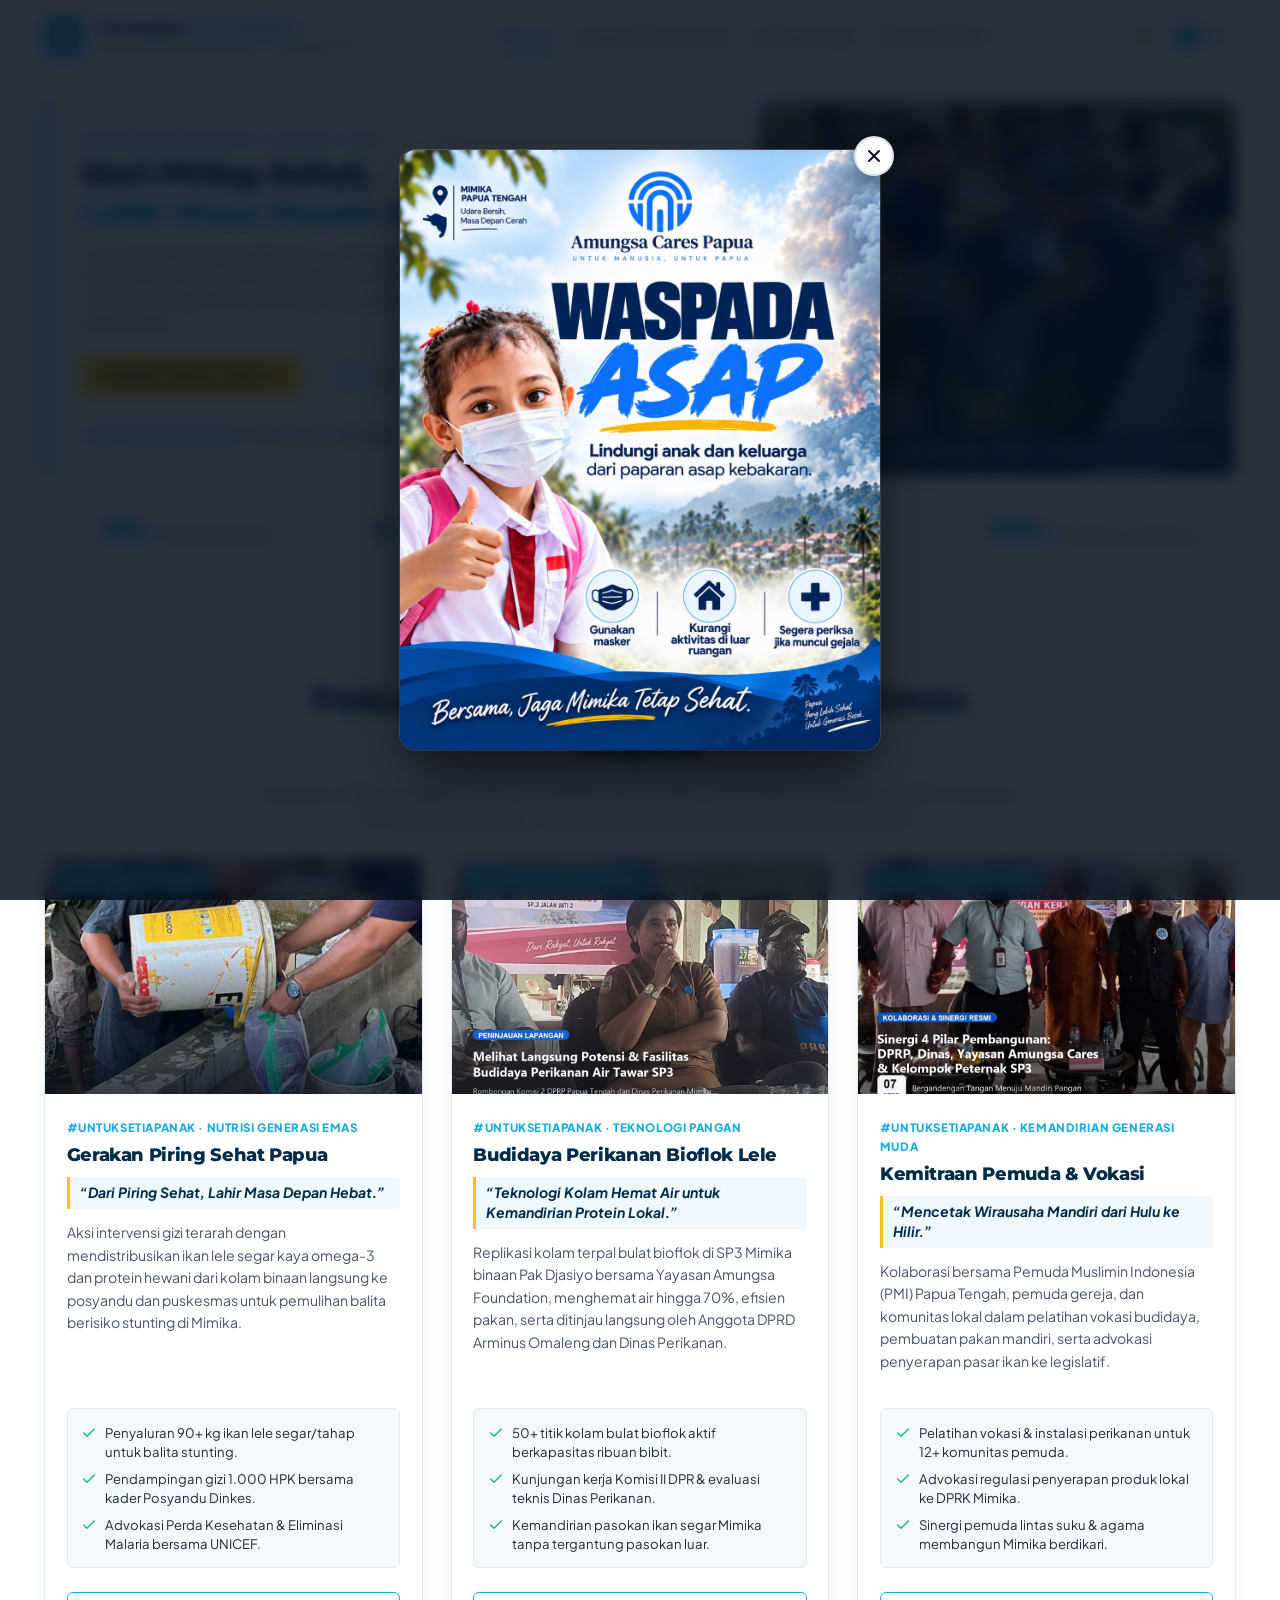
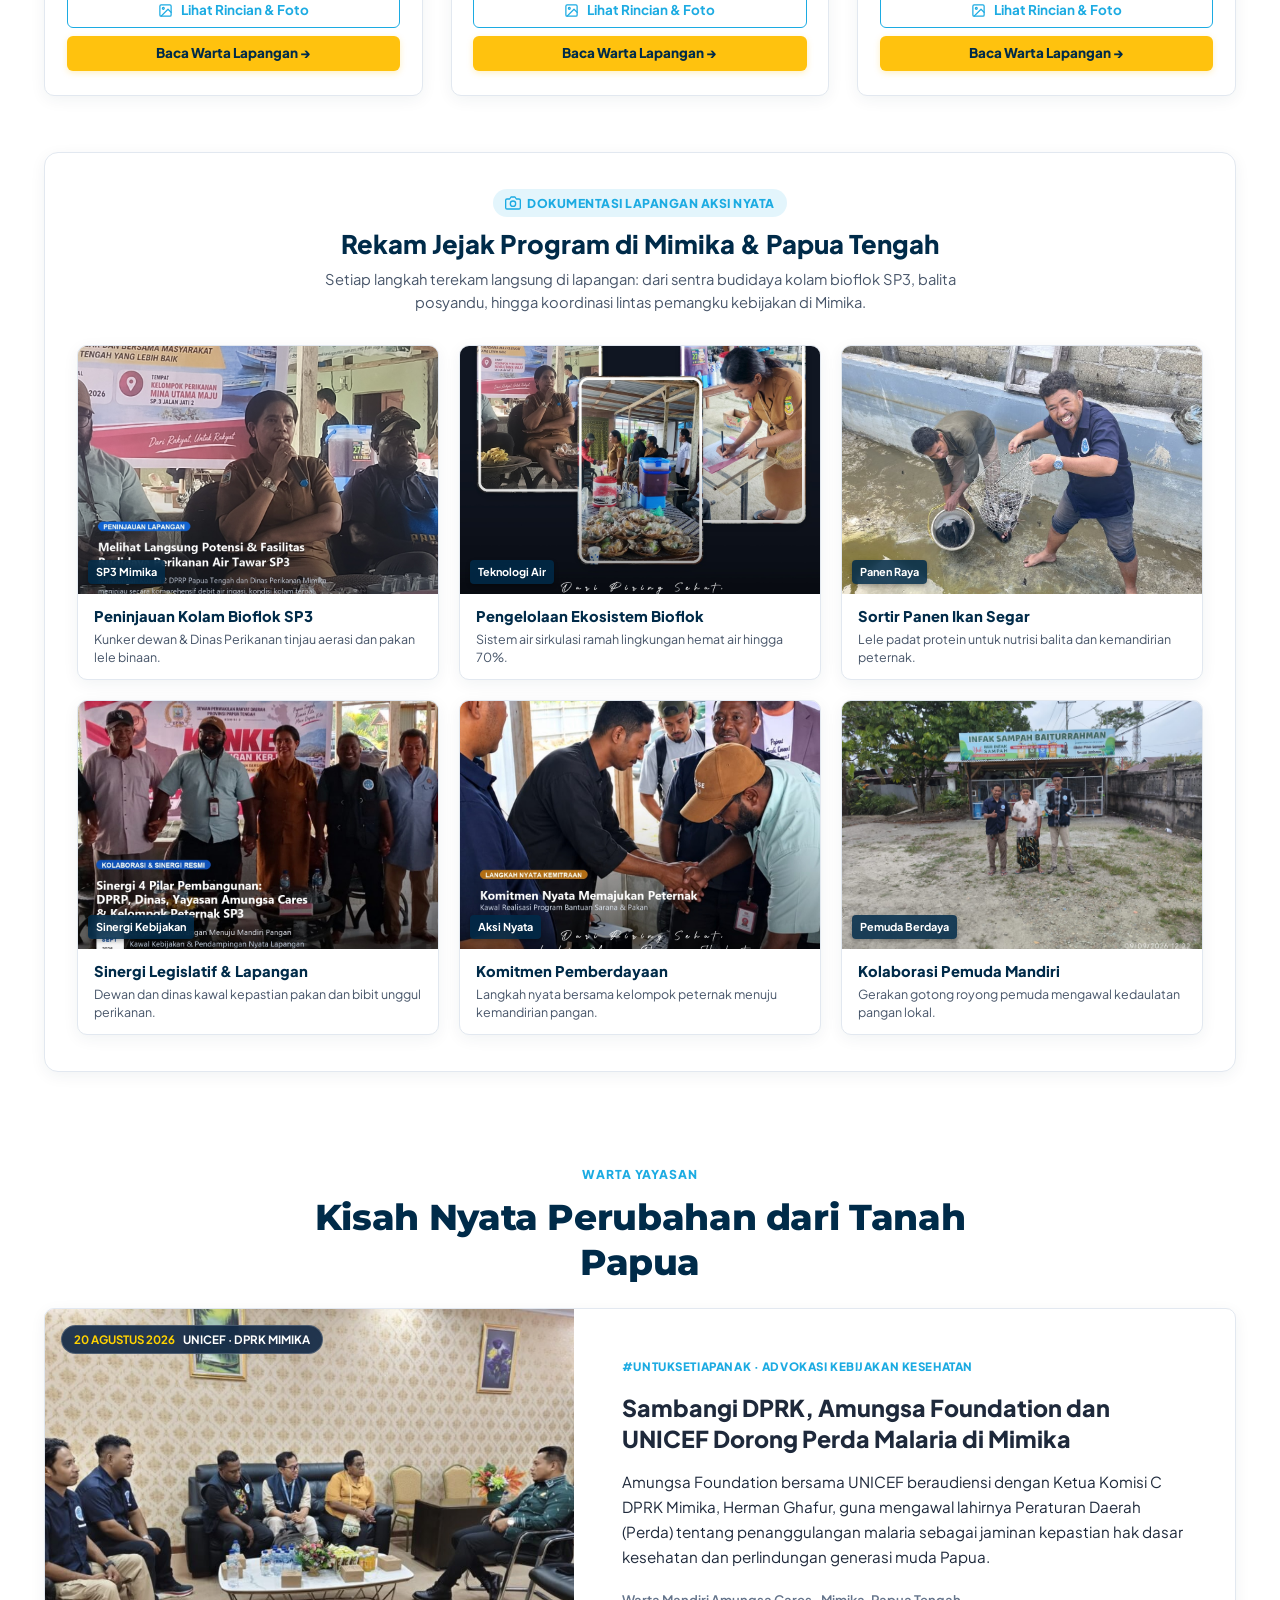
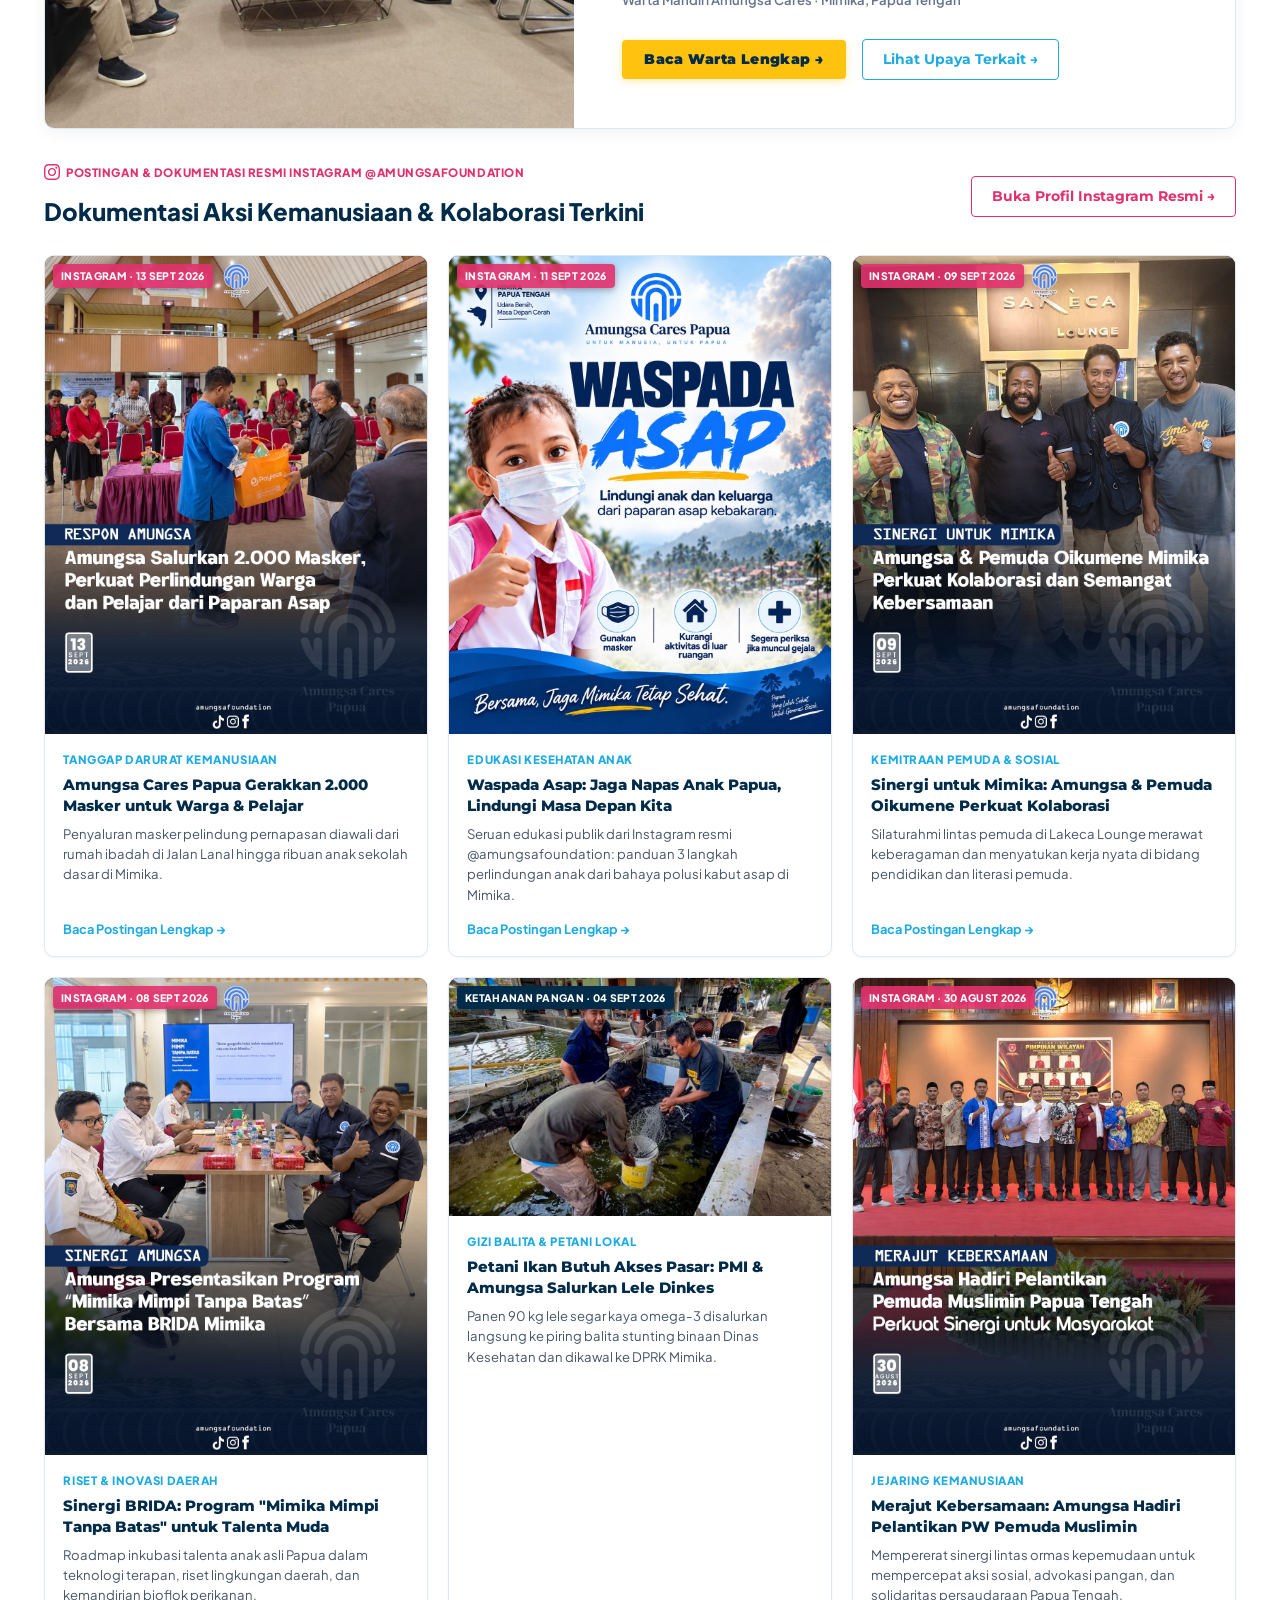
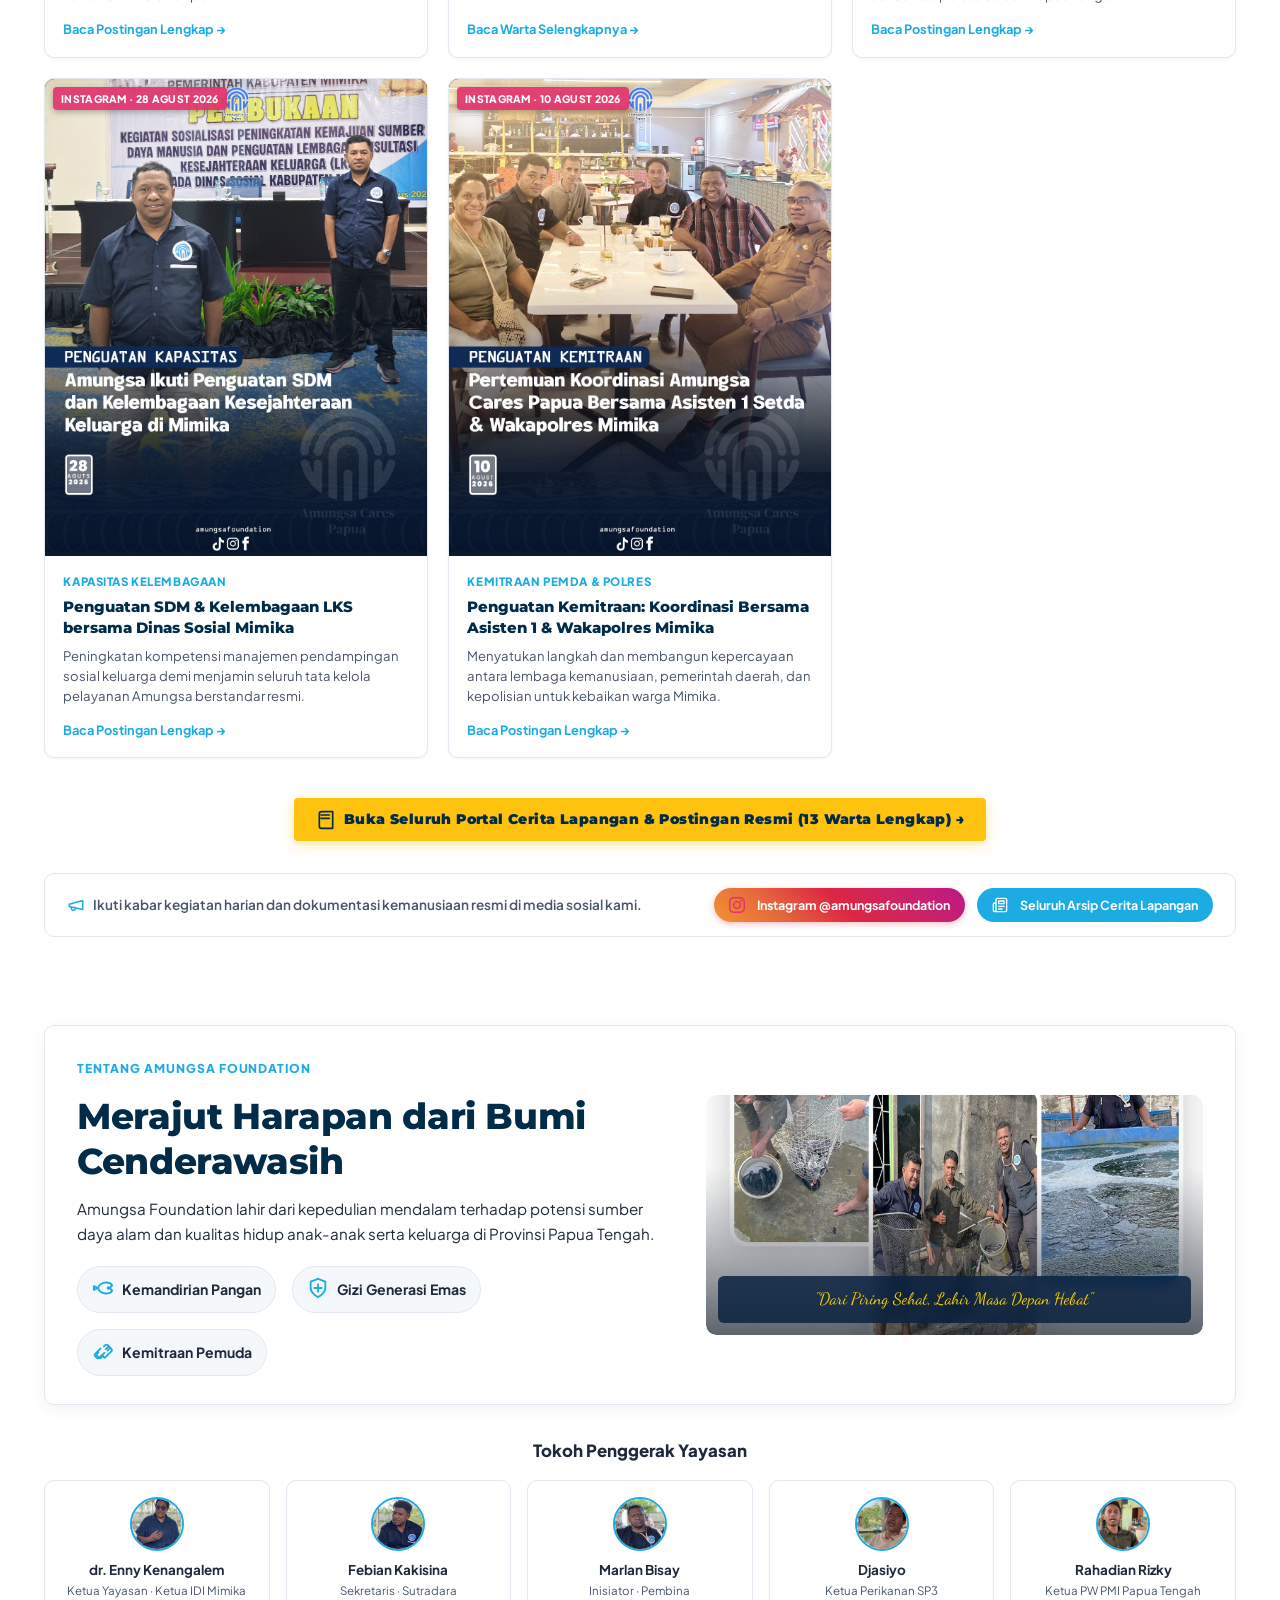
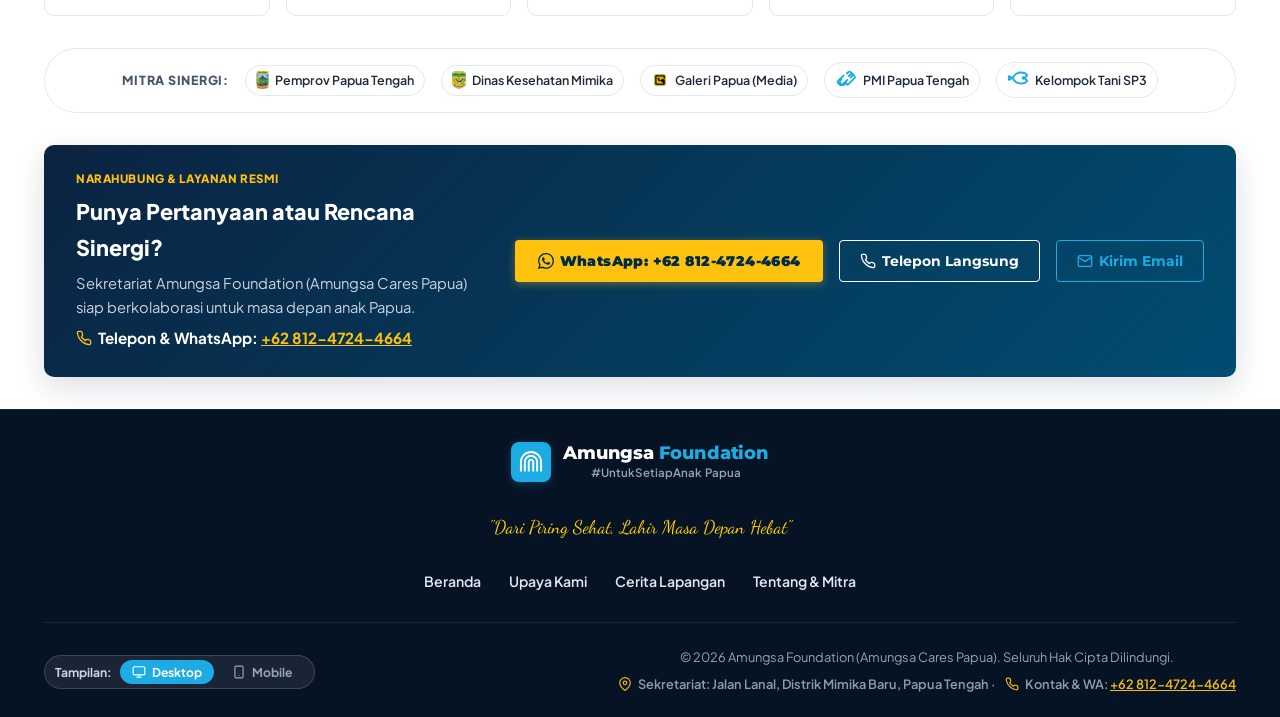
==== commit 1f501cdd: "feat: tambahkan popup foto resmi Waspada Asap (hanya foto) di beranda dan semua halaman dengan tombo" ====
--- a/index.html
+++ b/index.html
@@ -973,6 +973,22 @@
     </div>
   </div>
 
+  <!-- Modal Popup Khusus: Waspada Asap (Hanya Foto) -->
+  <div class="waspada-asap-popup-overlay" id="waspadaAsapPopup" aria-hidden="true" role="dialog" aria-label="Poster Waspada Asap: Jaga Napas Anak Papua, Lindungi Masa Depan Kita">
+    <div class="waspada-asap-backdrop" id="waspadaAsapBackdrop"></div>
+    <div class="waspada-asap-dialog">
+      <button type="button" class="waspada-asap-close" id="btnCloseWaspadaAsap" aria-label="Tutup Poster">
+        <svg viewBox="0 0 24 24" fill="none" stroke="currentColor" stroke-width="2.5" stroke-linecap="round" stroke-linejoin="round">
+          <line x1="18" y1="6" x2="6" y2="18"></line>
+          <line x1="6" y1="6" x2="18" y2="18"></line>
+        </svg>
+      </button>
+      <div class="waspada-asap-img-wrap">
+        <img src="images/instagram/ig_waspada_asap_11sept.jpg" alt="Waspada Asap: Jaga Napas Anak Papua, Lindungi Masa Depan Kita" class="waspada-asap-img">
+      </div>
+    </div>
+  </div>
+
   <!-- Modal Zoom Lightbox Foto Dokumentasi -->
   <div class="image-zoom-modal" id="imageZoomModal" aria-hidden="true" role="dialog">
     <div class="zoom-modal-backdrop" id="zoomModalBackdrop"></div>
--- a/style.css
+++ b/style.css
@@ -4295,5 +4295,127 @@
   }
 }
 
-
-
+/* ==========================================================================
+   POPUP FOTO KHUSUS: WASPADA ASAP (HANYA FOTO)
+   ========================================================================== */
+.waspada-asap-popup-overlay {
+  position: fixed;
+  inset: 0;
+  z-index: 100000;
+  display: none;
+  align-items: center;
+  justify-content: center;
+  padding: 1.25rem;
+  box-sizing: border-box;
+  opacity: 0;
+  pointer-events: none;
+  transition: opacity 0.3s cubic-bezier(0.16, 1, 0.3, 1);
+}
+
+.waspada-asap-popup-overlay.active {
+  display: flex !important;
+  opacity: 1 !important;
+  pointer-events: auto !important;
+}
+
+.waspada-asap-backdrop {
+  position: absolute;
+  inset: 0;
+  background-color: rgba(5, 15, 28, 0.85);
+  backdrop-filter: blur(8px);
+  -webkit-backdrop-filter: blur(8px);
+  cursor: pointer;
+}
+
+.waspada-asap-dialog {
+  position: relative;
+  z-index: 2;
+  max-width: 92vw;
+  max-height: 92vh;
+  display: flex;
+  flex-direction: column;
+  align-items: center;
+  justify-content: center;
+  transform: scale(0.92);
+  transition: transform 0.3s cubic-bezier(0.16, 1, 0.3, 1);
+}
+
+.waspada-asap-popup-overlay.active .waspada-asap-dialog {
+  transform: scale(1);
+}
+
+.waspada-asap-close {
+  position: absolute;
+  top: -14px;
+  right: -14px;
+  width: 40px;
+  height: 40px;
+  border-radius: 50%;
+  background: #FFFFFF;
+  color: #0F172A;
+  border: 2px solid rgba(15, 23, 42, 0.12);
+  display: flex;
+  align-items: center;
+  justify-content: center;
+  cursor: pointer;
+  box-shadow: 0 6px 20px rgba(0, 0, 0, 0.4);
+  transition: all 0.22s ease;
+  z-index: 10;
+  padding: 0;
+}
+
+.waspada-asap-close:hover {
+  background: #EF4444;
+  color: #FFFFFF;
+  transform: rotate(90deg) scale(1.1);
+  border-color: #EF4444;
+}
+
+.waspada-asap-close svg {
+  width: 20px;
+  height: 20px;
+  stroke-width: 2.5;
+}
+
+.waspada-asap-img-wrap {
+  position: relative;
+  border-radius: 16px;
+  overflow: hidden;
+  box-shadow: 0 25px 60px -12px rgba(0, 0, 0, 0.75), 0 0 0 1px rgba(255, 255, 255, 0.18);
+  line-height: 0;
+  background-color: #0F172A;
+}
+
+.waspada-asap-img {
+  display: block;
+  max-width: min(88vw, 480px);
+  max-height: min(82vh, 680px);
+  width: auto;
+  height: auto;
+  object-fit: contain;
+  user-select: none;
+  -webkit-user-drag: none;
+}
+
+@media (max-width: 600px) {
+  .waspada-asap-popup-overlay {
+    padding: 0.75rem;
+  }
+  .waspada-asap-close {
+    top: -12px;
+    right: -10px;
+    width: 36px;
+    height: 36px;
+  }
+  .waspada-asap-close svg {
+    width: 18px;
+    height: 18px;
+  }
+  .waspada-asap-img-wrap {
+    border-radius: 12px;
+  }
+  .waspada-asap-img {
+    max-width: 90vw;
+    max-height: 78vh;
+  }
+}
